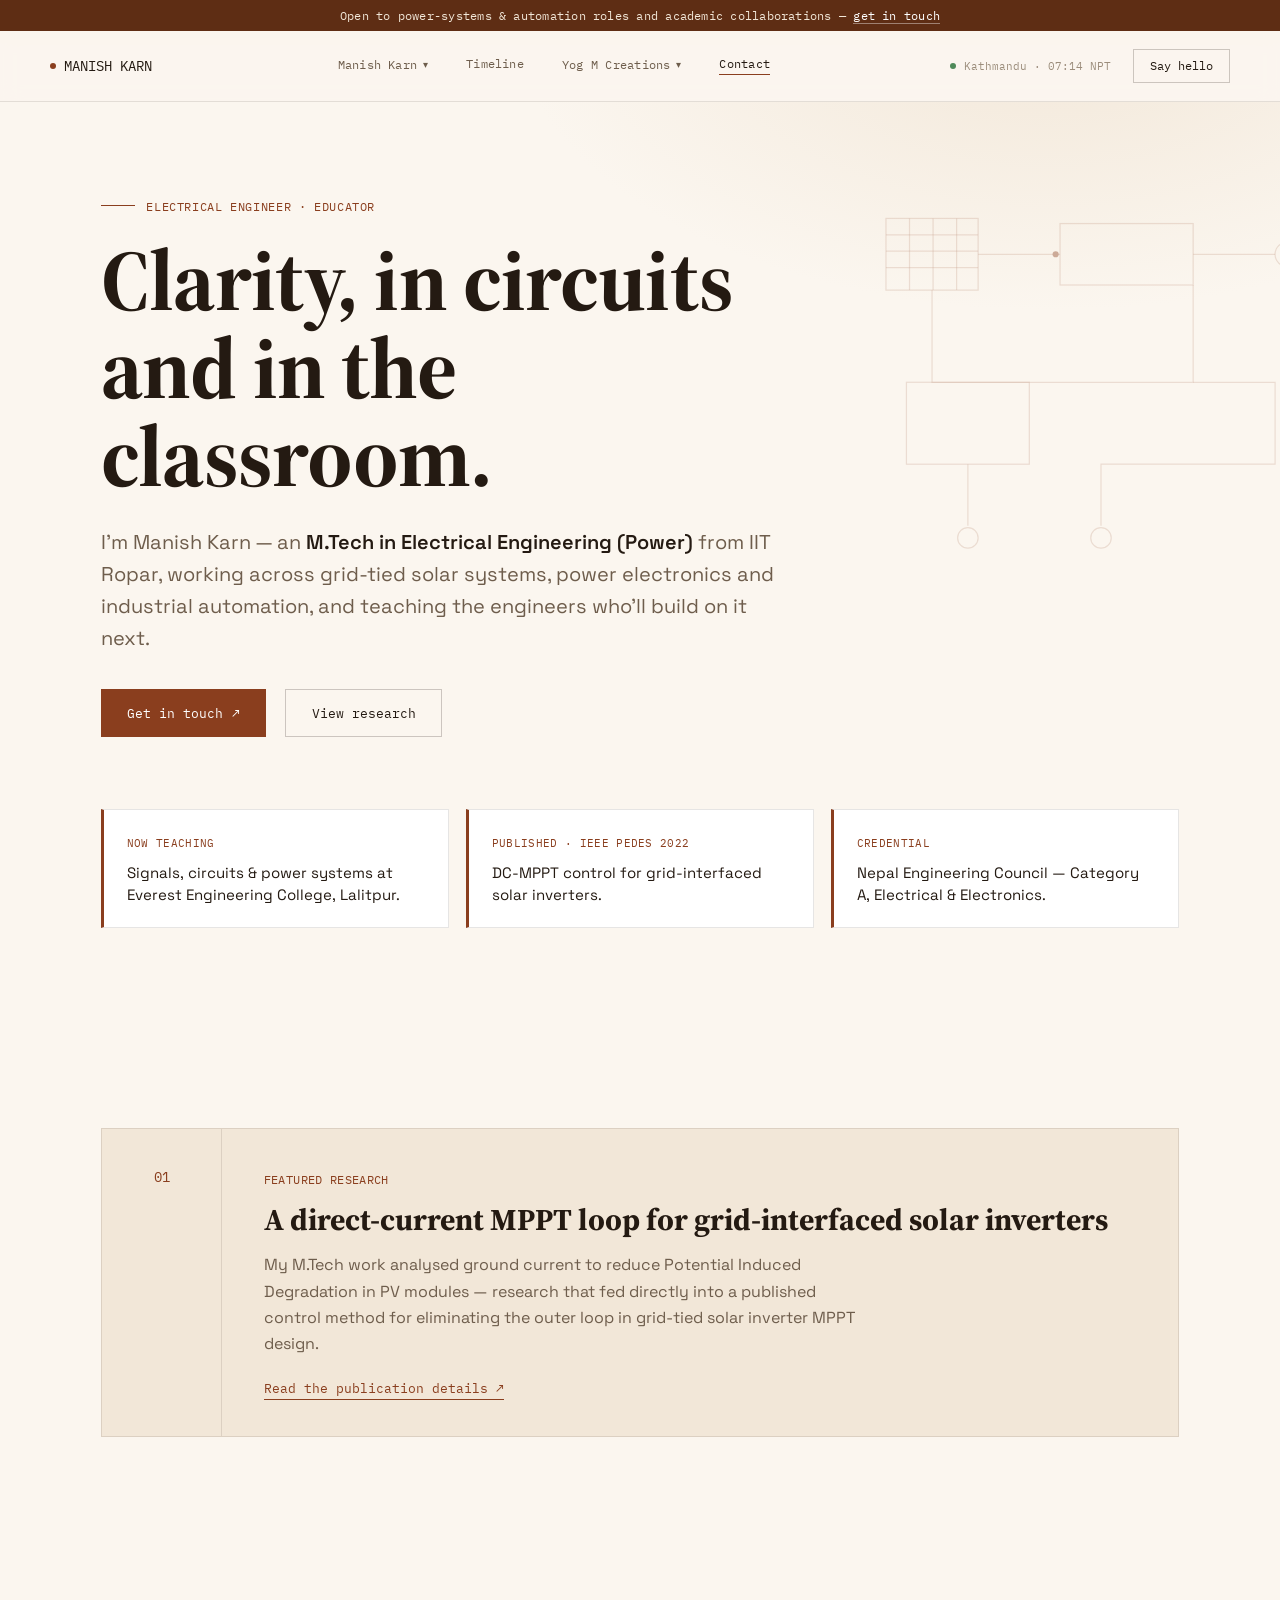
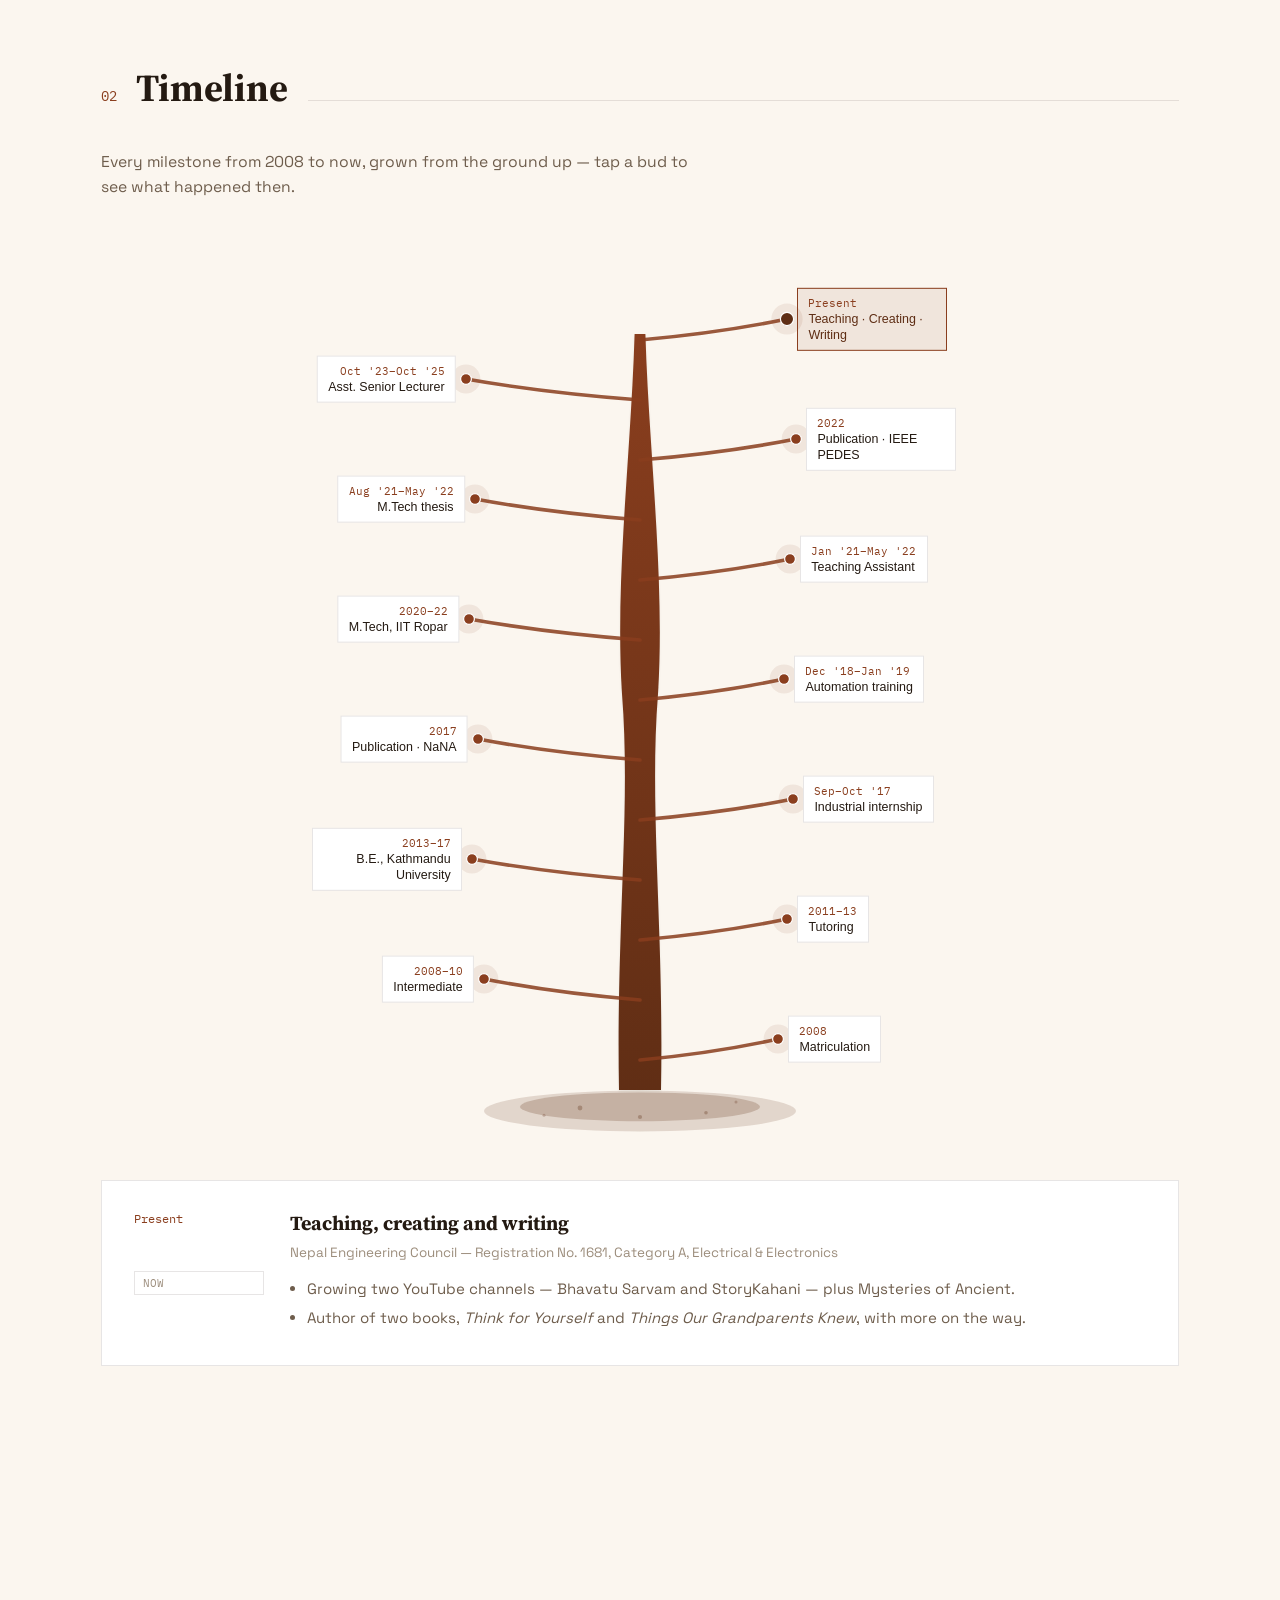
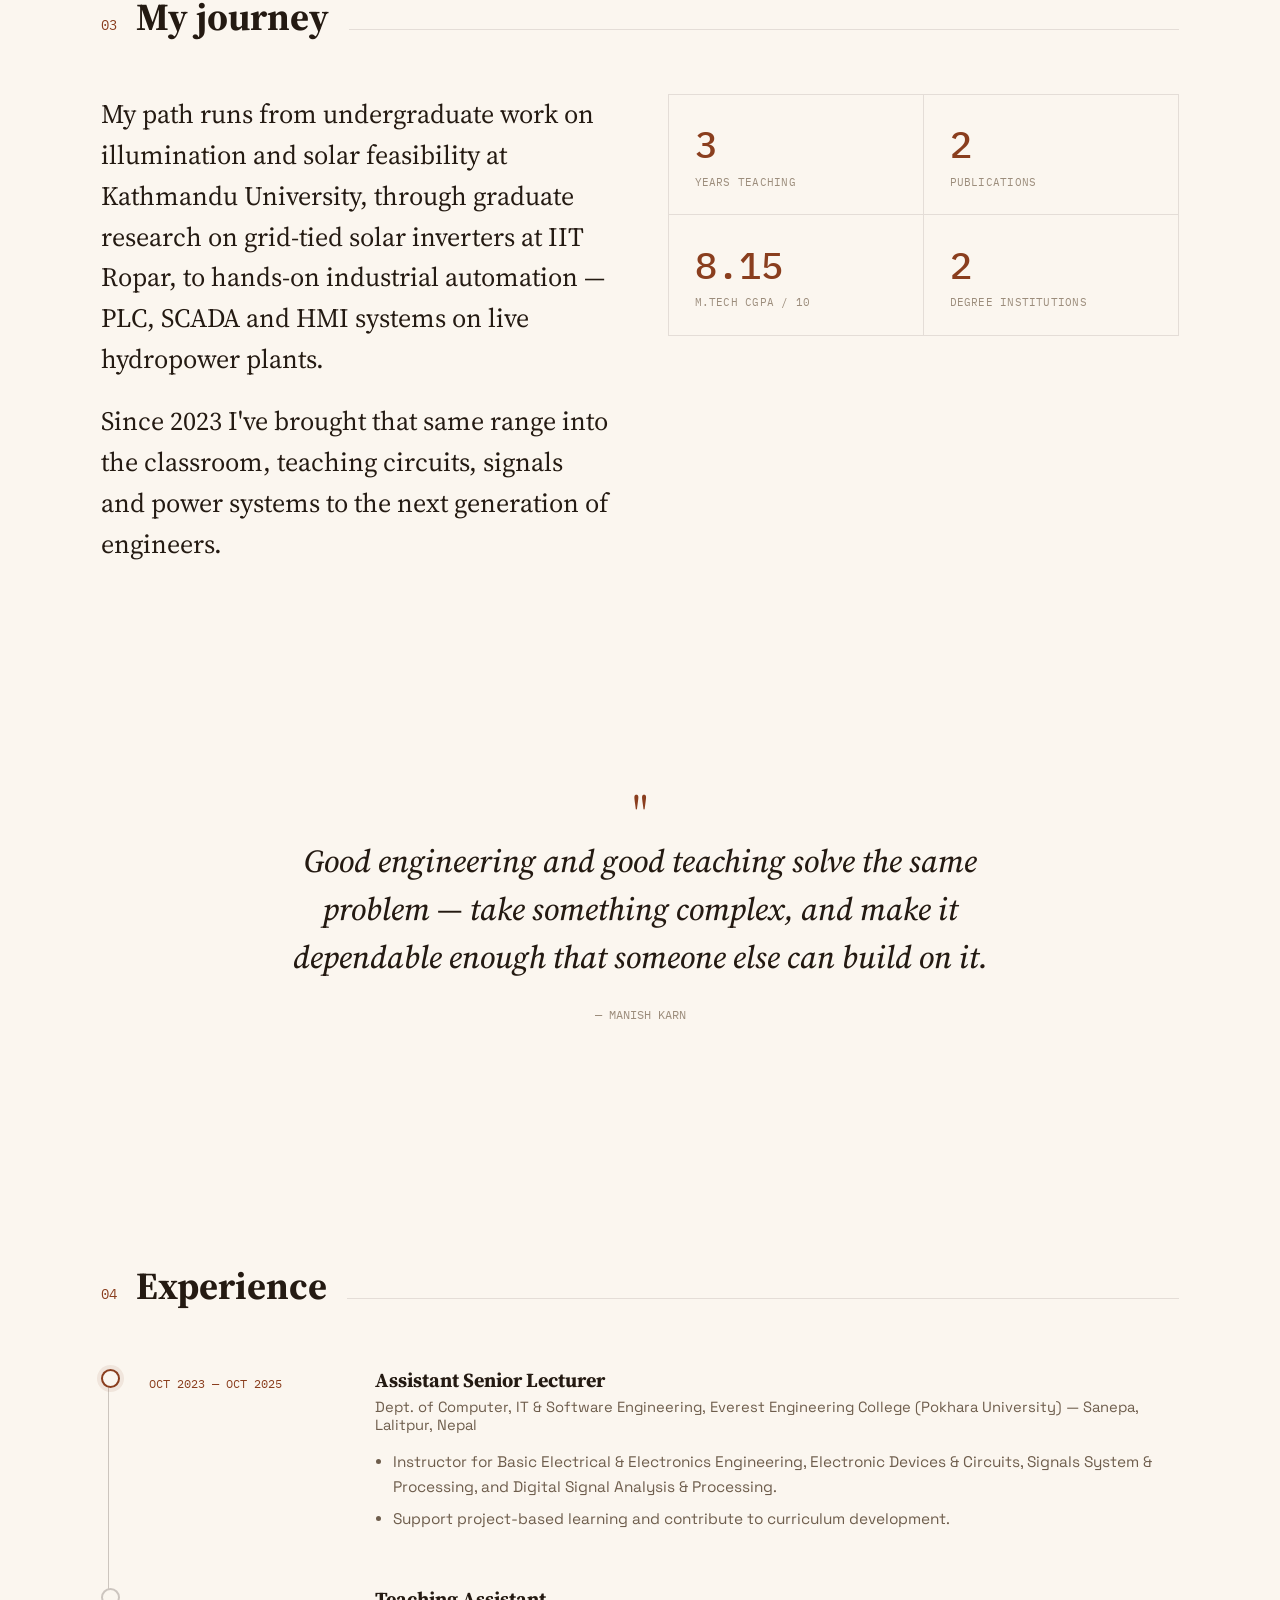
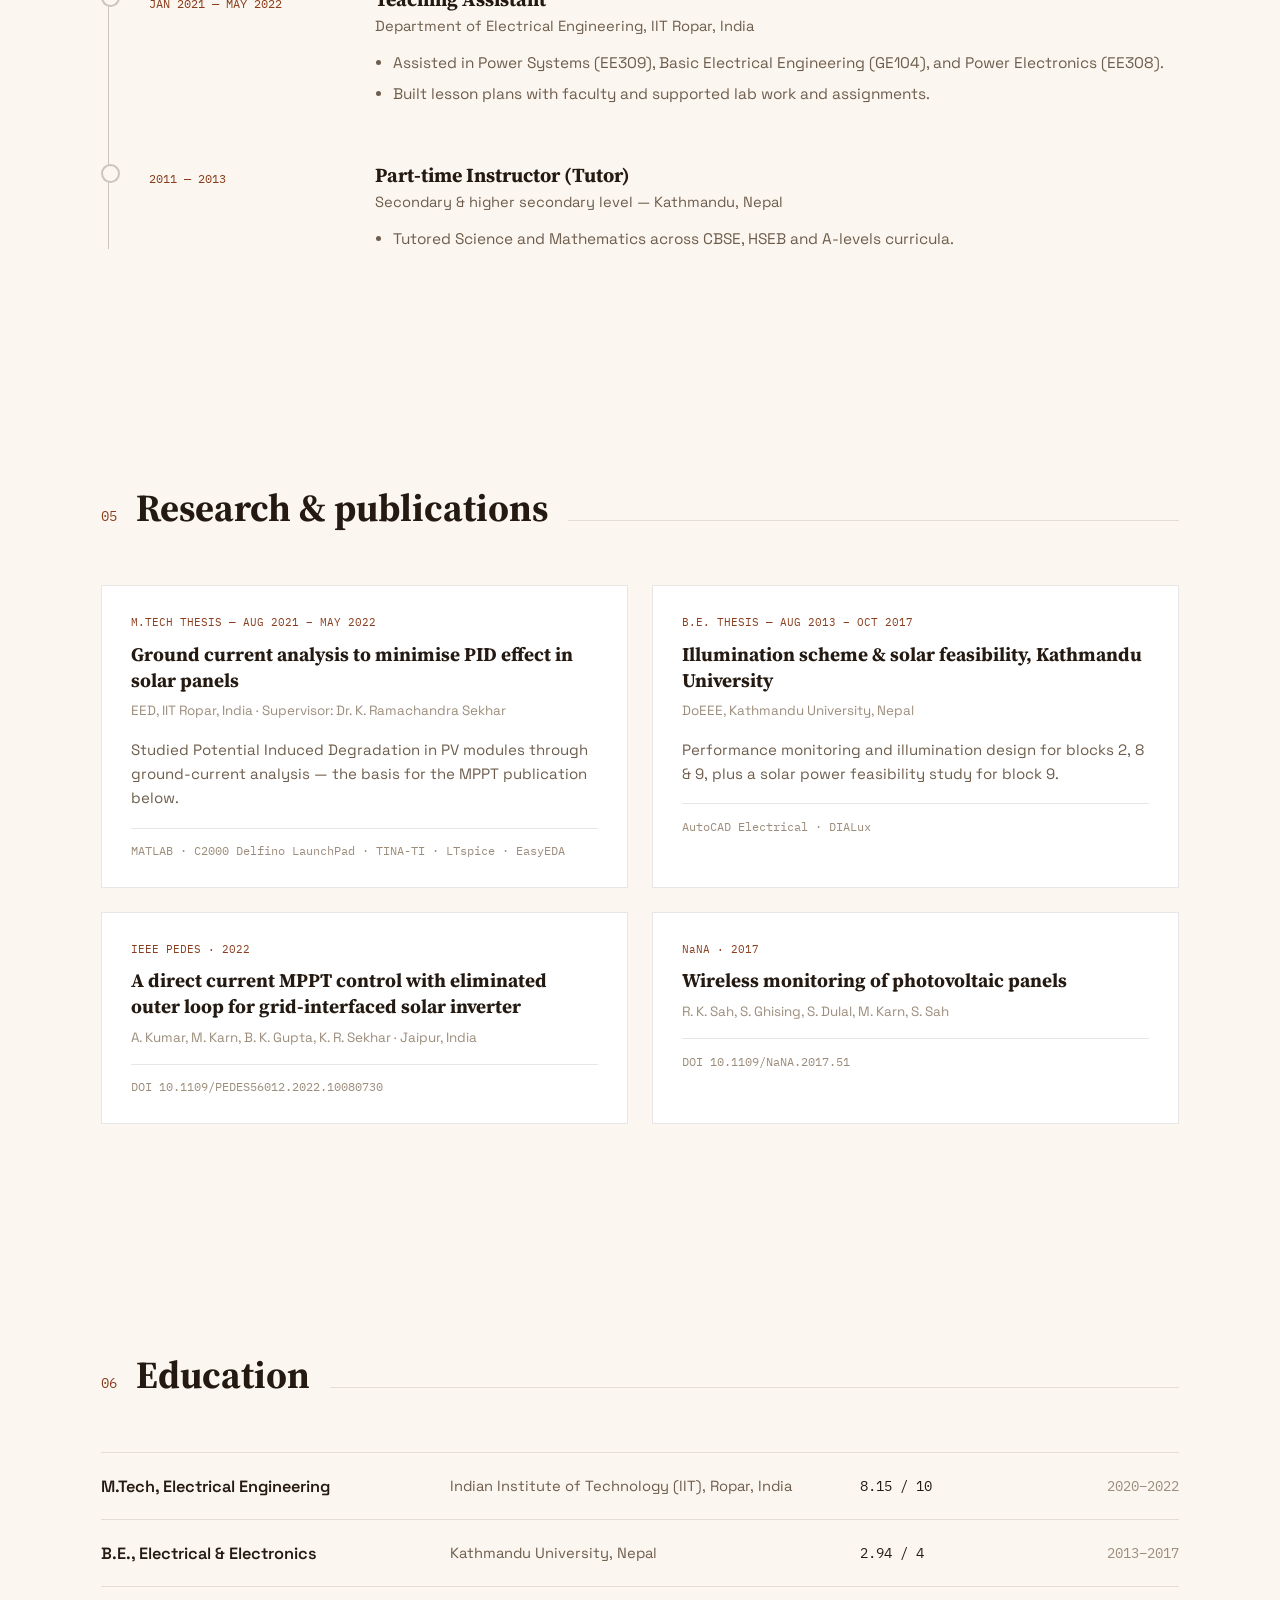
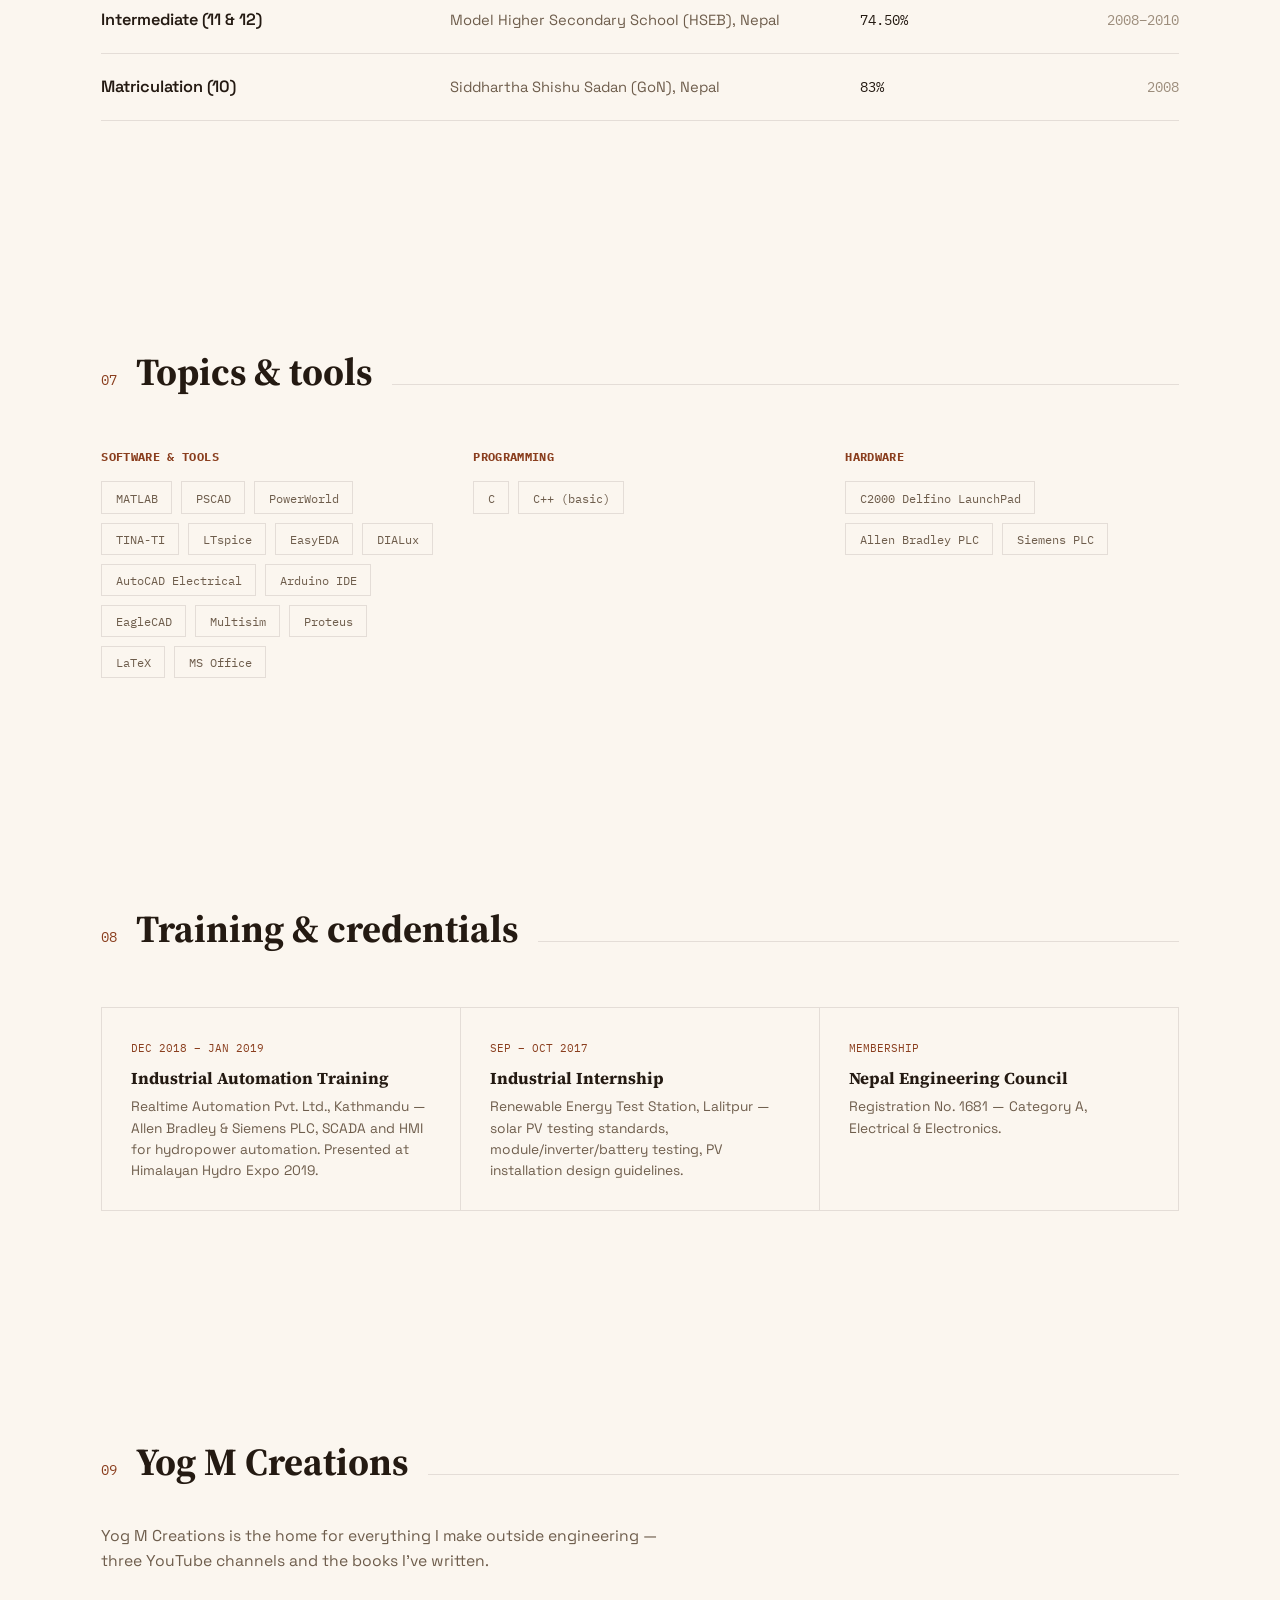
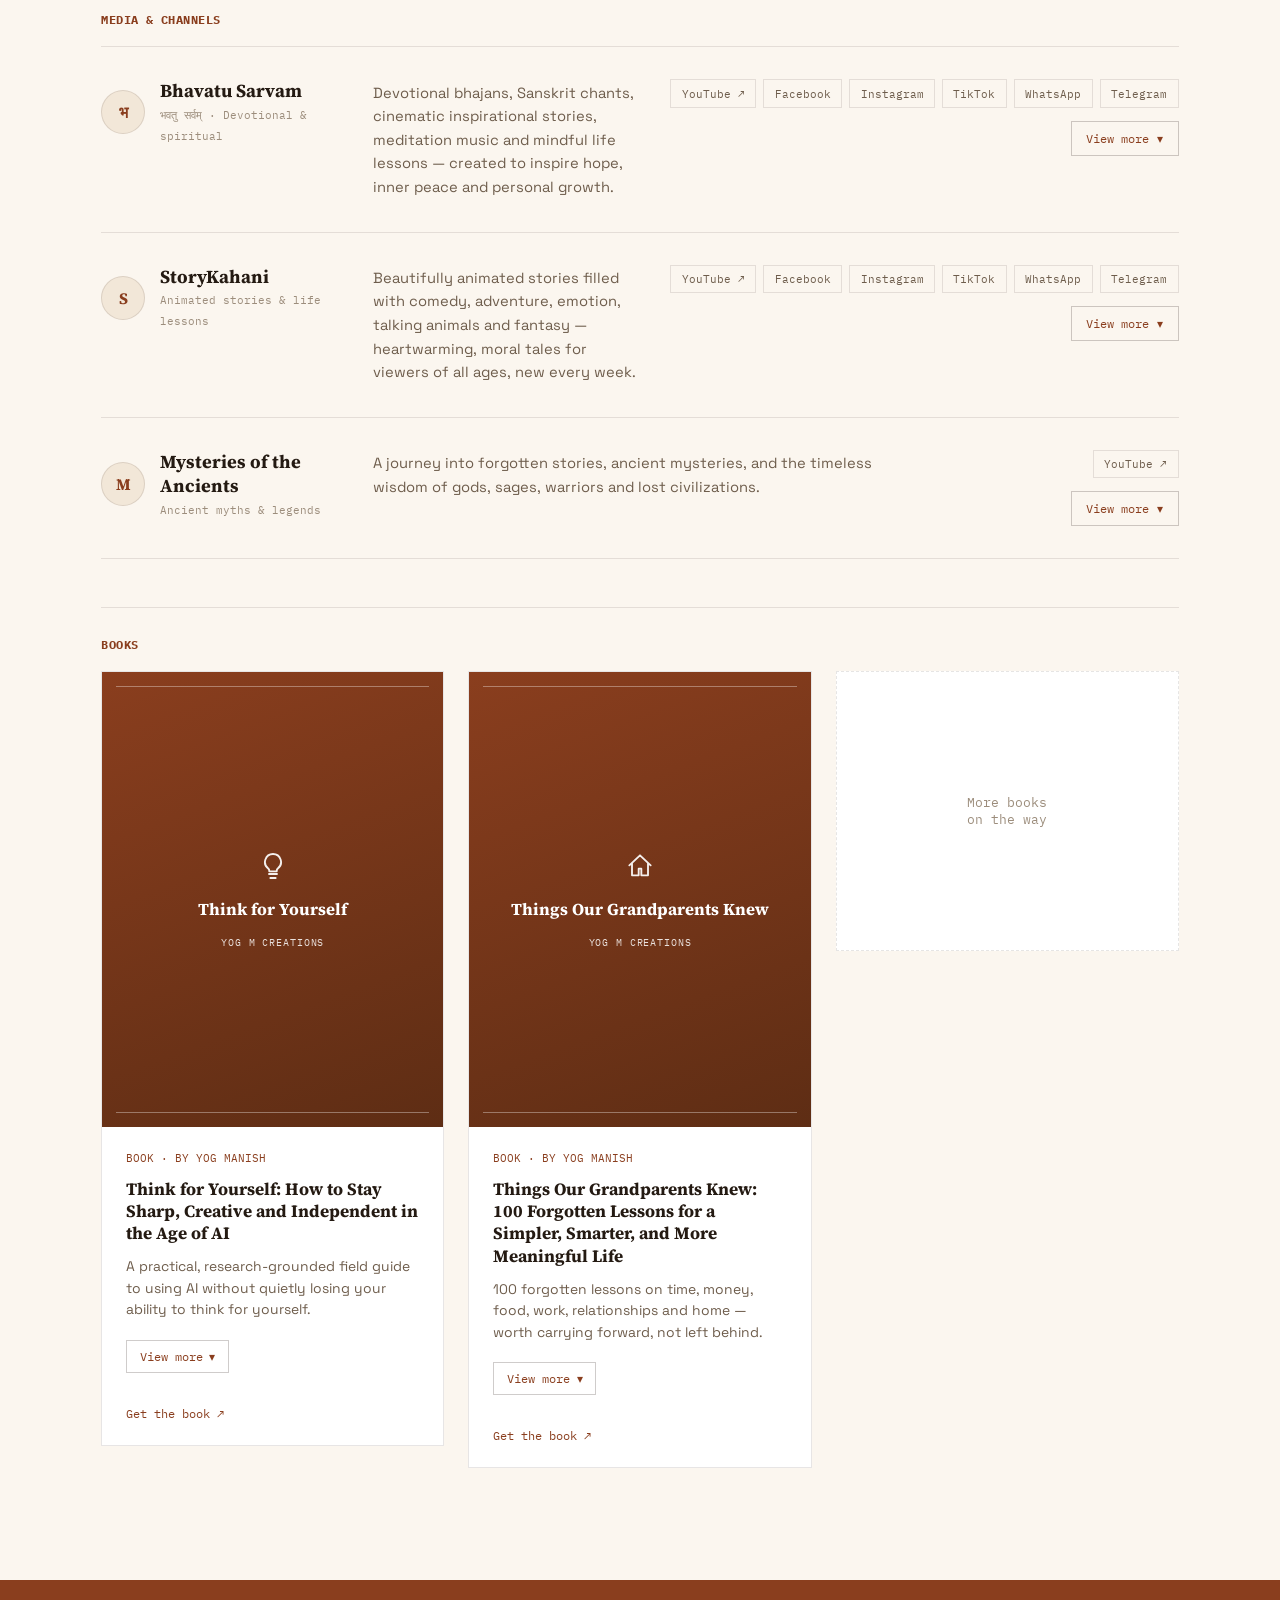
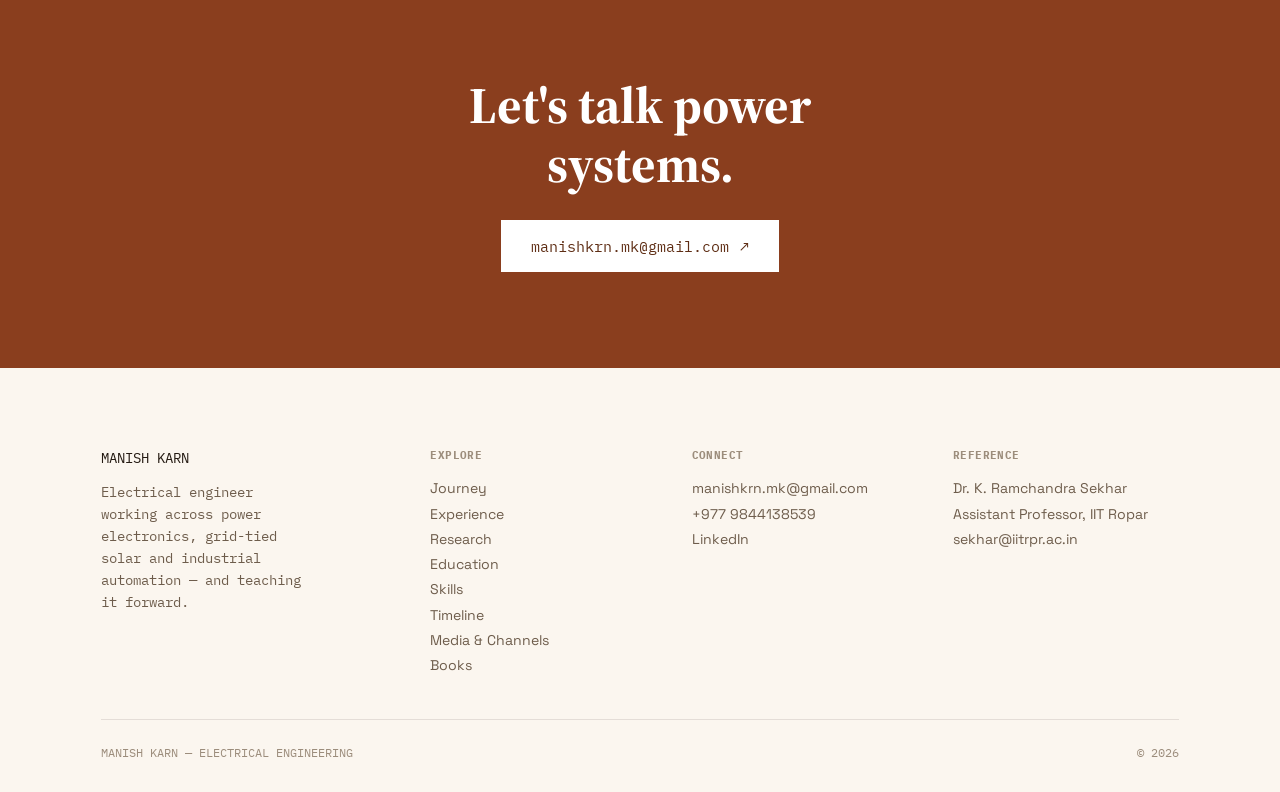
==== manish-karn-portfolio.html @ 30163b0b "Add files via upload" ====
<!DOCTYPE html>
<html lang="en">
<head>
<meta charset="UTF-8">
<meta name="viewport" content="width=device-width, initial-scale=1.0">
<title>Manish Karn — Electrical Engineer · Power Systems &amp; Automation</title>
<meta name="description" content="Manish Karn — M.Tech Electrical Engineering (Power), IIT Ropar. Power electronics, grid-tied solar systems, industrial automation, and teaching.">
<link rel="preconnect" href="https://fonts.googleapis.com">
<link rel="preconnect" href="https://fonts.gstatic.com" crossorigin>
<link href="https://fonts.googleapis.com/css2?family=Source+Serif+4:ital,wght@0,600;0,700;1,500;1,600&family=Space+Grotesk:wght@400;500;600;700&family=IBM+Plex+Mono:wght@400;500;600&display=swap" rel="stylesheet">
<style>
  :root{
    --bg:#FBF6EF;
    --surface:#FFFFFF;
    --surface-warm:#F2E7D8;
    --ink:#241A12;
    --ink-dim:#6E5D4C;
    --ink-faint:#9C8D7C;
    --brown:#8A3E1E;
    --brown-dark:#5E2D14;
    --brown-soft: rgba(138,62,30,0.09);
    --line: rgba(36,26,18,0.11);
    --line-strong: rgba(36,26,18,0.22);
    --max: 1180px;
    --ease: cubic-bezier(.22,.8,.32,1);
  }
  *{box-sizing:border-box;}
  html{scroll-behavior:smooth;}
  @media (prefers-reduced-motion: reduce){
    html{scroll-behavior:auto;}
    *{animation-duration:.001ms !important; animation-iteration-count:1 !important; transition-duration:.001ms !important; scroll-behavior:auto !important;}
  }
  ::selection{ background: var(--brown); color:#fff; }
  body{
    margin:0; background: var(--bg); color: var(--ink);
    font-family:'Space Grotesk', sans-serif; -webkit-font-smoothing:antialiased; overflow-x:hidden;
  }
  a{ color:inherit; text-decoration:none; }
  .mono{ font-family:'IBM Plex Mono', monospace; }
  .serif{ font-family:'Source Serif 4', serif; }
  .wrap{ max-width: var(--max); margin:0 auto; padding: 0 clamp(1.5rem, 4vw, 3.5rem); }
  a:focus-visible, button:focus-visible{ outline:2px solid var(--brown); outline-offset:4px; }
  img{ max-width:100%; display:block; }

  /* ---------------- utility bar ---------------- */
  .util-bar{
    background: var(--brown-dark); color:#F2E7D8;
    font-family:'IBM Plex Mono', monospace; font-size:0.72rem;
    text-align:center; padding: 0.5rem 1rem; letter-spacing:0.02em;
  }
  .util-bar a{ color:#fff; border-bottom:1px solid rgba(255,255,255,0.4); }

  /* ---------------- nav ---------------- */
  header.site-nav{
    position:sticky; top:0; z-index:200; background: rgba(251,246,239,0.9);
    backdrop-filter: blur(10px); border-bottom:1px solid var(--line);
  }
  .nav-inner{ display:flex; align-items:center; justify-content:space-between; padding: 1.1rem 0; }
  .nav-mark{ font-family:'IBM Plex Mono', monospace; font-size:0.9rem; display:flex; align-items:center; gap:0.5rem; }
  .nav-mark .dot{ width:6px; height:6px; border-radius:50%; background: var(--brown); }
  nav.nav-links{ display:flex; gap:2rem; }
  nav.nav-links > a{
    font-family:'IBM Plex Mono', monospace; font-size:0.74rem; letter-spacing:0.02em; color: var(--ink-dim);
    position:relative; padding-bottom:3px; transition: color .2s ease;
  }
  nav.nav-links > a::after{ content:""; position:absolute; left:0; right:100%; bottom:0; height:1px; background: var(--brown); transition:right .3s var(--ease); }
  nav.nav-links > a:hover, nav.nav-links > a.active{ color: var(--ink); }
  nav.nav-links > a.active::after{ right:0; }

  .nav-drop{ position:relative; }
  .nav-drop-btn{
    font-family:'IBM Plex Mono', monospace; font-size:0.74rem; letter-spacing:0.02em; color: var(--ink-dim);
    background:none; border:none; cursor:pointer; display:flex; align-items:center; gap:0.35rem;
    padding-bottom:3px; transition: color .2s ease;
  }
  .nav-drop-btn .caret{ font-size:0.6rem; transition: transform .2s ease; }
  .nav-drop:hover .nav-drop-btn, .nav-drop.open .nav-drop-btn{ color: var(--ink); }
  .nav-drop:hover .nav-drop-btn .caret, .nav-drop.open .nav-drop-btn .caret{ transform: rotate(180deg); }
  .nav-drop-menu{
    position:absolute; top:calc(100% + 14px); left:50%; transform:translateX(-50%);
    background: var(--surface); border:1px solid var(--line); min-width:180px;
    box-shadow: 0 18px 38px -18px rgba(36,26,18,0.28);
    opacity:0; visibility:hidden; transform:translateX(-50%) translateY(6px);
    transition: opacity .2s ease, transform .2s ease, visibility .2s;
    z-index:50;
  }
  .nav-drop:hover .nav-drop-menu, .nav-drop.open .nav-drop-menu{
    opacity:1; visibility:visible; transform:translateX(-50%) translateY(0);
  }
  .nav-drop-menu a{
    display:block; padding:0.65rem 1rem; font-family:'IBM Plex Mono', monospace; font-size:0.76rem;
    color: var(--ink-dim); border-bottom:1px solid var(--line); white-space:nowrap;
    transition: color .15s ease, background .15s ease;
  }
  .nav-drop-menu a:last-child{ border-bottom:none; }
  .nav-drop-menu a:hover{ color: var(--brown); background: var(--brown-soft); }

  .nav-cta{ display:flex; align-items:center; gap:1.4rem; }
  .nav-status{ display:flex; align-items:center; gap:0.5rem; font-family:'IBM Plex Mono', monospace; font-size:0.7rem; color: var(--ink-faint); }
  .nav-status .pulse{ width:6px; height:6px; border-radius:50%; background:#4F8A5A; animation: pulse-op 2.4s ease-in-out infinite; }
  @keyframes pulse-op{ 0%,100%{opacity:1;} 50%{opacity:.35;} }
  .btn-line{ font-family:'IBM Plex Mono', monospace; font-size:0.75rem; border:1px solid var(--line-strong); padding:0.55rem 1rem; transition: border-color .2s ease, background .2s ease; }
  .btn-line:hover{ border-color: var(--brown); background: var(--brown-soft); }
  .burger{ display:none; }
  @media (max-width:900px){
    nav.nav-links, .nav-status{ display:none; }
    .burger{ display:flex; flex-direction:column; gap:5px; background:none; border:none; cursor:pointer; padding:0.4rem; }
    .burger span{ width:22px; height:1.5px; background: var(--ink); display:block; }
  }
  .mobile-menu{
    position:fixed; inset:0; background: var(--bg); z-index:300;
    display:flex; flex-direction:column; justify-content:center; padding: 2rem clamp(1.5rem,6vw,3rem);
    transform: translateY(-100%); transition: transform .45s var(--ease);
    overflow-y:auto;
  }
  .mobile-menu.open{ transform: translateY(0); }
  .mobile-menu a{ font-size:2rem; font-weight:600; padding:0.5rem 0; border-bottom:1px solid var(--line); }
  .mobile-menu .mm-group-label{
    font-family:'IBM Plex Mono', monospace; font-size:0.72rem; color: var(--brown); letter-spacing:0.04em;
    margin: 1.2rem 0 0.2rem; padding-top:1rem;
  }
  .mobile-menu .mm-sub{ font-size:1.25rem; font-weight:500; padding:0.4rem 0 0.4rem 1rem; border-bottom:1px solid var(--line); }
  .mobile-close{ position:absolute; top:1.4rem; right:1.5rem; background:none; border:none; color:var(--ink); font-size:1.8rem; cursor:pointer; }
  @media (min-width:901px){ .mobile-menu{ display:none; } }

  /* ---------------- hero ---------------- */
  .hero{ position:relative; padding: clamp(3.5rem,8vw,6rem) 0 0; overflow:hidden; }
  .hero-bg{
    position:absolute; inset:0; z-index:-1;
    background: radial-gradient(900px 500px at 82% -10%, var(--surface-warm), transparent 60%);
  }
  .hero-schema{ position:absolute; right:-6%; top:6%; width:min(40vw,520px); opacity:0.4; pointer-events:none; z-index:-1; }
  @media (max-width:900px){ .hero-schema{ display:none; } }
  .eyebrow{ font-family:'IBM Plex Mono', monospace; font-size:0.78rem; color: var(--brown); letter-spacing:0.05em; display:flex; align-items:center; gap:0.7rem; margin:0 0 1.4rem; }
  .eyebrow .rule{ width:34px; height:1px; background: var(--brown); display:inline-block; }
  h1.hero-title{
    font-family:'Source Serif 4', serif; font-weight:700; font-style:normal;
    font-size: clamp(2.6rem, 7vw, 5.4rem); line-height:1.02; letter-spacing:-0.01em; margin:0; max-width:16ch;
  }
  .hero-sub{ margin: 1.6rem 0 0; font-size: clamp(1.05rem,1.6vw,1.25rem); color: var(--ink-dim); max-width:52ch; line-height:1.6; }
  .hero-sub strong{ color: var(--ink); font-weight:600; }
  .hero-actions{ display:flex; gap:1.2rem; margin-top:2.2rem; flex-wrap:wrap; }
  .btn-primary{
    font-family:'IBM Plex Mono', monospace; font-size:0.82rem; background: var(--brown); color:#fff;
    padding:0.9rem 1.6rem; display:inline-flex; align-items:center; gap:0.6rem;
    transition: transform .25s var(--ease), box-shadow .25s ease;
  }
  .btn-primary:hover{ transform:translateY(-2px); box-shadow:0 12px 26px -10px rgba(138,62,30,0.45); }
  .btn-secondary{
    font-family:'IBM Plex Mono', monospace; font-size:0.82rem; border:1px solid var(--line-strong);
    padding:0.9rem 1.6rem; transition: border-color .2s ease, background .2s ease;
  }
  .btn-secondary:hover{ border-color: var(--brown); background: var(--brown-soft); }

  /* highlight ticker */
  .ticker{ display:grid; grid-template-columns:repeat(3,1fr); gap:1.1rem; margin: clamp(3rem,6vw,4.5rem) 0 clamp(3.5rem,7vw,5.5rem); }
  @media (max-width:820px){ .ticker{ grid-template-columns:1fr; } }
  .tick-card{ background: var(--surface); border:1px solid var(--line); border-left:3px solid var(--brown); padding:1.3rem 1.4rem; transition: transform .25s var(--ease), box-shadow .25s ease; }
  .tick-card:hover{ transform: translateY(-3px); box-shadow: 0 14px 30px -18px rgba(36,26,18,0.25); }
  .tick-card .tag{ font-family:'IBM Plex Mono', monospace; font-size:0.68rem; color: var(--brown); letter-spacing:0.03em; }
  .tick-card p{ margin:0.6rem 0 0; font-size:0.94rem; color: var(--ink); line-height:1.5; }

  /* ---------------- tree timeline ---------------- */
  .tree-wrap{
    position:relative; width:100%; aspect-ratio: 4 / 5; max-width:720px; margin:0 auto 2.6rem;
  }
  @media (max-width:700px){ .tree-wrap{ aspect-ratio: 3 / 4.6; } }
  .tree-soil-svg, .tree-grow-wrap, .tree-svg{ position:absolute; inset:0; width:100%; height:100%; }
  .tree-soil-svg{ z-index:1; }
  .tree-grow-wrap{
    z-index:2;
    clip-path: inset(100% 0 0 0);
    transition: clip-path 3.1s cubic-bezier(.22,1,.36,1);
  }
  .tree-wrap.grown .tree-grow-wrap{ clip-path: inset(0% 0 0 0); }
  .trunk-shape{ filter: drop-shadow(0 2px 2px rgba(36,26,18,0.08)); }
  .branch-path{ fill:none; stroke: var(--brown); stroke-width:6; stroke-linecap:round; opacity:0.85; }
  .bud-glow{ fill: var(--brown-soft); }
  .bud{ fill: var(--brown); stroke: var(--surface); stroke-width:2; transition: r .2s ease, fill .2s ease; }
  .bud-present{ fill: var(--brown-dark); }

  .tl-leaf{
    position:absolute; z-index:3; transform:translate(-50%,-50%);
    background: var(--surface); border:1px solid var(--line); cursor:pointer;
    padding: 0.4rem 0.65rem; display:flex; flex-direction:column; gap:0.15rem;
    max-width:150px; text-align:left;
    opacity:0; pointer-events:none;
    transition: opacity .6s ease, transform .6s var(--ease), border-color .2s ease, box-shadow .2s ease;
  }
  .tree-wrap.grown .tl-leaf{ opacity:1; pointer-events:auto; }
  .tl-leaf.side-right{ transform: translate(6px,-50%); text-align:left; }
  .tl-leaf.side-left{ transform: translate(calc(-100% - 6px),-50%); text-align:right; align-items:flex-end; }
  .tree-wrap.grown .tl-leaf.side-right{ transform: translate(10px,-50%); }
  .tree-wrap.grown .tl-leaf.side-left{ transform: translate(calc(-100% - 10px),-50%); }
  .tl-leaf .leaf-date{ font-family:'IBM Plex Mono', monospace; font-size:0.66rem; color: var(--brown); white-space:nowrap; }
  .tl-leaf .leaf-title{ font-size:0.78rem; color: var(--ink); line-height:1.25; }
  .tl-leaf:hover{ border-color: var(--brown); box-shadow: 0 8px 20px -12px rgba(36,26,18,0.3); }
  .tl-leaf.active{ border-color: var(--brown); background: var(--brown-soft); }
  .tl-leaf.active .leaf-title{ color: var(--brown-dark); }
  @media (max-width:520px){ .tl-leaf{ max-width:118px; padding:0.32rem 0.5rem; } .tl-leaf .leaf-title{ font-size:0.7rem; } }

  .tl-panel{
    border:1px solid var(--line); background: var(--surface); padding: 1.8rem 2rem;
    display:grid; grid-template-columns: 130px 1fr; grid-template-rows: auto auto; gap:0.3rem 1.6rem;
  }
  @media (max-width:640px){ .tl-panel{ grid-template-columns:1fr; grid-template-rows:auto auto auto; gap:0.5rem; } }
  .tl-panel > .tp-date{ grid-column:1; grid-row:1; font-family:'IBM Plex Mono', monospace; font-size:0.78rem; color: var(--brown); align-self:start; white-space:nowrap; }
  .tl-panel > .tp-tag{ grid-column:1; grid-row:2; align-self:start; font-family:'IBM Plex Mono', monospace; font-size:0.66rem; color: var(--ink-faint); border:1px solid var(--line); padding:0.25rem 0.5rem; display:inline-block; white-space:nowrap; }
  @media (max-width:640px){ .tl-panel > .tp-date, .tl-panel > .tp-tag{ grid-column:1; } .tl-panel > .tp-tag{ grid-row:2; } }
  .tl-panel > .tl-panel-body{ grid-column:2; grid-row: 1 / 3; }
  @media (max-width:640px){ .tl-panel > .tl-panel-body{ grid-column:1; grid-row:3; } }
  .tl-panel-body h3{ font-family:'Source Serif 4', serif; font-size:1.25rem; margin:0 0 0.35rem; line-height:1.35; }
  .tl-panel-body .tp-org{ color: var(--ink-faint); font-size:0.84rem; margin:0 0 0.8rem; }
  .tl-panel-body p, .tl-panel-body ul{ color: var(--ink-dim); font-size:0.94rem; line-height:1.6; margin:0; }
  .tl-panel-body ul{ padding-left:1.1rem; }
  .tl-panel-body li{ margin-bottom:0.35rem; }
  .tl-panel-body .tp-extra{ margin-top:0.8rem; font-family:'IBM Plex Mono', monospace; font-size:0.72rem; color: var(--ink-faint); }

  section{ position:relative; padding: clamp(4.5rem,9vw,7rem) 0; }
  .sec-head{ display:flex; align-items:baseline; gap:1.2rem; margin-bottom: clamp(2.2rem,5vw,3.2rem); }
  .sec-index{ font-family:'IBM Plex Mono', monospace; color: var(--brown); font-size:0.85rem; }
  .sec-title{ font-family:'Source Serif 4', serif; font-size: clamp(1.7rem,3vw,2.4rem); font-weight:700; margin:0; }
  .sec-rule{ flex:1; height:1px; background: var(--line); }

  .reveal{ opacity:0; transform: translateY(24px); transition: opacity .8s var(--ease), transform .8s var(--ease); }
  .reveal.is-visible{ opacity:1; transform:none; }

  /* ---------------- featured ---------------- */
  .featured{ background: var(--surface-warm); border:1px solid var(--line); }
  .feat-grid{ display:grid; grid-template-columns: 120px 1fr; }
  @media (max-width:700px){ .feat-grid{ grid-template-columns:1fr; } }
  .feat-index{ display:flex; align-items:flex-start; justify-content:center; padding: 2.4rem 0; font-family:'IBM Plex Mono', monospace; font-size:0.85rem; color: var(--brown); border-right:1px solid var(--line); }
  @media (max-width:700px){ .feat-index{ border-right:none; border-bottom:1px solid var(--line); padding:1.2rem 1.6rem; justify-content:flex-start; } }
  .feat-body{ padding: 2.4rem 2.6rem; }
  .feat-body .tag{ font-family:'IBM Plex Mono', monospace; font-size:0.72rem; color: var(--brown); letter-spacing:0.03em; }
  .feat-body h3{ font-family:'Source Serif 4', serif; font-size: clamp(1.4rem,2.4vw,1.9rem); margin: 0.7rem 0 0.8rem; line-height:1.3; }
  .feat-body p{ color: var(--ink-dim); font-size:1rem; line-height:1.65; max-width:60ch; margin:0 0 1.2rem; }
  .feat-link{ font-family:'IBM Plex Mono', monospace; font-size:0.82rem; color: var(--brown); border-bottom:1px solid var(--brown); padding-bottom:2px; }

  /* ---------------- journey / stats ---------------- */
  .journey-grid{ display:grid; grid-template-columns: 1fr 1fr; gap: 3.5rem; align-items:start; }
  @media (max-width:860px){ .journey-grid{ grid-template-columns:1fr; } }
  .journey-copy p{ font-family:'Source Serif 4', serif; font-size: clamp(1.25rem,2.2vw,1.65rem); line-height:1.55; color: var(--ink); margin:0 0 1.3rem; }
  .journey-copy p:last-child{ margin-bottom:0; }
  .stat-grid{ display:grid; grid-template-columns:1fr 1fr; border-top:1px solid var(--line); border-left:1px solid var(--line); }
  .stat-cell{ border-right:1px solid var(--line); border-bottom:1px solid var(--line); padding:1.6rem 1.6rem; }
  .stat-cell .sv{ font-family:'IBM Plex Mono', monospace; font-size: clamp(1.7rem,3vw,2.3rem); color: var(--brown); font-weight:500; }
  .stat-cell .sl{ margin-top:0.4rem; font-family:'IBM Plex Mono', monospace; font-size:0.7rem; color: var(--ink-faint); letter-spacing:0.02em; }

  /* ---------------- quote ---------------- */
  .quote-section{ text-align:center; }
  .quote-mark{ font-family:'Source Serif 4', serif; font-size:3rem; color: var(--brown); line-height:1; }
  blockquote{ margin: 0 auto; max-width: 46ch; font-family:'Source Serif 4', serif; font-style:italic; font-weight:500; font-size: clamp(1.4rem,3vw,2rem); line-height:1.5; color: var(--ink); }
  .quote-attr{ margin-top:1.6rem; font-family:'IBM Plex Mono', monospace; font-size:0.78rem; color: var(--ink-faint); }

  /* ---------------- publications / research cards ---------------- */
  .card-grid{ display:grid; grid-template-columns: repeat(2,1fr); gap:1.5rem; }
  @media (max-width:780px){ .card-grid{ grid-template-columns:1fr; } }
  .r-card{ background: var(--surface); border:1px solid var(--line); padding:1.8rem; transition: transform .25s var(--ease), box-shadow .25s ease; }
  .r-card:hover{ transform: translateY(-4px); box-shadow: 0 16px 32px -20px rgba(36,26,18,0.3); }
  .r-card .tag{ font-family:'IBM Plex Mono', monospace; font-size:0.7rem; color: var(--brown); display:block; margin-bottom:0.8rem; }
  .r-card h3{ font-family:'Source Serif 4', serif; font-size:1.2rem; margin:0 0 0.4rem; line-height:1.35; }
  .r-card .org{ color: var(--ink-faint); font-size:0.84rem; margin:0 0 1rem; }
  .r-card p{ color: var(--ink-dim); font-size:0.94rem; line-height:1.6; margin:0 0 1.1rem; }
  .r-card .tools, .r-card .doi{ font-family:'IBM Plex Mono', monospace; font-size:0.72rem; color: var(--ink-faint); border-top:1px solid var(--line); padding-top:0.9rem; }
  .read-link{ display:inline-flex; align-items:center; gap:0.4rem; margin-top:0.9rem; font-family:'IBM Plex Mono', monospace; font-size:0.78rem; color: var(--brown); }

  /* ---------------- timeline ---------------- */
  .timeline{ position:relative; }
  .timeline::before{ content:""; position:absolute; left:7px; top:8px; bottom:8px; width:1px; background: var(--line-strong); }
  .tl-item{ position:relative; padding:0 0 2.8rem 3rem; }
  .tl-item:last-child{ padding-bottom:0; }
  .tl-item::before{ content:""; position:absolute; left:0; top:6px; width:15px; height:15px; border-radius:50%; background: var(--bg); border:2px solid var(--line-strong); }
  .tl-item.current::before{ border-color: var(--brown); box-shadow:0 0 0 4px var(--brown-soft); }
  .tl-grid{ display:grid; grid-template-columns:200px 1fr; gap:1.6rem; }
  @media (max-width:700px){ .tl-grid{ grid-template-columns:1fr; } }
  .tl-date{ font-family:'IBM Plex Mono', monospace; font-size:0.78rem; color: var(--brown); }
  .tl-item h3{ font-family:'Source Serif 4', serif; font-size:1.25rem; margin:0.2rem 0 0.25rem; }
  .tl-org{ color: var(--ink-dim); font-size:0.92rem; margin:0 0 0.9rem; }
  .tl-item ul{ margin:0; padding-left:1.15rem; color: var(--ink-dim); font-size:0.96rem; line-height:1.65; }
  .tl-item li{ margin-bottom:0.4rem; }

  /* ---------------- education ---------------- */
  .edu-row{ display:grid; grid-template-columns:2.2fr 2.6fr 1fr 1fr; gap:1.2rem; align-items:center; padding:1.4rem 0; border-top:1px solid var(--line); transition: background .25s ease; }
  .edu-row:hover{ background: rgba(36,26,18,0.025); }
  .edu-row:last-child{ border-bottom:1px solid var(--line); }
  @media (max-width:780px){ .edu-row{ grid-template-columns:1fr 1fr; row-gap:0.3rem; } .edu-row .deg{ grid-column:1/-1; } }
  .edu-row .deg{ font-weight:600; font-size:1.02rem; }
  .edu-row .inst{ color: var(--ink-dim); font-size:0.92rem; }
  .edu-row .num{ font-family:'IBM Plex Mono', monospace; font-size:0.86rem; }
  .edu-row .yr{ font-family:'IBM Plex Mono', monospace; font-size:0.86rem; color: var(--ink-faint); text-align:right; }
  @media (max-width:780px){ .edu-row .yr{ text-align:left; } }

  /* ---------------- topics / skills ---------------- */
  .topics-grid{ display:grid; grid-template-columns: repeat(3,1fr); gap:2.4rem; }
  @media (max-width:780px){ .topics-grid{ grid-template-columns:1fr; } }
  .topic-col h3{ font-family:'IBM Plex Mono', monospace; font-size:0.74rem; color: var(--brown); letter-spacing:0.03em; margin:0 0 1.1rem; }
  .chip-row{ display:flex; flex-wrap:wrap; gap:0.55rem; }
  .chip{ font-family:'IBM Plex Mono', monospace; font-size:0.78rem; color: var(--ink-dim); border:1px solid var(--line); padding:0.45rem 0.85rem; transition: border-color .2s ease, color .2s ease, background .2s ease; }
  .chip:hover{ border-color: var(--brown); color: var(--ink); background: var(--brown-soft); }

  /* ---------------- media / channels : row layout ---------------- */
  .creations-sub{
    font-family:'IBM Plex Mono', monospace; font-size:0.74rem; color: var(--brown); letter-spacing:0.04em;
    margin: 0 0 1.2rem; padding-top:1.8rem; border-top:1px solid var(--line); scroll-margin-top: 6rem;
  }
  .creations-sub:first-of-type{ padding-top:0; border-top:none; }

  .channel-rows{ display:flex; flex-direction:column; border-bottom:1px solid var(--line); margin-bottom:3rem; }
  .channel-row{
    display:flex; align-items:flex-start; gap:2rem; padding:2rem 0;
    border-top:1px solid var(--line);
  }
  .channel-row-id{ display:flex; align-items:center; gap:0.9rem; flex:0 0 240px; }
  .channel-mark{ width:44px; height:44px; border-radius:50%; background: var(--surface-warm); border:1px solid var(--line); display:flex; align-items:center; justify-content:center; font-family:'Source Serif 4', serif; font-weight:700; color: var(--brown); flex-shrink:0; }
  .channel-row h3{ font-family:'Source Serif 4', serif; font-size:1.15rem; margin:0; line-height:1.3; }
  .channel-stat{ font-family:'IBM Plex Mono', monospace; font-size:0.7rem; color: var(--ink-faint); }
  .channel-desc{ flex:1; color: var(--ink-dim); font-size:0.92rem; line-height:1.6; margin:0; padding-top:0.15rem; min-width:0; }
  .channel-row-actions{ display:flex; flex-direction:column; align-items:flex-end; gap:0.8rem; flex:0 0 auto; min-width:230px; }
  .channel-platforms{ display:flex; flex-wrap:wrap; gap:0.45rem; justify-content:flex-end; }
  .platform-link{ font-family:'IBM Plex Mono', monospace; font-size:0.7rem; color: var(--ink-dim); border:1px solid var(--line); padding:0.4rem 0.65rem; transition: border-color .2s ease, color .2s ease, background .2s ease; }
  .platform-link:hover{ border-color: var(--brown); color: var(--ink); background: var(--brown-soft); }
  .placeholder-note{ font-family:'IBM Plex Mono', monospace; font-size:0.68rem; color: var(--ink-faint); font-style:italic; }
  @media (max-width:860px){
    .channel-row{ flex-direction:column; gap:1rem; }
    .channel-row-id{ flex:none; }
    .channel-row-actions{ align-items:flex-start; width:100%; }
    .channel-platforms{ justify-content:flex-start; }
  }

  /* ---------------- channel content: full view (about + playlists) ---------------- */
  .watch-toggle{
    font-family:'IBM Plex Mono', monospace; font-size:0.76rem; color: var(--brown);
    background:none; border:1px solid var(--line-strong); padding:0.55rem 0.9rem; cursor:pointer;
    display:inline-flex; align-items:center; gap:0.5rem;
    transition: border-color .2s ease, background .2s ease;
  }
  .watch-toggle:hover{ border-color: var(--brown); background: var(--brown-soft); }
  .watch-toggle .chev{ transition: transform .25s var(--ease); }
  .watch-toggle[aria-expanded="true"] .chev{ transform: rotate(180deg); }
  .channel-content{ padding: 0 0 2rem; }
  .channel-content[hidden]{ display:none; }
  .channel-full-header{
    display:flex; align-items:center; justify-content:space-between; flex-wrap:wrap; gap:0.6rem;
    padding-bottom:0.9rem; margin-bottom:0.9rem; border-bottom:1px solid var(--line);
  }
  .channel-full-yt{ font-family:'IBM Plex Mono', monospace; font-size:0.78rem; color: var(--brown); border-bottom:1px solid var(--brown); padding-bottom:1px; }
  .channel-full-count{ font-family:'IBM Plex Mono', monospace; font-size:0.7rem; color: var(--ink-faint); }
  .channel-about{
    white-space:pre-line; color: var(--ink-dim); font-size:0.9rem; line-height:1.65;
    margin: 0 0 1.4rem; padding-bottom:1.2rem; border-bottom:1px solid var(--line);
  }

  .playlist{ border-top:1px solid var(--line); }
  .playlist:last-child{ border-bottom:1px solid var(--line); }
  .playlist > summary{
    list-style:none; cursor:pointer; padding:0.9rem 0.1rem;
    display:flex; align-items:center; justify-content:space-between; gap:1rem;
    font-family:'IBM Plex Mono', monospace; font-size:0.82rem; color: var(--ink);
  }
  .playlist > summary::-webkit-details-marker{ display:none; }
  .playlist > summary .pl-title{ flex:1; }
  .playlist > summary .pl-count{ color: var(--ink-faint); font-size:0.72rem; white-space:nowrap; }
  .playlist > summary .pl-chev{ color: var(--brown); transition: transform .2s ease; }
  .playlist[open] > summary .pl-chev{ transform: rotate(90deg); }

  /* horizontal, left-to-right animated video flow */
  .video-scroll-wrap{
    overflow-x:auto; overflow-y:hidden; padding: 0.3rem 0 1.2rem;
    -webkit-overflow-scrolling:touch; scrollbar-width:thin; scrollbar-color: var(--line-strong) transparent;
  }
  .video-scroll{ display:flex; gap:1rem; min-width:max-content; }
  .video-card{
    flex:0 0 192px; border:1px solid var(--line); background: var(--surface); cursor:pointer;
    opacity:0; transform: translateX(-28px);
    transition: opacity .5s ease, transform .5s var(--ease), border-color .2s ease, box-shadow .2s ease;
  }
  .video-card.in{ opacity:1; transform:translateX(0); }
  .video-card:hover{ border-color: var(--brown); box-shadow: 0 14px 28px -18px rgba(36,26,18,0.35); }
  .video-card .thumb-wrap{ position:relative; aspect-ratio:16/9; overflow:hidden; background: var(--surface-warm); }
  .video-card .thumb-wrap img{ width:100%; height:100%; object-fit:cover; display:block; transition: transform .35s ease; }
  .video-card:hover .thumb-wrap img{ transform: scale(1.06); }
  .video-card .play-badge{ position:absolute; inset:0; display:flex; align-items:center; justify-content:center; }
  .video-card .play-circle{
    width:34px; height:34px; border-radius:50%; background: rgba(20,15,10,0.55);
    display:flex; align-items:center; justify-content:center; transition: background .2s ease, transform .2s ease;
  }
  .video-card:hover .play-circle{ background: var(--brown); transform: scale(1.08); }
  .play-circle .tri{ width:0; height:0; border-top:6px solid transparent; border-bottom:6px solid transparent; border-left:10px solid #fff; margin-left:2px; }
  .video-card .vcard-body{ padding:0.65rem 0.75rem 0.85rem; }
  .video-card .vcard-title{
    font-size:0.78rem; line-height:1.32; color: var(--ink); margin:0 0 0.5rem;
    display:-webkit-box; -webkit-line-clamp:2; -webkit-box-orient:vertical; overflow:hidden;
  }
  .video-card .vcard-yt{ font-family:'IBM Plex Mono', monospace; font-size:0.66rem; color: var(--brown); }

  /* video modal player */
  .video-modal{ position:fixed; inset:0; z-index:500; display:flex; align-items:center; justify-content:center; padding: 2.2rem; }
  .video-modal[hidden]{ display:none; }
  .video-modal-backdrop{ position:absolute; inset:0; background: rgba(20,14,9,0.8); }
  .video-modal-box{ position:relative; width:min(920px,94vw); }
  .video-modal-player{ position:relative; aspect-ratio:16/9; background:#000; border:1px solid rgba(255,255,255,0.15); }
  .video-modal-player iframe{ width:100%; height:100%; border:0; display:block; }
  .video-modal-close{
    position:absolute; top:-42px; right:0; background:none; border:none; color:#fff; font-size:2rem;
    line-height:1; cursor:pointer; font-family:'Space Grotesk', sans-serif;
  }

  /* ---------------- books ---------------- */
  .book-grid{ display:grid; grid-template-columns: repeat(3,1fr); gap:1.5rem; align-items:start; }
  @media (max-width:900px){ .book-grid{ grid-template-columns:1fr; } }
  .book-card{ background: var(--surface); border:1px solid var(--line); display:flex; flex-direction:column; transition: transform .25s var(--ease), box-shadow .25s ease; }
  .book-card:hover{ transform: translateY(-4px); box-shadow: 0 16px 32px -20px rgba(36,26,18,0.3); }
  .book-cover{
    aspect-ratio: 3/4; background: linear-gradient(160deg, var(--brown) 0%, var(--brown-dark) 100%);
    position:relative; display:flex; flex-direction:column; align-items:center; justify-content:center;
    text-align:center; padding: 1.8rem 1.3rem; color:#fff; overflow:hidden;
  }
  .book-cover::before, .book-cover::after{ content:""; position:absolute; left:14px; right:14px; height:1px; background: rgba(255,255,255,0.35); }
  .book-cover::before{ top:14px; } .book-cover::after{ bottom:14px; }
  .book-cover .cover-icon{ width:32px; height:32px; margin-bottom:1.1rem; opacity:0.92; }
  .book-cover .cover-title{ font-family:'Source Serif 4', serif; font-weight:700; font-size:1.05rem; line-height:1.32; }
  .book-cover .cover-sub{ font-family:'IBM Plex Mono', monospace; font-size:0.6rem; letter-spacing:0.09em; margin-top:0.9rem; opacity:0.85; text-transform:uppercase; }
  .book-body{ padding:1.5rem; display:flex; flex-direction:column; gap:0.2rem; }
  .book-body .tag{ font-family:'IBM Plex Mono', monospace; font-size:0.68rem; color: var(--brown); }
  .book-body h3{ font-family:'Source Serif 4', serif; font-size:1.08rem; margin:0.6rem 0 0.5rem; line-height:1.3; }
  .book-body .book-blurb{ color: var(--ink-dim); font-size:0.87rem; line-height:1.55; margin:0 0 1rem; }
  .book-more-toggle{
    font-family:'IBM Plex Mono', monospace; font-size:0.72rem; color: var(--brown);
    background:none; border:1px solid var(--line-strong); padding:0.5rem 0.8rem; cursor:pointer;
    display:inline-flex; align-items:center; gap:0.4rem; align-self:flex-start; margin-bottom:0.9rem;
    transition: border-color .2s ease, background .2s ease;
  }
  .book-more-toggle:hover{ border-color: var(--brown); background: var(--brown-soft); }
  .book-more-toggle .chev{ transition: transform .25s var(--ease); }
  .book-more-toggle[aria-expanded="true"] .chev{ transform: rotate(180deg); }
  .book-more{ font-size:0.86rem; color: var(--ink-dim); line-height:1.6; margin-bottom:1rem; }
  .book-more[hidden]{ display:none; }
  .book-more p{ margin:0 0 0.8rem; }
  .book-more ul{ margin:0 0 0.9rem; padding-left:1.1rem; }
  .book-more li{ margin-bottom:0.5rem; }
  .book-card.upcoming{ border-style:dashed; display:flex; align-items:center; justify-content:center; min-height:280px; }
  .book-card.upcoming p{ color: var(--ink-faint); font-family:'IBM Plex Mono', monospace; font-size:0.82rem; text-align:center; padding:1.5rem; margin:0; }

  /* ---------------- recognition strip ---------------- */
  .recognition{ display:grid; grid-template-columns:repeat(3,1fr); border-top:1px solid var(--line); border-left:1px solid var(--line); }
  @media (max-width:780px){ .recognition{ grid-template-columns:1fr; } }
  .rec-cell{ padding:1.8rem; border-right:1px solid var(--line); border-bottom:1px solid var(--line); }
  .rec-cell .tag{ font-family:'IBM Plex Mono', monospace; font-size:0.68rem; color: var(--brown); }
  .rec-cell h4{ font-family:'Source Serif 4', serif; font-size:1.05rem; margin:0.6rem 0 0.4rem; }
  .rec-cell p{ font-size:0.86rem; color: var(--ink-dim); line-height:1.55; margin:0; }

  /* ---------------- CTA band ---------------- */
  .cta-band{ background: var(--brown); color:#fff; text-align:center; padding: clamp(4rem,9vw,6rem) 0; }
  .cta-band h2{ font-family:'Source Serif 4', serif; font-size: clamp(2rem,5vw,3.2rem); margin:0 0 1.6rem; line-height:1.15; }
  .cta-band .magnet-btn{ display:inline-flex; align-items:center; gap:0.7rem; font-family:'IBM Plex Mono', monospace; font-size:0.95rem; background:#fff; color: var(--brown-dark); padding:1rem 1.9rem; transition: transform .25s var(--ease); }
  .cta-band .magnet-btn:hover{ transform: translateY(-2px); }

  /* ---------------- footer ---------------- */
  footer{ padding: clamp(3.5rem,7vw,5rem) 0 2rem; }
  .foot-grid{ display:grid; grid-template-columns: 1.3fr 1fr 1fr 1fr; gap:2.2rem; padding-bottom:2.5rem; border-bottom:1px solid var(--line); }
  @media (max-width:780px){ .foot-grid{ grid-template-columns:1fr 1fr; } }
  .foot-brand{ font-family:'IBM Plex Mono', monospace; font-size:0.9rem; }
  .foot-brand p{ margin-top:0.9rem; color: var(--ink-dim); font-size:0.86rem; line-height:1.6; max-width:26ch; }
  .foot-col h4{ font-family:'IBM Plex Mono', monospace; font-size:0.7rem; color: var(--ink-faint); letter-spacing:0.04em; margin:0 0 0.9rem; }
  .foot-col a, .foot-col p{ font-size:0.88rem; color: var(--ink-dim); line-height:1.8; display:block; }
  .foot-col a:hover{ color: var(--brown); }
  .foot-bottom{ margin-top:1.6rem; display:flex; justify-content:space-between; flex-wrap:wrap; gap:0.8rem; font-family:'IBM Plex Mono', monospace; font-size:0.72rem; color: var(--ink-faint); }
</style>
</head>
<body>

<div class="util-bar">Open to power-systems &amp; automation roles and academic collaborations — <a href="#contact">get in touch</a></div>

<header class="site-nav" id="siteNav">
  <div class="wrap nav-inner">
    <a href="#top" class="nav-mark"><span class="dot"></span>MANISH&nbsp;KARN</a>
    <nav class="nav-links" id="navLinks">
      <div class="nav-drop" id="navDropManish">
        <button class="nav-drop-btn" aria-expanded="false">Manish Karn <span class="caret">▾</span></button>
        <div class="nav-drop-menu">
          <a href="#journey">Journey</a>
          <a href="#experience">Experience</a>
          <a href="#research">Research</a>
          <a href="#education">Education</a>
          <a href="#skills">Skills</a>
        </div>
      </div>
      <a href="#timeline">Timeline</a>
      <div class="nav-drop" id="navDropYogM">
        <button class="nav-drop-btn" aria-expanded="false">Yog M Creations <span class="caret">▾</span></button>
        <div class="nav-drop-menu">
          <a href="#media-channels">Media &amp; Channels</a>
          <a href="#books-sub">Books</a>
        </div>
      </div>
      <a href="#contact">Contact</a>
    </nav>
    <div class="nav-cta">
      <div class="nav-status"><span class="pulse"></span><span id="localTime">Kathmandu</span></div>
      <a class="btn-line" href="mailto:manishkrn.mk@gmail.com">Say hello</a>
      <button class="burger" id="burgerBtn" aria-label="Open menu"><span></span><span></span><span></span></button>
    </div>
  </div>
</header>

<div class="mobile-menu" id="mobileMenu">
  <button class="mobile-close" id="mobileClose" aria-label="Close menu">&times;</button>
  <div class="mm-group-label">MANISH KARN</div>
  <a class="mm-sub" href="#journey">Journey</a>
  <a class="mm-sub" href="#experience">Experience</a>
  <a class="mm-sub" href="#research">Research</a>
  <a class="mm-sub" href="#education">Education</a>
  <a class="mm-sub" href="#skills">Skills</a>
  <a href="#timeline">Timeline</a>
  <div class="mm-group-label">YOG M CREATIONS</div>
  <a class="mm-sub" href="#media-channels">Media &amp; Channels</a>
  <a class="mm-sub" href="#books-sub">Books</a>
  <a href="#contact">Contact</a>
</div>

<main id="top">
  <section class="hero">
    <div class="hero-bg"></div>
    <svg class="hero-schema" viewBox="0 0 500 500" xmlns="http://www.w3.org/2000/svg" aria-hidden="true">
      <defs><style>.hl{ stroke: rgba(138,62,30,0.35); stroke-width:1.2; fill:none; } .hd{ fill: var(--brown); }</style></defs>
      <rect x="40" y="60" width="90" height="70" class="hl"/>
      <line x1="40" y1="76" x2="130" y2="76" class="hl"/><line x1="40" y1="92" x2="130" y2="92" class="hl"/><line x1="40" y1="108" x2="130" y2="108" class="hl"/>
      <line x1="63" y1="60" x2="63" y2="130" class="hl"/><line x1="86" y1="60" x2="86" y2="130" class="hl"/><line x1="109" y1="60" x2="109" y2="130" class="hl"/>
      <path d="M130 95 H210" class="hl"/>
      <rect x="210" y="65" width="130" height="60" class="hl"/>
      <path d="M340 95 H420" class="hl"/>
      <circle cx="432" cy="95" r="12" class="hl"/>
      <path d="M85 130 V220 H340 V125" class="hl"/>
      <rect x="60" y="220" width="120" height="80" class="hl"/>
      <path d="M120 300 V360" class="hl"/><circle cx="120" cy="372" r="10" class="hl"/>
      <path d="M340 220 H420 V300 H250 V360" class="hl"/><circle cx="250" cy="372" r="10" class="hl"/>
      <circle r="3" class="hd"><animateMotion dur="6s" repeatCount="indefinite" path="M40 95 H130 H210 H340 H420"/></circle>
    </svg>

    <div class="wrap">
      <p class="eyebrow"><span class="rule"></span>ELECTRICAL ENGINEER · EDUCATOR</p>
      <h1 class="hero-title">Clarity, in circuits and in the classroom.</h1>
      <p class="hero-sub">I'm Manish Karn — an <strong>M.Tech in Electrical Engineering (Power)</strong> from IIT Ropar, working across grid-tied solar systems, power electronics and industrial automation, and teaching the engineers who'll build on it next.</p>
      <div class="hero-actions">
        <a class="btn-primary" href="#contact">Get in touch <span aria-hidden="true">↗</span></a>
        <a class="btn-secondary" href="#research">View research</a>
      </div>

      <div class="ticker reveal">
        <div class="tick-card"><span class="tag mono">NOW TEACHING</span><p>Signals, circuits &amp; power systems at Everest Engineering College, Lalitpur.</p></div>
        <div class="tick-card"><span class="tag mono">PUBLISHED · IEEE PEDES 2022</span><p>DC-MPPT control for grid-interfaced solar inverters.</p></div>
        <div class="tick-card"><span class="tag mono">CREDENTIAL</span><p>Nepal Engineering Council — Category A, Electrical &amp; Electronics.</p></div>
      </div>
    </div>
  </section>

  <section id="featured">
    <div class="wrap">
      <div class="featured reveal">
        <div class="feat-grid">
          <div class="feat-index">01</div>
          <div class="feat-body">
            <span class="tag mono">FEATURED RESEARCH</span>
            <h3>A direct-current MPPT loop for grid-interfaced solar inverters</h3>
            <p>My M.Tech work analysed ground current to reduce Potential Induced Degradation in PV modules — research that fed directly into a published control method for eliminating the outer loop in grid-tied solar inverter MPPT design.</p>
            <a class="feat-link" href="#research">Read the publication details ↗</a>
          </div>
        </div>
      </div>
    </div>
  </section>

  <section id="timeline">
    <div class="wrap">
      <div class="sec-head reveal"><span class="sec-index">02</span><h2 class="sec-title">Timeline</h2><span class="sec-rule"></span></div>
      <p class="reveal" style="color:var(--ink-dim); font-size:0.98rem; max-width:60ch; margin:-1rem 0 2.4rem; line-height:1.6;">Every milestone from 2008 to now, grown from the ground up — tap a bud to see what happened then.</p>

      <div class="tree-wrap reveal" id="treeWrap">
        <svg class="tree-soil-svg" viewBox="0 0 1200 1500" preserveAspectRatio="none" aria-hidden="true">
          <ellipse cx="600" cy="1455" rx="260" ry="34" fill="var(--brown-dark)" opacity="0.16"/>
          <ellipse cx="600" cy="1448" rx="200" ry="24" fill="var(--brown-dark)" opacity="0.22"/>
          <circle cx="500" cy="1450" r="4" fill="var(--brown-dark)" opacity="0.3"/>
          <circle cx="710" cy="1458" r="3" fill="var(--brown-dark)" opacity="0.3"/>
          <circle cx="600" cy="1465" r="3.5" fill="var(--brown-dark)" opacity="0.3"/>
          <circle cx="440" cy="1462" r="2.5" fill="var(--brown-dark)" opacity="0.25"/>
          <circle cx="760" cy="1440" r="2.5" fill="var(--brown-dark)" opacity="0.25"/>
        </svg>

        <div class="tree-grow-wrap" id="treeGrow">
          <svg class="tree-svg" viewBox="0 0 1200 1500" preserveAspectRatio="xMidYMax meet" aria-hidden="true">
            <defs>
              <linearGradient id="trunkGrad" x1="0" y1="1500" x2="0" y2="150" gradientUnits="userSpaceOnUse">
                <stop offset="0" stop-color="var(--brown-dark)"/>
                <stop offset="1" stop-color="var(--brown)"/>
              </linearGradient>
            </defs>
            <path class="trunk-shape" d="M565,1420 C560,1150 585,950 570,760 C558,570 585,360 591,160 L609,160 C615,360 642,570 630,760 C615,950 640,1150 635,1420 Z" fill="url(#trunkGrad)"/>

            <path class="branch-path" d="M600,1370 Q726,1358 830,1335" />
            <circle class="bud-glow" cx="830" cy="1335" r="24"/><circle class="bud" cx="830" cy="1335" r="9"/>

            <path class="branch-path" d="M600,1270 Q457,1258 340,1235" />
            <circle class="bud-glow" cx="340" cy="1235" r="24"/><circle class="bud" cx="340" cy="1235" r="9"/>

            <path class="branch-path" d="M600,1170 Q734,1158 845,1135" />
            <circle class="bud-glow" cx="845" cy="1135" r="24"/><circle class="bud" cx="845" cy="1135" r="9"/>

            <path class="branch-path" d="M600,1070 Q446,1058 320,1035" />
            <circle class="bud-glow" cx="320" cy="1035" r="24"/><circle class="bud" cx="320" cy="1035" r="9"/>

            <path class="branch-path" d="M600,970 Q740,958 855,935" />
            <circle class="bud-glow" cx="855" cy="935" r="24"/><circle class="bud" cx="855" cy="935" r="9"/>

            <path class="branch-path" d="M600,870 Q452,858 330,835" />
            <circle class="bud-glow" cx="330" cy="835" r="24"/><circle class="bud" cx="330" cy="835" r="9"/>

            <path class="branch-path" d="M600,770 Q732,758 840,735" />
            <circle class="bud-glow" cx="840" cy="735" r="24"/><circle class="bud" cx="840" cy="735" r="9"/>

            <path class="branch-path" d="M600,670 Q444,658 315,635" />
            <circle class="bud-glow" cx="315" cy="635" r="24"/><circle class="bud" cx="315" cy="635" r="9"/>

            <path class="branch-path" d="M600,570 Q737,558 850,535" />
            <circle class="bud-glow" cx="850" cy="535" r="24"/><circle class="bud" cx="850" cy="535" r="9"/>

            <path class="branch-path" d="M600,470 Q449,458 325,435" />
            <circle class="bud-glow" cx="325" cy="435" r="24"/><circle class="bud" cx="325" cy="435" r="9"/>

            <path class="branch-path" d="M600,370 Q743,358 860,335" />
            <circle class="bud-glow" cx="860" cy="335" r="24"/><circle class="bud" cx="860" cy="335" r="9"/>

            <path class="branch-path" d="M600,270 Q441,258 310,235" />
            <circle class="bud-glow" cx="310" cy="235" r="24"/><circle class="bud" cx="310" cy="235" r="9"/>

            <path class="branch-path" d="M600,170 Q734,158 845,135" />
            <circle class="bud-glow" cx="845" cy="135" r="26"/><circle class="bud bud-present" cx="845" cy="135" r="11"/>
          </svg>
        </div>

        <button class="tl-leaf side-right" data-target="tl-0" style="left:69.17%; top:89%;"><span class="leaf-date">2008</span><span class="leaf-title">Matriculation</span></button>
        <button class="tl-leaf side-left" data-target="tl-1" style="left:28.33%; top:82.33%;"><span class="leaf-date">2008–10</span><span class="leaf-title">Intermediate</span></button>
        <button class="tl-leaf side-right" data-target="tl-2" style="left:70.42%; top:75.67%;"><span class="leaf-date">2011–13</span><span class="leaf-title">Tutoring</span></button>
        <button class="tl-leaf side-left" data-target="tl-3" style="left:26.67%; top:69%;"><span class="leaf-date">2013–17</span><span class="leaf-title">B.E., Kathmandu University</span></button>
        <button class="tl-leaf side-right" data-target="tl-4" style="left:71.25%; top:62.33%;"><span class="leaf-date">Sep–Oct '17</span><span class="leaf-title">Industrial internship</span></button>
        <button class="tl-leaf side-left" data-target="tl-5" style="left:27.5%; top:55.67%;"><span class="leaf-date">2017</span><span class="leaf-title">Publication · NaNA</span></button>
        <button class="tl-leaf side-right" data-target="tl-6" style="left:70%; top:49%;"><span class="leaf-date">Dec '18–Jan '19</span><span class="leaf-title">Automation training</span></button>
        <button class="tl-leaf side-left" data-target="tl-7" style="left:26.25%; top:42.33%;"><span class="leaf-date">2020–22</span><span class="leaf-title">M.Tech, IIT Ropar</span></button>
        <button class="tl-leaf side-right" data-target="tl-8" style="left:70.83%; top:35.67%;"><span class="leaf-date">Jan '21–May '22</span><span class="leaf-title">Teaching Assistant</span></button>
        <button class="tl-leaf side-left" data-target="tl-9" style="left:27.08%; top:29%;"><span class="leaf-date">Aug '21–May '22</span><span class="leaf-title">M.Tech thesis</span></button>
        <button class="tl-leaf side-right" data-target="tl-10" style="left:71.67%; top:22.33%;"><span class="leaf-date">2022</span><span class="leaf-title">Publication · IEEE PEDES</span></button>
        <button class="tl-leaf side-left" data-target="tl-11" style="left:25.83%; top:15.67%;"><span class="leaf-date">Oct '23–Oct '25</span><span class="leaf-title">Asst. Senior Lecturer</span></button>
        <button class="tl-leaf side-right active" data-target="tl-12" style="left:70.42%; top:9%;" aria-selected="true"><span class="leaf-date">Present</span><span class="leaf-title">Teaching · Creating · Writing</span></button>
      </div>

      <div class="tl-panel reveal" id="tlPanel">
        <!-- populated by JS from the templates below; default shown is PRESENT -->
      </div>

      <template id="tl-0"><span class="tp-date">2008</span><span class="tp-tag">EDUCATION</span><div class="tl-panel-body"><h3>Matriculation (Grade 10)</h3><p class="tp-org">Siddhartha Shishu Sadan (GoN), Nepal</p><p>Completed with 83%.</p></div></template>
          <template id="tl-1"><span class="tp-date">2008 — 2010</span><span class="tp-tag">EDUCATION</span><div class="tl-panel-body"><h3>Intermediate (Grade 11 &amp; 12)</h3><p class="tp-org">Model Higher Secondary School (HSEB), Nepal</p><p>Completed with 74.50%.</p></div></template>
          <template id="tl-2"><span class="tp-date">2011 — 2013</span><span class="tp-tag">EXPERIENCE</span><div class="tl-panel-body"><h3>Part-time Instructor (Tutor)</h3><p class="tp-org">Secondary &amp; higher secondary level, Kathmandu, Nepal</p><p>Tutored Science and Mathematics across CBSE, HSEB and A-levels curricula.</p></div></template>
          <template id="tl-3"><span class="tp-date">2013 — 2017</span><span class="tp-tag">EDUCATION</span><div class="tl-panel-body"><h3>B.E., Electrical &amp; Electronics Engineering</h3><p class="tp-org">Kathmandu University, Nepal · CGPA 2.94 / 4</p><ul><li>B.E. Thesis (Aug 2013 – Oct 2017): performance monitoring &amp; illumination design for blocks 2, 8 &amp; 9, plus a solar power feasibility study for block 9.</li></ul><p class="tp-extra">AutoCAD Electrical · DIALux</p></div></template>
          <template id="tl-4"><span class="tp-date">Sep — Oct 2017</span><span class="tp-tag">TRAINING</span><div class="tl-panel-body"><h3>Industrial Internship</h3><p class="tp-org">Renewable Energy Test Station, Lalitpur, Nepal</p><p>Solar PV testing standards and procedures — modules, charge controllers, batteries, inverters, ICS — plus basic PV installation design guidelines.</p></div></template>
          <template id="tl-5"><span class="tp-date">2017</span><span class="tp-tag">PUBLICATION</span><div class="tl-panel-body"><h3>Wireless Monitoring of Photovoltaic Panels</h3><p class="tp-org">R. K. Sah, S. Ghising, S. Dulal, M. Karn, S. Sah</p><p>Presented at the International Conference on Networking and Network Applications (NaNA), 2017.</p><p class="tp-extra">DOI 10.1109/NaNA.2017.51</p></div></template>
          <template id="tl-6"><span class="tp-date">Dec 2018 — Jan 2019</span><span class="tp-tag">TRAINING</span><div class="tl-panel-body"><h3>Industrial Automation Training</h3><p class="tp-org">Realtime Automation Pvt. Ltd., Kathmandu, Nepal</p><p>Hands-on Allen Bradley &amp; Siemens PLC, SCADA and HMI for hydropower automation. Presented "Remote monitoring and centralized SCADA in cascaded hydropower plant" at Himalayan Hydro Expo 2019.</p></div></template>
          <template id="tl-7"><span class="tp-date">2020 — 2022</span><span class="tp-tag">EDUCATION</span><div class="tl-panel-body"><h3>M.Tech, Electrical Engineering (Power)</h3><p class="tp-org">Indian Institute of Technology (IIT), Ropar, India · CGPA 8.15 / 10</p></div></template>
          <template id="tl-8"><span class="tp-date">Jan 2021 — May 2022</span><span class="tp-tag">EXPERIENCE</span><div class="tl-panel-body"><h3>Teaching Assistant</h3><p class="tp-org">Department of Electrical Engineering, IIT Ropar, India</p><ul><li>Assisted in Power Systems (EE309), Basic Electrical Engineering (GE104), and Power Electronics (EE308).</li><li>Built lesson plans with faculty and supported lab work and assignments.</li></ul></div></template>
          <template id="tl-9"><span class="tp-date">Aug 2021 — May 2022</span><span class="tp-tag">RESEARCH</span><div class="tl-panel-body"><h3>M.Tech Thesis — Ground current analysis to minimise PID effect in solar panels</h3><p class="tp-org">EED, IIT Ropar, India · Supervisor: Dr. K. Ramachandra Sekhar</p><p>Basis for the MPPT publication below.</p><p class="tp-extra">MATLAB · C2000 Delfino LaunchPad · TINA-TI · LTspice · EasyEDA</p></div></template>
          <template id="tl-10"><span class="tp-date">2022</span><span class="tp-tag">PUBLICATION</span><div class="tl-panel-body"><h3>A Direct Current MPPT Control with Eliminated Outer Loop for Grid-Interfaced Solar Inverter</h3><p class="tp-org">A. Kumar, M. Karn, B. K. Gupta, K. R. Sekhar · IEEE PEDES, Jaipur, India</p><p class="tp-extra">DOI 10.1109/PEDES56012.2022.10080730</p></div></template>
          <template id="tl-11"><span class="tp-date">Oct 2023 — Oct 2025</span><span class="tp-tag">EXPERIENCE</span><div class="tl-panel-body"><h3>Assistant Senior Lecturer</h3><p class="tp-org">Dept. of Computer, IT &amp; Software Engineering, Everest Engineering College (Pokhara University), Lalitpur, Nepal</p><ul><li>Instructor for Basic Electrical &amp; Electronics Engineering, Electronic Devices &amp; Circuits, Signals System &amp; Processing, and Digital Signal Analysis &amp; Processing.</li><li>Support project-based learning and contribute to curriculum development.</li></ul></div></template>
          <template id="tl-12"><span class="tp-date">Present</span><span class="tp-tag">NOW</span><div class="tl-panel-body"><h3>Teaching, creating and writing</h3><p class="tp-org">Nepal Engineering Council — Registration No. 1681, Category A, Electrical &amp; Electronics</p><ul><li>Growing two YouTube channels — Bhavatu Sarvam and StoryKahani — plus Mysteries of Ancient.</li><li>Author of two books, <em>Think for Yourself</em> and <em>Things Our Grandparents Knew</em>, with more on the way.</li></ul></div></template>
    </div>
  </section>

  <section id="journey">
    <div class="wrap">
      <div class="sec-head reveal"><span class="sec-index">03</span><h2 class="sec-title">My journey</h2><span class="sec-rule"></span></div>
      <div class="journey-grid reveal">
        <div class="journey-copy">
          <p>My path runs from undergraduate work on illumination and solar feasibility at Kathmandu University, through graduate research on grid-tied solar inverters at IIT Ropar, to hands-on industrial automation — PLC, SCADA and HMI systems on live hydropower plants.</p>
          <p>Since 2023 I've brought that same range into the classroom, teaching circuits, signals and power systems to the next generation of engineers.</p>
        </div>
        <div class="stat-grid">
          <div class="stat-cell"><div class="sv mono" data-count="3">0</div><div class="sl">YEARS TEACHING</div></div>
          <div class="stat-cell"><div class="sv mono" data-count="2">0</div><div class="sl">PUBLICATIONS</div></div>
          <div class="stat-cell"><div class="sv mono">8.15</div><div class="sl">M.TECH CGPA / 10</div></div>
          <div class="stat-cell"><div class="sv mono" data-count="2">0</div><div class="sl">DEGREE INSTITUTIONS</div></div>
        </div>
      </div>
    </div>
  </section>

  <section class="quote-section">
    <div class="wrap">
      <div class="reveal">
        <div class="quote-mark">"</div>
        <blockquote>Good engineering and good teaching solve the same problem — take something complex, and make it dependable enough that someone else can build on it.</blockquote>
        <p class="quote-attr">— MANISH KARN</p>
      </div>
    </div>
  </section>

  <section id="experience">
    <div class="wrap">
      <div class="sec-head reveal"><span class="sec-index">04</span><h2 class="sec-title">Experience</h2><span class="sec-rule"></span></div>
      <div class="timeline reveal">
        <div class="tl-item current">
          <div class="tl-grid">
            <p class="tl-date">OCT 2023 — OCT 2025</p>
            <div>
              <h3>Assistant Senior Lecturer</h3>
              <p class="tl-org">Dept. of Computer, IT &amp; Software Engineering, Everest Engineering College (Pokhara University) — Sanepa, Lalitpur, Nepal</p>
              <ul>
                <li>Instructor for Basic Electrical &amp; Electronics Engineering, Electronic Devices &amp; Circuits, Signals System &amp; Processing, and Digital Signal Analysis &amp; Processing.</li>
                <li>Support project-based learning and contribute to curriculum development.</li>
              </ul>
            </div>
          </div>
        </div>
        <div class="tl-item">
          <div class="tl-grid">
            <p class="tl-date">JAN 2021 — MAY 2022</p>
            <div>
              <h3>Teaching Assistant</h3>
              <p class="tl-org">Department of Electrical Engineering, IIT Ropar, India</p>
              <ul>
                <li>Assisted in Power Systems (EE309), Basic Electrical Engineering (GE104), and Power Electronics (EE308).</li>
                <li>Built lesson plans with faculty and supported lab work and assignments.</li>
              </ul>
            </div>
          </div>
        </div>
        <div class="tl-item">
          <div class="tl-grid">
            <p class="tl-date">2011 — 2013</p>
            <div>
              <h3>Part-time Instructor (Tutor)</h3>
              <p class="tl-org">Secondary &amp; higher secondary level — Kathmandu, Nepal</p>
              <ul><li>Tutored Science and Mathematics across CBSE, HSEB and A-levels curricula.</li></ul>
            </div>
          </div>
        </div>
      </div>
    </div>
  </section>

  <section id="research">
    <div class="wrap">
      <div class="sec-head reveal"><span class="sec-index">05</span><h2 class="sec-title">Research &amp; publications</h2><span class="sec-rule"></span></div>
      <div class="card-grid reveal">
        <div class="r-card">
          <span class="tag">M.TECH THESIS — AUG 2021 – MAY 2022</span>
          <h3>Ground current analysis to minimise PID effect in solar panels</h3>
          <p class="org">EED, IIT Ropar, India · Supervisor: Dr. K. Ramachandra Sekhar</p>
          <p>Studied Potential Induced Degradation in PV modules through ground-current analysis — the basis for the MPPT publication below.</p>
          <div class="tools">MATLAB · C2000 Delfino LaunchPad · TINA-TI · LTspice · EasyEDA</div>
        </div>
        <div class="r-card">
          <span class="tag">B.E. THESIS — AUG 2013 – OCT 2017</span>
          <h3>Illumination scheme &amp; solar feasibility, Kathmandu University</h3>
          <p class="org">DoEEE, Kathmandu University, Nepal</p>
          <p>Performance monitoring and illumination design for blocks 2, 8 &amp; 9, plus a solar power feasibility study for block 9.</p>
          <div class="tools">AutoCAD Electrical · DIALux</div>
        </div>
        <div class="r-card">
          <span class="tag">IEEE PEDES · 2022</span>
          <h3>A direct current MPPT control with eliminated outer loop for grid-interfaced solar inverter</h3>
          <p class="org">A. Kumar, M. Karn, B. K. Gupta, K. R. Sekhar · Jaipur, India</p>
          <div class="doi">DOI 10.1109/PEDES56012.2022.10080730</div>
        </div>
        <div class="r-card">
          <span class="tag">NaNA · 2017</span>
          <h3>Wireless monitoring of photovoltaic panels</h3>
          <p class="org">R. K. Sah, S. Ghising, S. Dulal, M. Karn, S. Sah</p>
          <div class="doi">DOI 10.1109/NaNA.2017.51</div>
        </div>
      </div>
    </div>
  </section>

  <section id="education">
    <div class="wrap">
      <div class="sec-head reveal"><span class="sec-index">06</span><h2 class="sec-title">Education</h2><span class="sec-rule"></span></div>
      <div class="reveal">
        <div class="edu-row"><div class="deg">M.Tech, Electrical Engineering</div><div class="inst">Indian Institute of Technology (IIT), Ropar, India</div><div class="num">8.15 / 10</div><div class="yr">2020–2022</div></div>
        <div class="edu-row"><div class="deg">B.E., Electrical &amp; Electronics</div><div class="inst">Kathmandu University, Nepal</div><div class="num">2.94 / 4</div><div class="yr">2013–2017</div></div>
        <div class="edu-row"><div class="deg">Intermediate (11 &amp; 12)</div><div class="inst">Model Higher Secondary School (HSEB), Nepal</div><div class="num">74.50%</div><div class="yr">2008–2010</div></div>
        <div class="edu-row"><div class="deg">Matriculation (10)</div><div class="inst">Siddhartha Shishu Sadan (GoN), Nepal</div><div class="num">83%</div><div class="yr">2008</div></div>
      </div>
    </div>
  </section>

  <section id="skills">
    <div class="wrap">
      <div class="sec-head reveal"><span class="sec-index">07</span><h2 class="sec-title">Topics &amp; tools</h2><span class="sec-rule"></span></div>
      <div class="topics-grid reveal">
        <div class="topic-col">
          <h3>SOFTWARE &amp; TOOLS</h3>
          <div class="chip-row">
            <span class="chip">MATLAB</span><span class="chip">PSCAD</span><span class="chip">PowerWorld</span>
            <span class="chip">TINA-TI</span><span class="chip">LTspice</span><span class="chip">EasyEDA</span>
            <span class="chip">DIALux</span><span class="chip">AutoCAD Electrical</span><span class="chip">Arduino IDE</span>
            <span class="chip">EagleCAD</span><span class="chip">Multisim</span><span class="chip">Proteus</span>
            <span class="chip">LaTeX</span><span class="chip">MS Office</span>
          </div>
        </div>
        <div class="topic-col">
          <h3>PROGRAMMING</h3>
          <div class="chip-row"><span class="chip">C</span><span class="chip">C++ (basic)</span></div>
        </div>
        <div class="topic-col">
          <h3>HARDWARE</h3>
          <div class="chip-row">
            <span class="chip">C2000 Delfino LaunchPad</span>
            <span class="chip">Allen Bradley PLC</span>
            <span class="chip">Siemens PLC</span>
          </div>
        </div>
      </div>
    </div>
  </section>

  <section id="recognition-sec">
    <div class="wrap">
      <div class="sec-head reveal"><span class="sec-index">08</span><h2 class="sec-title">Training &amp; credentials</h2><span class="sec-rule"></span></div>
      <div class="recognition reveal">
        <div class="rec-cell">
          <span class="tag mono">DEC 2018 – JAN 2019</span>
          <h4>Industrial Automation Training</h4>
          <p>Realtime Automation Pvt. Ltd., Kathmandu — Allen Bradley &amp; Siemens PLC, SCADA and HMI for hydropower automation. Presented at Himalayan Hydro Expo 2019.</p>
        </div>
        <div class="rec-cell">
          <span class="tag mono">SEP – OCT 2017</span>
          <h4>Industrial Internship</h4>
          <p>Renewable Energy Test Station, Lalitpur — solar PV testing standards, module/inverter/battery testing, PV installation design guidelines.</p>
        </div>
        <div class="rec-cell">
          <span class="tag mono">MEMBERSHIP</span>
          <h4>Nepal Engineering Council</h4>
          <p>Registration No. 1681 — Category A, Electrical &amp; Electronics.</p>
        </div>
      </div>
    </div>
  </section>
  <section id="creations">
    <div class="wrap">
      <div class="sec-head reveal"><span class="sec-index">09</span><h2 class="sec-title">Yog M Creations</h2><span class="sec-rule"></span></div>
      <p class="reveal" style="color:var(--ink-dim); font-size:0.98rem; max-width:60ch; margin:-1rem 0 2.4rem; line-height:1.6;">Yog M Creations is the home for everything I make outside engineering — three YouTube channels and the books I've written.</p>

      <h3 id="media-channels" class="creations-sub reveal">MEDIA &amp; CHANNELS</h3>
      <div class="channel-rows reveal">
        <div class="channel-row">
          <div class="channel-row-id">
            <div class="channel-mark">भ</div>
            <div>
              <h3>Bhavatu Sarvam</h3>
              <span class="channel-stat">भवतु सर्वम् · Devotional &amp; spiritual</span>
            </div>
          </div>
          <p class="channel-desc">Devotional bhajans, Sanskrit chants, cinematic inspirational stories, meditation music and mindful life lessons — created to inspire hope, inner peace and personal growth.</p>
          <div class="channel-row-actions">
            <div class="channel-platforms">
              <a class="platform-link" href="https://www.youtube.com/@bhavatu_sarvam" target="_blank" rel="noopener">YouTube ↗</a>
              <a class="platform-link" href="https://www.facebook.com/profile.php?id=61593306381897" target="_blank" rel="noopener">Facebook</a>
              <a class="platform-link" href="https://www.instagram.com/bhavatu.sarvam/" target="_blank" rel="noopener">Instagram</a>
              <a class="platform-link" href="https://www.tiktok.com/@bhavatu_sarvam" target="_blank" rel="noopener">TikTok</a>
              <a class="platform-link" href="https://whatsapp.com/channel/0029VbCyRInKQuJLbGQSUS3S" target="_blank" rel="noopener">WhatsApp</a>
              <a class="platform-link" href="https://t.me/bhavatu_sarvam" target="_blank" rel="noopener">Telegram</a>
            </div>
            <button class="watch-toggle" data-channel="bhavatu" aria-expanded="false">View more <span class="chev">▾</span></button>
          </div>
        </div>
        <div class="channel-content" id="content-bhavatu" hidden></div>

        <div class="channel-row">
          <div class="channel-row-id">
            <div class="channel-mark">S</div>
            <div>
              <h3>StoryKahani</h3>
              <span class="channel-stat">Animated stories &amp; life lessons</span>
            </div>
          </div>
          <p class="channel-desc">Beautifully animated stories filled with comedy, adventure, emotion, talking animals and fantasy — heartwarming, moral tales for viewers of all ages, new every week.</p>
          <div class="channel-row-actions">
            <div class="channel-platforms">
              <a class="platform-link" href="https://www.youtube.com/@WatchStoryKahani" target="_blank" rel="noopener">YouTube ↗</a>
              <a class="platform-link" href="https://www.facebook.com/watch.storykahani/" target="_blank" rel="noopener">Facebook</a>
              <a class="platform-link" href="https://www.instagram.com/watch.story.kahani/" target="_blank" rel="noopener">Instagram</a>
              <a class="platform-link" href="https://www.tiktok.com/@watch.storykahani" target="_blank" rel="noopener">TikTok</a>
              <a class="platform-link" href="https://whatsapp.com/channel/0029Vb8dfOx6BIEjkjGacP1j" target="_blank" rel="noopener">WhatsApp</a>
              <a class="platform-link" href="https://t.me/story_kahani" target="_blank" rel="noopener">Telegram</a>
            </div>
            <button class="watch-toggle" data-channel="storykahani" aria-expanded="false">View more <span class="chev">▾</span></button>
          </div>
        </div>
        <div class="channel-content" id="content-storykahani" hidden></div>

        <div class="channel-row">
          <div class="channel-row-id">
            <div class="channel-mark">M</div>
            <div>
              <h3>Mysteries of the Ancients</h3>
              <span class="channel-stat">Ancient myths &amp; legends</span>
            </div>
          </div>
          <p class="channel-desc">A journey into forgotten stories, ancient mysteries, and the timeless wisdom of gods, sages, warriors and lost civilizations.</p>
          <div class="channel-row-actions">
            <div class="channel-platforms">
              <a class="platform-link" href="https://www.youtube.com/@ArchivesOfEternity" target="_blank" rel="noopener">YouTube ↗</a>
            </div>
            <button class="watch-toggle" data-channel="mysteries" aria-expanded="false">View more <span class="chev">▾</span></button>
          </div>
        </div>
        <div class="channel-content" id="content-mysteries" hidden></div>
      </div>

      <h3 id="books-sub" class="creations-sub reveal">BOOKS</h3>
      <div class="book-grid reveal">
        <div class="book-card">
          <div class="book-cover">
            <svg class="cover-icon" viewBox="0 0 24 24" fill="none" stroke="#fff" stroke-width="1.4"><path d="M9 18h6M10 21h4M12 3a6 6 0 0 0-3.6 10.8c.5.4.8 1 .8 1.7V16h5.6v-.5c0-.7.3-1.3.8-1.7A6 6 0 0 0 12 3Z" stroke-linecap="round" stroke-linejoin="round"/></svg>
            <span class="cover-title">Think for Yourself</span>
            <span class="cover-sub">Yog M Creations</span>
          </div>
          <div class="book-body">
            <span class="tag mono">BOOK · BY YOG MANISH</span>
            <h3>Think for Yourself: How to Stay Sharp, Creative and Independent in the Age of AI</h3>
            <p class="book-blurb">A practical, research-grounded field guide to using AI without quietly losing your ability to think for yourself.</p>
            <button class="book-more-toggle" data-book="think" aria-expanded="false">View more <span class="chev">▾</span></button>
            <div class="book-more" id="bookmore-think" hidden>
              <p>AI can draft your emails, solve your problems, and finish your sentences before you've even formed the thought. But what is that convenience quietly costing you? A fast-growing body of research — from MIT Media Lab's "cognitive debt" studies to the discovery of an "Artificial Hivemind" effect narrowing human creativity — suggests the same tools making life easier may be eroding our ability to think critically, create original ideas, and make decisions that are genuinely our own.</p>
              <p>Inside, you'll discover:</p>
              <ul>
                <li>Why "cognitive debt" builds silently — and the MIT brain-scan study that revealed it</li>
                <li>The Artificial Hivemind effect — why AI-assisted ideas are converging, and how to keep your thinking your own</li>
                <li>The Think-First Principle — a sequencing habit that separates AI use that sharpens you from AI use that hollows you out</li>
                <li>Cognitive forcing functions and AI-free zones, borrowed from medicine and aviation</li>
                <li>A complete 30-day challenge turning every idea into a repeatable habit</li>
              </ul>
              <p>Grounded entirely in cited research (MIT, SBS Swiss Business School, the American Psychological Association, and more) — for anyone who wants to work alongside AI without quietly becoming dependent on it.</p>
            </div>
            <a class="read-link" href="https://link.amazon/B0i88YXk2" target="_blank" rel="noopener">Get the book ↗</a>
          </div>
        </div>

        <div class="book-card">
          <div class="book-cover">
            <svg class="cover-icon" viewBox="0 0 24 24" fill="none" stroke="#fff" stroke-width="1.4"><path d="M4 11.5 12 4l8 7.5M6 10v9h5v-5h2v5h5v-9" stroke-linecap="round" stroke-linejoin="round"/></svg>
            <span class="cover-title">Things Our Grandparents Knew</span>
            <span class="cover-sub">Yog M Creations</span>
          </div>
          <div class="book-body">
            <span class="tag mono">BOOK · BY YOG MANISH</span>
            <h3>Things Our Grandparents Knew: 100 Forgotten Lessons for a Simpler, Smarter, and More Meaningful Life</h3>
            <p class="book-blurb">100 forgotten lessons on time, money, food, work, relationships and home — worth carrying forward, not left behind.</p>
            <button class="book-more-toggle" data-book="grandparents" aria-expanded="false">View more <span class="chev">▾</span></button>
            <div class="book-more" id="bookmore-grandparents" hidden>
              <p>What if the generations before us understood something about living well that we have slowly forgotten? Before smartphones filled every quiet moment, many people lived with a different rhythm — they saved what they could, repaired what they owned, cooked, grew, made, shared, waited, listened, and spent time together.</p>
              <p>Across 100 thoughtful lessons, this book explores forgotten habits and principles across ten themes:</p>
              <ul>
                <li>The wisdom of time — patience and appreciating ordinary moments</li>
                <li>The wisdom of money — saving, repairing, and thoughtful buying</li>
                <li>The wisdom of food — cooking simply and reducing waste</li>
                <li>The wisdom of work — craftsmanship, responsibility, and pride in useful work</li>
                <li>The wisdom of relationships, home, childhood, nature, character and living</li>
              </ul>
              <p>Through stories, reflections, and practical ideas for modern life, it asks: what can we learn from the past without trying to live in it?</p>
            </div>
            <a class="read-link" href="https://link.amazon/B02PiaW7l" target="_blank" rel="noopener">Get the book ↗</a>
          </div>
        </div>

        <div class="book-card upcoming">
          <p>More books<br>on the way</p>
        </div>
      </div>
    </div>
  </section>

</main>

<section class="cta-band" id="contact">
  <div class="wrap reveal">
    <h2>Let's talk power<br>systems.</h2>
    <a class="magnet-btn" href="mailto:manishkrn.mk@gmail.com">manishkrn.mk@gmail.com <span aria-hidden="true">↗</span></a>
  </div>
</section>

<footer>
  <div class="wrap">
    <div class="foot-grid">
      <div class="foot-brand">
        MANISH KARN
        <p>Electrical engineer working across power electronics, grid-tied solar and industrial automation — and teaching it forward.</p>
      </div>
      <div class="foot-col">
        <h4>EXPLORE</h4>
        <a href="#journey">Journey</a>
        <a href="#experience">Experience</a>
        <a href="#research">Research</a>
        <a href="#education">Education</a>
        <a href="#skills">Skills</a>
        <a href="#timeline">Timeline</a>
        <a href="#media-channels">Media &amp; Channels</a>
        <a href="#books-sub">Books</a>
      </div>
      <div class="foot-col">
        <h4>CONNECT</h4>
        <a href="mailto:manishkrn.mk@gmail.com">manishkrn.mk@gmail.com</a>
        <a href="tel:+9779844138539">+977 9844138539</a>
        <a href="https://www.linkedin.com/in/manish-karn-3b166b70" target="_blank" rel="noopener">LinkedIn</a>
      </div>
      <div class="foot-col">
        <h4>REFERENCE</h4>
        <p>Dr. K. Ramchandra Sekhar<br>Assistant Professor, IIT Ropar<br>sekhar@iitrpr.ac.in</p>
      </div>
    </div>
    <div class="foot-bottom">
      <span>MANISH KARN — ELECTRICAL ENGINEERING</span>
      <span id="footYear">© 2026</span>
    </div>
  </div>
</footer>

<div class="video-modal" id="videoModal" hidden>
  <div class="video-modal-backdrop" id="videoModalBackdrop"></div>
  <div class="video-modal-box">
    <button class="video-modal-close" id="videoModalClose" aria-label="Close video">&times;</button>
    <div class="video-modal-player" id="videoModalPlayer"></div>
  </div>
</div>

<script>
const CHANNEL_INFO = {"bhavatu": {"name": "bhavatu sarvam : भवतु सर्वम्", "handle": "bhavatu_sarvam", "url": "https://www.youtube.com/@bhavatu_sarvam", "about": "Welcome to Bhavatu Sarvam (भवतु सर्वम्)\n\nBhavatu Sarvam is a place where music, inspiration, spirituality, and visual storytelling come together to uplift the heart and calm the mind.\n\nExplore a growing collection of: 🎵 Devotional Bhajans & Mantras 🕉️ Sanskrit Chants & Sacred Hymns 🎬 Cinematic Inspirational Stories 🌅 Silent Motivational Shorts 🧘 Meditation & Relaxation Music 🌿 Positive Life Lessons & Mindfulness 🎼 Peaceful Instrumental Music ✨ Spiritual Wisdom & Daily Inspiration\n\nEvery video is created to inspire hope, inner peace, courage, and personal growth through meaningful visuals, soothing music, and timeless messages.\n\nSubscribe and become part of a community that celebrates positivity, reflection, and meaningful living.\n\nBhavatu Sarvam — May All Be Well.", "facebook": "https://www.facebook.com/profile.php?id=61593306381897", "instagram": "https://www.instagram.com/bhavatu.sarvam/", "tiktok": "https://www.tiktok.com/@bhavatu_sarvam", "whatsapp": "https://whatsapp.com/channel/0029VbCyRInKQuJLbGQSUS3S", "telegram": "t.me/bhavatu_sarvam", "playlists": [{"title": "✨ Let Your Heart Chant Shri Ram | Divine Meditation Music", "videos": [{"id": "rdvO3RW2l7w", "title": "Continuous Ram Ram Japa Chant for 1 Hour | श्री राम राम जप | Deep Meditation • Peace • Devotion 🙏"}, {"id": "t-Xoed563pw", "title": "श्री राम जय राम जय जय राम | Divine Ram Naam Sankirtan | Soulful Chant for Meditation & Devotion"}, {"id": "wsrgaiURwoc", "title": "Close Your Eyes & Listen... श्री राम जय राम जय जय राम | Most Peaceful Ram Bhajan Ever"}, {"id": "diLMINLC9Zk", "title": "श्री राम जय राम जय जय राम | Ram Bhajan | Calm Mind • Pure Heart • Positive Energy"}, {"id": "jF70Dri_fRM", "title": "👑 Ram Naam: The Sound That Never Fades | Divine Chant 🌟 Infinite Ram | Sacred Chant for the Soul"}, {"id": "7C_NLn0K_lA", "title": "🕉️ Ram Ram Ram Chant | Divine Ram Naam for Meditation, Sleep & Daily Prayer"}, {"id": "li1c3qgN5gA", "title": "🙏 श्री राम राम रामेति | Sacred Ram Naam Mantra from Vishnu Sahasranama | Soulful Devotional Chant"}, {"id": "PXCXjloLRf4", "title": "👑 Shri Ram Ram Rameti | The Eternal Power of Ram Naam | Sacred Chant & Divine Meditation Music"}]}, {"title": "🌌 Shiva Beyond Time | Spiritual Chants & Meditation", "videos": [{"id": "uXfDMDaSGpM", "title": "🕉️ bhavatu_sarvam Presents: Karpur Gauram Karunavtaram - Lo-fi Version - कर्पूरगौरं करुणावतारं |"}, {"id": "VDh4lvhtZpU", "title": "Om Namah Shivaya | Peaceful Shiva Chant | Relaxing LoFi Meditation Music | Continuous Chant"}, {"id": "cmBg4YLmETg", "title": "⚡ HAR HAR MAHADEV ⚡ | Divine Power • Fearless Spirit • Eternal Devotion"}, {"id": "zpicEOq7MZU", "title": "🔱 हर हर महादेव | Echoes of Kailash | The Ultimate Shiva Devotional Anthem |"}, {"id": "uUEjRqPr4Lw", "title": "🔱 HAR HAR MAHADEV | The Ultimate Shiva Anthem | Powerful Devotional Chant to Awaken Your Soul"}, {"id": "10XuC7fECwg", "title": "🕉️ ॐ | The Sound Before Creation | Ancient Meditation Hymn for Deep Peace, Healing & Inner Awakening"}, {"id": "00c5O3BdOF0", "title": "ॐ | Powerful Om Meditation Chant | Relaxing Hymn for Healing, Yoga & Mindfulness"}, {"id": "Yhp99bTkpf4", "title": "Ya Te Rudra Shiva | Ancient Shiva Mantra from Sri Rudram | Divine Vedic Chant for Peace & Protection"}, {"id": "4ri8GlilrC4", "title": "ॐ नमः शिवाय मंत्र | Ancient Shiva Chant to Remove Negative Energy & Bring Inner Peace"}, {"id": "pqpvP-n5V_o", "title": "ॐ नमः शिवाय | Divine Mahadev Chant_Powerful Meditation Music_Relax, Heal & Manifest Positive Energy"}, {"id": "FaLc_Q3VVl0", "title": "🕉️ या ते रुद्र शिवा | Powerful Rudram Mantra | Sacred Shiva Chant for Inner Peace"}, {"id": "3T5dEzklHrY", "title": "या ते रुद्र शिवा तनूरघोराऽपापकाशिनी | Powerful Shiva Mantra for Peace, Protection & Divine Blessings"}, {"id": "lmgf6AwmICM", "title": "📿 Shri Rudram Mantra | या ते रुद्र शिवा | Timeless Vedic Hymn to Lord Shiva"}]}, {"title": "🪔 Maha Mantra Meditation | Hare Krishna Hare Rama Chant", "videos": [{"id": "hk7QGsKlfv0", "title": "Hare Krishna Hare Rama Mahamantra | Divine Chant for Meditation, Peace & Spiritual Bliss"}, {"id": "zT7hYAqPDkA", "title": "Hare Krishna Hare Rama Mahamantra | Divine Chant for Peace, Meditation & Positive Energy"}, {"id": "WLHrGzh1Vkk", "title": "🕉️ Hare Krishna Hare Rama Maha Mantra | Peaceful Chant for Meditation, Devotion & Inner Peace"}, {"id": "AVjiifunbdE", "title": "🦚 Hare Krishna Hare Rama Maha Mantra | Relaxing Devotional Chant, Kirtan & Spiritual Music"}, {"id": "BfcLq82U3Hk", "title": "Hare Krishna Hare Rama Maha Mantra | Divine Chant for Peace, Meditation & Spiritual Bliss"}, {"id": "eM2CMK7qke8", "title": "Relaxing Hare Krishna Hare Rama Mantra Meditation"}, {"id": "4pYqfLY5ENQ", "title": "✨ Hare Krishna Hare Rama | Sacred Maha Mantra for Peace, Love & Spiritual Awakening"}, {"id": "Y9ki715kS38", "title": "🌸 Divine Hare Krishna Hare Rama Chant | Soulful Kirtan for Prayer & Meditation"}]}, {"title": "🦚 Divine Krishna Bhajans | Soulful Chants for Peace & Devotion", "videos": [{"id": "kd3Maud8SfI", "title": "Jaya Radha Madhava | Soulful Krishna Bhajan | Hare Krishna Mahamantra | Peaceful Devotional Chant"}, {"id": "KsbAYPxPqbo", "title": "✨ Krishna Mantra for Positive Energy | Om Krishnaya Vasudevaya Haraye Paramatmane | Divine Chant"}]}, {"title": "📖 Ramcharitmanas | Divine Chaupai, Doha & Bhajans | Soulful Devotional Collection", "videos": [{"id": "99uSpBfCrtM", "title": "🕉️ Ramcharitmanas Chaupai | पाई न केहिं गति पतित पावन | Shri Ram Bhajan for Peace & Inner Bliss"}]}, {"title": "When the Divine Speaks... everything changes. ✨ #Shorts", "videos": [{"id": "TUk5K0NvTqM", "title": "\"Knowledge is a light, but a Guru is the spark.\" | 🪔Bhavatu Sarvam | भवतु सर्वम्"}, {"id": "2fAgkng_2Ac", "title": "श्री राम राम जप | Deep Meditation • Peace • Devotion 🙏 Bhavatu Sarvam | भवतु सर्वम्"}, {"id": "PLYSzEgl_WY", "title": "#Mahadev #LordShiva #ShivMantra #OmNamahShivaya #Rudra #Meditation #Spirituality #Devotional #Peace"}, {"id": "I5TXYEq_KDM", "title": "#Mahadev #LordShiva #HarHarMahadev #Rudra #Meditation #Spirituality #Bhakti #Devotional #Peace"}]}, {"title": "🎬 Silent Wisdom #shorts", "videos": [{"id": "7KPLOp_7wC8", "title": "Monk Meditating in the Mountains 🏔️ | Find Inner Peace | Cinematic Inspirational Short"}, {"id": "k6S4I5w2jDk", "title": "A Single Candle in the Darkness 🕯️ | Even One Light Is Enough | Cinematic Inspirational Short"}, {"id": "uqOnJbV6T7o", "title": "The Empty Path 🚶 | Follow Your Own Journey | Cinematic Inspirational Short"}, {"id": "lXe70CrXyXE", "title": "The Sculptor 🗿 | Every Challenge Shapes Greatness | Cinematic Inspirational Short"}, {"id": "PXa4Knghh_k", "title": "The Sculptor 🗿 | Every Challenge Shapes Greatness | Cinematic Inspirational Short"}, {"id": "FQTxTC1AJRc", "title": "The Floating Feather 🪶 | Freedom Begins When You Let Go | Cinematic Inspirational Short"}, {"id": "HiwFILiM6NI", "title": "The Unfinished Bridge 🌉 | Every Great Journey Begins with One Step | Cinematic Inspirational Short"}, {"id": "yZIsEQpmFPs", "title": "A Single Candle in the Darkness 🕯️ | Even One Light Is Enough | Cinematic Inspirational Short"}, {"id": "s8URIqwgpRI", "title": "Monk Meditating in the Mountains 🏔️ | Find Inner Peace | Cinematic Inspirational Short"}, {"id": "NNSCNi6B4IA", "title": "The Empty Path 🚶 | Follow Your Own Journey #CinematicShorts #InspirationalStory #PositiveMindset"}]}, {"title": "हनुमद्भक्ति संग्रह (Hanumad Bhakti Saṅgraha)", "videos": [{"id": "9QYdAfVEAms", "title": "Experience the boundless grace of Lord Shri Ram and Lord Hanuman through these sacred chants"}, {"id": "FTLtrRos6YE", "title": "Immerse yourself in the eternal grace of Lord Shri Ram and His devoted messenger, Lord Hanuman"}, {"id": "nwFO-NN8awM", "title": "Hanuman Dwadash Naam Stotram | हनुमान द्वादश नाम स्तोत्र | Powerful Hanuman Mantra | Daily Chant"}]}, {"title": "Wisdom of Lord Krishna 🦚 | Divine Life Lessons #shorts", "videos": [{"id": "TzZPu5j4yvU", "title": "🌾 श्रीकृष्ण और अधीर किसान | धैर्य का सबसे बड़ा फल | Ghibli Inspired Krishna Story | Life Lesson ✨"}, {"id": "dI0c_ek6vws", "title": "🌿 श्रीकृष्ण और दूध बेचने वाली वृद्धा | ईमानदारी का सबसे बड़ा धन | Ghibli Inspired Krishna Story ✨"}, {"id": "D-2c8t4sxiA", "title": "Lord Krishna's Lesson from the River 🌊 | Never Lose Your Purpose | Inspirational Short"}, {"id": "981BOy7Y2OU", "title": "Lord Krishna's Timeless Lesson 🌅 | Rise Like the Sun | Inspirational Short"}, {"id": "s4VKCxU1JR4", "title": "Shri Krishna and the Butterfly 🦋 | Struggle Gives You Wings | Inspirational Short #lifelesson #peace"}, {"id": "nwvhwNWU678", "title": "Shri Krishna and the Seed 🌱 | Greatness Grows in Silence | Inspirational Short"}, {"id": "nshXsWBSVLM", "title": "Shri Krishna and the River 🌊 | Change the Path, Not the Dream | Inspirational Short"}, {"id": "sZFxxxAzb4Y", "title": "Shri Krishna and the Tree 🌳 | The Strength of Humility | Inspirational Short"}, {"id": "aP6wXFXo04k", "title": "Shri Krishna and the Stone 🗿 | Every Challenge Reveals Greatness | Inspirational Short"}, {"id": "RGIvOO2aTCg", "title": "Shri Krishna and the Sunrise 🌅 | Every Night Ends with Hope | Inspirational Short"}, {"id": "goDD_gQmpRE", "title": "Shri Krishna and the Feather | Let Go to Rise Higher | Inspirational Short"}, {"id": "_3PpOHVZX1Q", "title": "Shri Krishna Lights a Lamp 🕯️ | One Light Can Defeat Darkness | Inspirational Short #cinematicshorts"}, {"id": "Xp1AkHzBQjo", "title": "Baby Krishna Shares His Laddoo 🍬 | Kindness Always Grows | Heartwarming Short"}, {"id": "O1XkE0LsYO8", "title": "Shri Krishna and the Mirror | Discover Your True Self | Inspirational Short"}, {"id": "MP5FAIl0Cxg", "title": "The Potter Asked Krishna Why Clay Must Break... 🏺✨ | #Shorts"}, {"id": "tqDMWQITquU", "title": "The Warrior Asked Krishna How to Defeat Fear... ⚔️✨ | #Shorts"}, {"id": "05IhiMUZ2AM", "title": "The Archer Asked Krishna the Secret of Perfect Focus... 🏹 | #Shorts"}, {"id": "_R9006EfwuQ", "title": "A Sleepless Man Asked Krishna for Peace... 🌙 | #Shorts"}, {"id": "fTqWR9_l48Q", "title": "The Boatman Feared the Waves... Krishna's Answer Changed His Life 🌊 | #Shorts"}, {"id": "eKN-j-Ct0C8", "title": "The Boatman Feared the Waves... Krishna's Answer Changed His Life 🌊 | #Shorts"}, {"id": "fPEhHZHE6tE", "title": "A Child Asked Krishna Where God Lives... His Answer Was Beautiful 💙 | #Shorts"}, {"id": "E7I-xFmRxb8", "title": "The Gardener Asked Krishna About Growth... 🌱 | #Shorts"}, {"id": "k0H1v6IzrTE", "title": "The Farmer Asked Krishna One Question... His Answer Changed Everything 🌾✨ | #Shorts"}, {"id": "Zb6s5p-VFsg", "title": "❤️ \"भगवान प्रेम के भूखे हैं।\""}, {"id": "gnfBNBXWj3o", "title": "माखन नहीं... प्रेम चाहिए भगवान को। ❤️कान्हा को चाहिए बस आपका सच्चा प्यार। 🙏"}]}, {"title": "Wisdom of Lord Hanuman  | Strength, Faith & Devotion #shorts", "videos": [{"id": "D8P4FmAJn-w", "title": "A Child Asked Hanuman Why We Feel Fear... His Answer Was Powerful 🙏 | #Shorts"}, {"id": "6omlmWFiTog", "title": "Hanuman's Greatest Strength Wasn't Power... It Was This 🙏 |"}, {"id": "wf828RM1HlA", "title": "\"भक्ति कभी व्यर्थ नहीं जाती। 🚩\""}, {"id": "Ea88OJJIQ18", "title": "\"भक्ति कभी व्यर्थ नहीं जाती। 🚩\""}]}, {"title": "Wisdom of Lord Rama 🏹 | Dharma & Character #shorts", "videos": [{"id": "k6_DH8GMqSQ", "title": "The Woodcutter Asked Lord Rama Why Life Is So Hard... 🌳 | #Shorts"}, {"id": "Jz7kUuGK1_s", "title": "Why Is the Right Path So Difficult? Lord Rama's Answer Will Stay With You 🏹 | #Shorts"}]}, {"title": "Wisdom of Lord Vishnu 🐚 | Balance, Protection & Peace #shorts", "videos": [{"id": "54DQUUPyH0o", "title": "The Sailor Asked Vishnu How to Defeat Fear... His Answer Was Powerful 🌊✨ | #Shorts"}]}, {"title": "Wisdom of Lord Shiva 🔱 | Inner Peace & Transformation #shorts", "videos": [{"id": "3GzlBTkAgfI", "title": "Shiva's Fire Doesn't Destroy... It Reveals Your True Self 🔥 | #Shorts"}, {"id": "Pf_pr18UhEg", "title": "99% of People Forget This Rule of Mahadev... 🔱 | A Life-Changing Truth #Shorts"}]}, {"title": "Wisdom of Sri Chaitanya Mahaprabhu 🌼 | Timeless Lessons for Life #shorts", "videos": [{"id": "vOWWHhLqcmQ", "title": "Chaitanya Mahaprabhu's Greatest Lesson 🌼 | True Knowledge Brings Humility"}, {"id": "yu1mD1kw_9E", "title": "Sri Chaitanya Mahaprabhu 🌊 | Keep Your Heart Pure | Inspirational Short"}, {"id": "Jv1H5LY8wPA", "title": "Sri Chaitanya Mahaprabhu 🌾 | Faith Never Fails | Inspirational Short"}, {"id": "n52UFkoVpHE", "title": "Sri Chaitanya Mahaprabhu's Lesson 🌸 | Love Never Rejects | Inspirational Short"}, {"id": "o2a0g23trV0", "title": "Sri Chaitanya Mahaprabhu 🪔 | Become a Light for Others | Inspirational Short"}, {"id": "qWe-wU-LkJU", "title": "Sri Chaitanya Mahaprabhu's Lesson 🕊️ | Compassion is True Devotion"}, {"id": "iYufFnxuL3U", "title": "Sri Chaitanya Mahaprabhu 🌧️ | Joy Beyond Every Circumstance | Inspirational Short"}]}, {"title": "Devotional Stories | #shorts #devotional #devotionalshorts", "videos": [{"id": "nwl9cj2kUJo", "title": "🌸 The Most Beautiful Gift of Love | RadhaKrishna Ghibli Inspired ASMR Story | A Timeless Life Lesson"}, {"id": "GR8GVYYSWEY", "title": "The Flower of Kindness | A Ghibli-Inspired ASMR Story Inspired by Śrī Chaitanya Mahaprabhu"}, {"id": "nI-cEykrVS4", "title": "हनुमान जी की मिठाई चोरी 😂 | श्रीराम की मजेदार सीख | Funny Ram Hanuman Story | Ghibli Style Animation"}, {"id": "MFUmNxnsZAI", "title": "श्रीकृष्ण और घमंडी बंदर 🐒🍋 | मजेदार कहानी जो सिखाए विनम्रता | Ghibli Style Animated Story"}]}, {"title": "Leela_Divine Play #shorts", "videos": [{"id": "fa3bcwP0CmM", "title": "👶✨ पूतना वध | बाल श्रीकृष्ण की दिव्य लीला | Krishna Kills Putana | Cinematic 3D Animation #shorts"}, {"id": "fQ1MJip-DTA", "title": "🐍 Krishna Dances on Kaliya | Kaliya Mardan | Divine 3D Animation | Shri Krishna Leela ✨"}, {"id": "6gJfCy7LFqc", "title": "🐒 Hanuman Outsmarts Surasa | The Divine Test Before Lanka | Ramayana 3D Animation ✨"}, {"id": "-5sQCHLaaEQ", "title": "🐒 Jambavan Awakens Hanuman's Divine Power | Hanuman's Epic Leap to Lanka | 3D Animation 🙏"}, {"id": "VciL3yR4olE", "title": "🌌 Krishna Reveals His Vishwaroop to Arjuna | Bhagavad Gita in 3D | Divine Animation"}, {"id": "b9qjsdhslDc", "title": "✨ The Supreme Cosmic Form of Lord Krishna | Divine 3D Animation | Krishnaya Vasudevaya 🙏"}, {"id": "NbJW0r_ZkfE", "title": "Private video"}]}, {"title": "Grace of Lord Jagannath 🙏 | Divine Stories, Wisdom & Life Lessons #shorts #jagannath", "videos": [{"id": "LbulLs0E8iA", "title": "The Empty Bowl 🌾 | Lord Jagannath’s Divine Lesson | Cinematic 3D Story"}, {"id": "GkbEGji6Os0", "title": "The Broken Lamp 🪔 | Lord Jagannath’s Divine Lesson | Cinematic 3D Story"}, {"id": "bF1ror3k04k", "title": "जब दीपक बार-बार बुझा, तब जगन्नाथ जी ने दिया जीवन का सबसे बड़ा सबक 🙏 | Lord Jagannath Story"}, {"id": "kX1_jQPtsfg", "title": "The Empty Plate 🍚 | Lord Jagannath’s Divine Lesson | A Story of Selfless Love 🙏"}, {"id": "5jDiWkUsHZo", "title": "The Broken Flower 🌸 | Lord Jagannath’s Divine Lesson | Ghibli-Inspired Story"}, {"id": "H_SaOy1uHNU", "title": "The Silent Prayer 🌊🙏 | Lord Jagannath’s Divine Life Lesson | Ghibli-Inspired Story"}, {"id": "YpapNOARuXg", "title": "The Lost Coin | Lord Jagannath’s Divine Lesson | Ghibli-Inspired Story"}, {"id": "HF-i5US3xwc", "title": "The Last Flower 🌸 | Lord Jagannath’s Divine Lesson | Cinematic 3D Story"}]}, {"title": "Lord Vitthal’s Divine Grace #shorts #vitthal", "videos": [{"id": "gg7UFIz79iI", "title": "The Last Roti 🙏 | Lord Vitthal’s Divine Lesson | A Story of True Devotion"}, {"id": "qRQ18yRjV8g", "title": "She Gave Her Last Drop of Water to Tulsi… 🙏 | Lord Vitthal’s Grace"}]}, {"title": "🪔 Radha Raman’s Divine Lesson | The Power of True Devotion #shorts #radharaman #krishna", "videos": [{"id": "-8r5KQ8mBbY", "title": "The Unlit Lamp 🪔 | Radha Raman’s Divine Lesson | A Story of True Devotion"}]}, {"title": "🌸 Radha Rani’s Beautiful Lesson | A Divine Story of Love & Kindness #shorts #radha #radharani", "videos": [{"id": "ta-pyWmFYoM", "title": "The Lamp That Survived the Storm 🪔 | Radha Rani’s Divine Grace | #shorts"}, {"id": "f6KSgouAmHM", "title": "The Lost Child and the Mysterious Butterfly 🦋 | Radha Rani’s Grace"}, {"id": "WYtiAGllEIE", "title": "Radha Rani and the Withered Garden 🌺 | A Miraculous Story of Faith & Grace"}, {"id": "lX2x_zS6rgw", "title": "Radha Rani and the Peacock’s Feather 🦚 | A Miraculous Divine Story"}, {"id": "e9rwhzO9ee8", "title": "Radha Rani’s Miracle 🌹 | The Last Rose | A Divine Story of Love & Grace"}, {"id": "sMs3gGUXWWU", "title": "Radha Rani & The Stolen Butter 🧈🌸 | A Funny Divine Story from Barsana #shorts #radha #radharani"}, {"id": "BYpFMxkIwfE", "title": "Radha Rani’s Divine Lesson 🌸 | The Broken Flute | A Story of Letting Go"}, {"id": "mD1Ol_44VtI", "title": "Two Girls. Two Garlands. One Beautiful Lesson 🌸 | Radha Rani"}, {"id": "kxmd77fcwJY", "title": "Radha Rani’s Divine Lesson 🌸 | The Last Flower | A Story of Selfless Love"}, {"id": "oMdu3B1vNog", "title": "The Little Lamp 🪔 | Radha Rani’s Beautiful Lesson About Hope"}]}]}, "storykahani": {"name": "StoryKahani", "handle": "WatchStoryKahani", "url": "https://www.youtube.com/@WatchStoryKahani", "about": "StoryKahani brings you beautifully animated stories filled with comedy, adventure, emotions, talking animals, fantasy, and meaningful life lessons. From funny tales and clever characters to heartwarming moral stories, every video is crafted to entertain viewers of all ages. New animated stories every week!", "facebook": "https://www.facebook.com/watch.storykahani/", "instagram": "https://www.instagram.com/watch.story.kahani/", "tiktok": "https://www.tiktok.com/@watch.storykahani", "whatsapp": "https://whatsapp.com/channel/0029Vb8dfOx6BIEjkjGacP1j", "telegram": "t.me/story_kahani", "playlists": [{"title": "A Story Without Words | Ghibli Inspired Story #shorts #shortvideo", "videos": [{"id": "zZVi2fF0bEI", "title": "The Last Evening Before School 🌅🎒 | A Story Without Words | 90s Childhood | Ghibli-Inspired"}, {"id": "VcEczQ8yMUU", "title": "The Missing Kite 🪁❤️ | A Story Without Words | 90s Village Life | Ghibli-Inspired"}, {"id": "E1G8158nhWM", "title": "The Empty Lunchbox 🍱❤️ | A Story Without Words | 90s Village Life | Ghibli-Inspired"}, {"id": "ePpyXftqrgc", "title": "The Seed Under the Courtyard 🌱❤️ | A Story Without Words | 90s Village Life | Ghibli-Inspired"}, {"id": "uG4G9r5c3Jo", "title": "The Boy Who Saved a Sparrow 🐦❤️ | A Story Without Words | 90s Village Life | Ghibli-Inspired"}, {"id": "OdqSBnA9Wyc", "title": "The Last Mango on the Tree 🥭❤️ | A Story Without Words | 90s Village Life | Ghibli-Inspired"}, {"id": "fPdl54gGCF4", "title": "The Old Tree's Shade 🌳❤️ | A Story Without Words | 90s Village Life | Ghibli-Inspired"}, {"id": "2CnZy93uG44", "title": "Husband's Endless Love ❤️ | Caring for His Sick Wife | Ghibli Village Life"}, {"id": "r5h8eYd5sXg", "title": "Fresh Milk to Golden Butter 🧈 | Traditional Village Butter Making | Ghibli ASMR"}, {"id": "ziWMYtmeUzk", "title": "A Day of Hope ❤️ | Life on the Streets | Ghibli ASMR Story"}, {"id": "yUOMf2qQH3o", "title": "The Greatest Treasure of a Home | Ghibli Inspired ASMR Family Story | Cozy Village Life"}, {"id": "4buMVAqrtW4", "title": "🪔 The Lamp That Never Went Out | GhibliInspired ASMR TempleStory | A SimpleLife of Devotion & Family"}, {"id": "tnvROIzaYf0", "title": "🌙 Moonlight Laundry by the River | Cozy Ghibli Inspired ASMR Story | Relaxing Animation"}, {"id": "YwrRmepvXpk", "title": "🏺 The Mountain Pottery Workshop | Cozy Ghibli Inspired ASMR | Relaxing Artisan Animation"}]}, {"title": "Paper Cut Animation Story #shorts #shortvideo", "videos": [{"id": "jIuADbo7A_I", "title": "The Folded Paper Bird 🕊️ | A Heartwarming Paper Cut Animation Story | Kindness Always Comes Back"}, {"id": "L_utIry4qfo", "title": "The Dancing Paper Leaf 🍂 | A Beautiful Paper Cut Animation About New Beginnings | StoryKahani"}]}, {"title": "Ghibli Dialogues Type Story #shorts #shortvideo", "videos": [{"id": "FPX63FE_UyM", "title": "Rainy Night in the Village 🌧️ | Family Struggles to Stay Safe | Ghibli ASMR"}, {"id": "C85l9o4AxUw", "title": "90s Nights 🌙 | Sleeping Under the Stars After a Power Cut | Ghibli ASMR"}, {"id": "ZDobJ9gyRCo", "title": "The Funniest Vegetable Seller Ever! 😂🍅 | Golu's Hilarious Market Adventure | StoryKahani #shorts"}, {"id": "k02eB7haepc", "title": "🐐 बकरी ने बंदर को भी बेवकूफ बना दिया! 😂 #shorts"}, {"id": "bhAT91CKMwg", "title": "तोते ने चोर को ऐसे फँसाया! 😂 | मज़ेदार हिंदी कॉमेडी कहानी | #shorts #fullepisode"}, {"id": "PIpvlUATeV4", "title": "तोते ने चोर को ऐसे फँसाया! 😂 | मज़ेदार हिंदी कॉमेडी कहानी #clips #shorts #trailer"}]}, {"title": "Tales | Stories Without Words #shorts", "videos": [{"id": "mBHoXHMeZvo", "title": "Ep. 02 — The Little Keeper and the Fallen Nest #shorts"}, {"id": "U0GptOROd8I", "title": "Ep. 01: The Little Keeper and the Forgotten Well 💧 | A Silent Story | StoryKahani"}]}]}, "mysteries": {"name": "Mysteries of the Ancients", "handle": "ArchivesOfEternity", "url": "https://www.youtube.com/@ArchivesOfEternity", "about": "Welcome to Mysteries of the Ancients — a journey into the forgotten stories, ancient mysteries, and timeless wisdom of the world.\n\nHere, we uncover legendary tales of gods, sages, warriors, demons, sacred places, lost civilizations, and the mysteries hidden within ancient mythology and spiritual traditions.\n\nFrom the depths of ancient scriptures to stories passed down through generations, every episode explores the myths, mysteries, symbolism, and spiritual lessons that have survived the test of time.\n\n🔱 Ancient Myths 🌌 Spiritual Stories 📜 Forgotten Legends 🕉️ Sacred Wisdom 🏛️ Ancient Mysteries ✨ Stories Beyond Time\n\nSubscribe to Mysteries of the Ancients and step beyond the known—where every legend holds a secret, every story carries a lesson, and the past still has something to tell us.\n\nThe stories may be ancient. Their mysteries are eternal.", "facebook": "", "instagram": "", "tiktok": "", "whatsapp": "", "telegram": "", "playlists": [{"title": "Ancient Mysteries & Legends", "videos": [{"id": "GjRz1LyZehc", "title": "पंच केदार की अद्भुत कथा"}, {"id": "Yi4NopCwAMA", "title": "चार धाम की अद्भुत कथा"}, {"id": "wsXxiKJhSSw", "title": "काठमांडू के चार नारायण"}, {"id": "ZNdUBgPolDo", "title": "भक्तपुर के 3 मार्गदर्शक गणेश"}, {"id": "aPTxilw2V9s", "title": "राजा जनक के शिवधाम"}, {"id": "hSv8-yzuOQc", "title": "मिथिला का आध्यात्मिक दुर्ग"}, {"id": "MQLJnQ6eGQc", "title": "बावन कुटी, बहत्तर कुंड"}, {"id": "T1TLIx5ttxE", "title": "उगना महादेव की अमर कथा"}, {"id": "PGJtEGMMLT8", "title": "जानकी मंदिर और कनक भवन"}, {"id": "C0iJ3N8p-fg", "title": "गिरिजा स्थान, फुलहर"}, {"id": "_nNd-bQ2z58", "title": "कलना धाम शिव और संत का संगम"}, {"id": "O75c5GXdSiY", "title": "डोलेश्वर, पशुपतिनाथ, पंचकेदार"}, {"id": "pN0tdkyx3QE", "title": "द्वादश ज्योतिर्लिंग"}]}]}};
</script>
<script>
(function(){
  document.getElementById('footYear').textContent = '© ' + new Date().getFullYear();

  var timeEl = document.getElementById('localTime');
  function updateTime(){
    try{
      var fmt = new Intl.DateTimeFormat('en-US', {hour:'2-digit', minute:'2-digit', hour12:false, timeZone:'Asia/Kathmandu'});
      timeEl.textContent = 'Kathmandu · ' + fmt.format(new Date()) + ' NPT';
    }catch(e){ timeEl.textContent = 'Kathmandu, Nepal'; }
  }
  updateTime(); setInterval(updateTime, 30000);

  var reveals = document.querySelectorAll('.reveal');
  if ('IntersectionObserver' in window){
    var io = new IntersectionObserver(function(entries){
      entries.forEach(function(e){ if (e.isIntersecting){ e.target.classList.add('is-visible'); io.unobserve(e.target); } });
    }, {threshold:0.15});
    reveals.forEach(function(el){ io.observe(el); });
  } else { reveals.forEach(function(el){ el.classList.add('is-visible'); }); }

  var counters = document.querySelectorAll('[data-count]');
  var done = false;
  function runCounters(){
    if (done) return; done = true;
    counters.forEach(function(el){
      var target = parseFloat(el.getAttribute('data-count'));
      var dur = 1100, start = null;
      function step(ts){
        if (!start) start = ts;
        var p = Math.min((ts - start) / dur, 1);
        el.textContent = Math.floor(p * target);
        if (p < 1) requestAnimationFrame(step); else el.textContent = target;
      }
      requestAnimationFrame(step);
    });
  }
  var journey = document.getElementById('journey');
  if ('IntersectionObserver' in window){
    var io2 = new IntersectionObserver(function(entries){ entries.forEach(function(e){ if (e.isIntersecting) runCounters(); }); }, {threshold:0.4});
    io2.observe(journey);
  } else { runCounters(); }

  var sections = document.querySelectorAll('main section, .cta-band');
  var navLinks = document.querySelectorAll('nav.nav-links a');
  if ('IntersectionObserver' in window){
    var io3 = new IntersectionObserver(function(entries){
      entries.forEach(function(e){
        if (e.isIntersecting){
          var id = e.target.getAttribute('id');
          navLinks.forEach(function(a){ a.classList.toggle('active', a.getAttribute('href') === '#' + id); });
        }
      });
    }, {threshold:0.5});
    sections.forEach(function(s){ if (s.id) io3.observe(s); });
  }

  // ---- tree timeline ----
  (function(){
    var wrap = document.getElementById('treeWrap');
    var panel = document.getElementById('tlPanel');
    if (!wrap || !panel) return;
    var leaves = wrap.querySelectorAll('.tl-leaf');

    function activate(leaf){
      leaves.forEach(function(n){ n.classList.remove('active'); n.removeAttribute('aria-selected'); });
      leaf.classList.add('active'); leaf.setAttribute('aria-selected','true');
      var tpl = document.getElementById(leaf.getAttribute('data-target'));
      if (tpl) panel.innerHTML = tpl.innerHTML;
    }
    leaves.forEach(function(n){ n.addEventListener('click', function(){ activate(n); }); });
    var initial = wrap.querySelector('.tl-leaf.active') || leaves[leaves.length-1];
    if (initial){
      var tpl0 = document.getElementById(initial.getAttribute('data-target'));
      if (tpl0) panel.innerHTML = tpl0.innerHTML;
    }

    // stagger each leaf's reveal to roughly match when the tree "grows" past its height
    var growDuration = 3100; // ms, matches the CSS clip-path transition
    leaves.forEach(function(leaf){
      var topPct = parseFloat(leaf.style.top) || 0;
      var delay = Math.round(growDuration * (1 - topPct/100) * 0.9) + 150;
      leaf.style.transitionDelay = delay + 'ms';
    });

    if ('IntersectionObserver' in window){
      var io = new IntersectionObserver(function(entries){
        entries.forEach(function(e){
          if (e.isIntersecting){
            wrap.classList.add('grown');
            io.unobserve(wrap);
            setTimeout(function(){
              leaves.forEach(function(leaf){ leaf.style.transitionDelay = ''; });
            }, growDuration + 1400);
          }
        });
      }, {threshold:0.25});
      io.observe(wrap);
    } else {
      wrap.classList.add('grown');
      leaves.forEach(function(leaf){ leaf.style.transitionDelay = ''; });
    }
  })();

  // ---- nav dropdowns (Manish Karn / Yog M Creations) ----
  (function(){
    var drops = document.querySelectorAll('.nav-drop');
    drops.forEach(function(drop){
      var btn = drop.querySelector('.nav-drop-btn');
      btn.addEventListener('click', function(e){
        e.stopPropagation();
        var isOpen = drop.classList.contains('open');
        drops.forEach(function(d){ d.classList.remove('open'); d.querySelector('.nav-drop-btn').setAttribute('aria-expanded','false'); });
        if (!isOpen){ drop.classList.add('open'); btn.setAttribute('aria-expanded','true'); }
      });
    });
    document.addEventListener('click', function(){
      drops.forEach(function(d){ d.classList.remove('open'); d.querySelector('.nav-drop-btn').setAttribute('aria-expanded','false'); });
    });
    document.querySelectorAll('.nav-drop-menu a').forEach(function(a){
      a.addEventListener('click', function(){
        drops.forEach(function(d){ d.classList.remove('open'); });
      });
    });
  })();

  // ---- books: View more toggle ----
  document.querySelectorAll('.book-more-toggle').forEach(function(btn){
    btn.addEventListener('click', function(){
      var key = btn.getAttribute('data-book');
      var panel = document.getElementById('bookmore-' + key);
      if (!panel) return;
      var isHidden = panel.hasAttribute('hidden');
      if (isHidden){
        panel.removeAttribute('hidden');
        btn.setAttribute('aria-expanded','true');
        btn.childNodes[0].nodeValue = 'Show less ';
      } else {
        panel.setAttribute('hidden','');
        btn.setAttribute('aria-expanded','false');
        btn.childNodes[0].nodeValue = 'View more ';
      }
    });
  });

  // ---- media: full channel view (about + playlists) rendering, horizontal video flow + modal playback ----
  function escapeHtml(s){
    return String(s).replace(/[&<>"']/g, function(c){
      return {'&':'&amp;','<':'&lt;','>':'&gt;','"':'&quot;',"'":'&#39;'}[c];
    });
  }
  function renderChannel(key){
    var container = document.getElementById('content-' + key);
    if (!container || container.dataset.rendered) return;
    var info = (typeof CHANNEL_INFO !== 'undefined' && CHANNEL_INFO[key]) || null;
    var playlists = (info && info.playlists) || [];
    var totalVideos = playlists.reduce(function(n,p){ return n + p.videos.length; }, 0);
    var html = '';
    if (info){
      html += '<div class="channel-full-header">';
      html += '<a class="channel-full-yt" href="' + info.url + '" target="_blank" rel="noopener">Visit ' + escapeHtml(info.name) + ' on YouTube ↗</a>';
      html += '<span class="channel-full-count">' + playlists.length + ' playlist' + (playlists.length===1?'':'s') + ' · ' + totalVideos + ' videos</span>';
      html += '</div>';
      if (info.about){
        html += '<p class="channel-about">' + escapeHtml(info.about) + '</p>';
      }
    }
    playlists.forEach(function(pl, pi){
      html += '<details class="playlist"' + (playlists.length === 1 ? ' open' : '') + '><summary><span class="pl-title">' + escapeHtml(pl.title) + '</span><span class="pl-count">' + pl.videos.length + ' video' + (pl.videos.length===1?'':'s') + '</span><span class="pl-chev">›</span></summary>';
      html += '<div class="video-scroll-wrap"><div class="video-scroll" data-playlist="' + pi + '"></div></div></details>';
    });
    container.innerHTML = html || '<p class="placeholder-note">[CONTENT NEEDED]</p>';
    container.dataset.rendered = '1';

    // lazily render each playlist's videos the first time it's opened, then animate them in left-to-right
    container.querySelectorAll('.playlist').forEach(function(det, pi){
      function populate(){
        var scroll = det.querySelector('.video-scroll');
        if (scroll.dataset.rendered) return;
        scroll.dataset.rendered = '1';
        var videos = playlists[pi].videos;
        var cards = videos.map(function(v){
          var thumb = 'https://i.ytimg.com/vi/' + v.id + '/mqdefault.jpg';
          var ytUrl = 'https://www.youtube.com/watch?v=' + v.id;
          return '' +
            '<div class="video-card" data-play="' + v.id + '">' +
              '<div class="thumb-wrap">' +
                '<img src="' + thumb + '" alt="" loading="lazy">' +
                '<div class="play-badge"><span class="play-circle"><span class="tri"></span></span></div>' +
              '</div>' +
              '<div class="vcard-body">' +
                '<span class="vcard-title">' + escapeHtml(v.title || 'Untitled') + '</span>' +
                '<a class="vcard-yt" href="' + ytUrl + '" target="_blank" rel="noopener" onclick="event.stopPropagation()">YouTube ↗</a>' +
              '</div>' +
            '</div>';
        }).join('');
        scroll.innerHTML = cards;
        // staggered left-to-right entrance
        var cardEls = scroll.querySelectorAll('.video-card');
        requestAnimationFrame(function(){
          cardEls.forEach(function(card, i){
            setTimeout(function(){ card.classList.add('in'); }, Math.min(i, 14) * 55);
          });
        });
      }
      if (det.hasAttribute('open')) populate();
      det.addEventListener('toggle', function(){ if (det.open) populate(); });
    });
  }

  document.querySelectorAll('.watch-toggle').forEach(function(btn){
    btn.addEventListener('click', function(){
      var key = btn.getAttribute('data-channel');
      var container = document.getElementById('content-' + key);
      if (!container) return;
      var isHidden = container.hasAttribute('hidden');
      if (isHidden){
        renderChannel(key);
        container.removeAttribute('hidden');
        btn.setAttribute('aria-expanded','true');
        btn.childNodes[0].nodeValue = 'Hide details ';
        container.scrollIntoView({behavior:'smooth', block:'nearest'});
      } else {
        container.setAttribute('hidden','');
        btn.setAttribute('aria-expanded','false');
        btn.childNodes[0].nodeValue = 'View more ';
      }
    });
  });

  // ---- video modal playback ----
  (function(){
    var modal = document.getElementById('videoModal');
    var player = document.getElementById('videoModalPlayer');
    var backdrop = document.getElementById('videoModalBackdrop');
    var closeBtn = document.getElementById('videoModalClose');
    if (!modal || !player) return;

    function openVideo(id){
      player.innerHTML = '<iframe src="https://www.youtube.com/embed/' + id + '?autoplay=1" title="YouTube video player" frameborder="0" allow="accelerometer; autoplay; clipboard-write; encrypted-media; gyroscope; picture-in-picture" allowfullscreen loading="lazy"></iframe>';
      modal.removeAttribute('hidden');
    }
    function closeVideo(){
      modal.setAttribute('hidden','');
      player.innerHTML = '';
    }
    document.addEventListener('click', function(e){
      var card = e.target.closest('.video-card');
      if (!card) return;
      var id = card.getAttribute('data-play');
      if (id) openVideo(id);
    });
    backdrop.addEventListener('click', closeVideo);
    closeBtn.addEventListener('click', closeVideo);
    document.addEventListener('keydown', function(e){
      if (e.key === 'Escape' && !modal.hasAttribute('hidden')) closeVideo();
    });
  })();

  var burger = document.getElementById('burgerBtn');
  var mmenu = document.getElementById('mobileMenu');
  var mclose = document.getElementById('mobileClose');
  if (burger){
    burger.addEventListener('click', function(){ mmenu.classList.add('open'); });
    mclose.addEventListener('click', function(){ mmenu.classList.remove('open'); });
    mmenu.querySelectorAll('a').forEach(function(a){ a.addEventListener('click', function(){ mmenu.classList.remove('open'); }); });
  }
})();
</script>
</body>
</html>
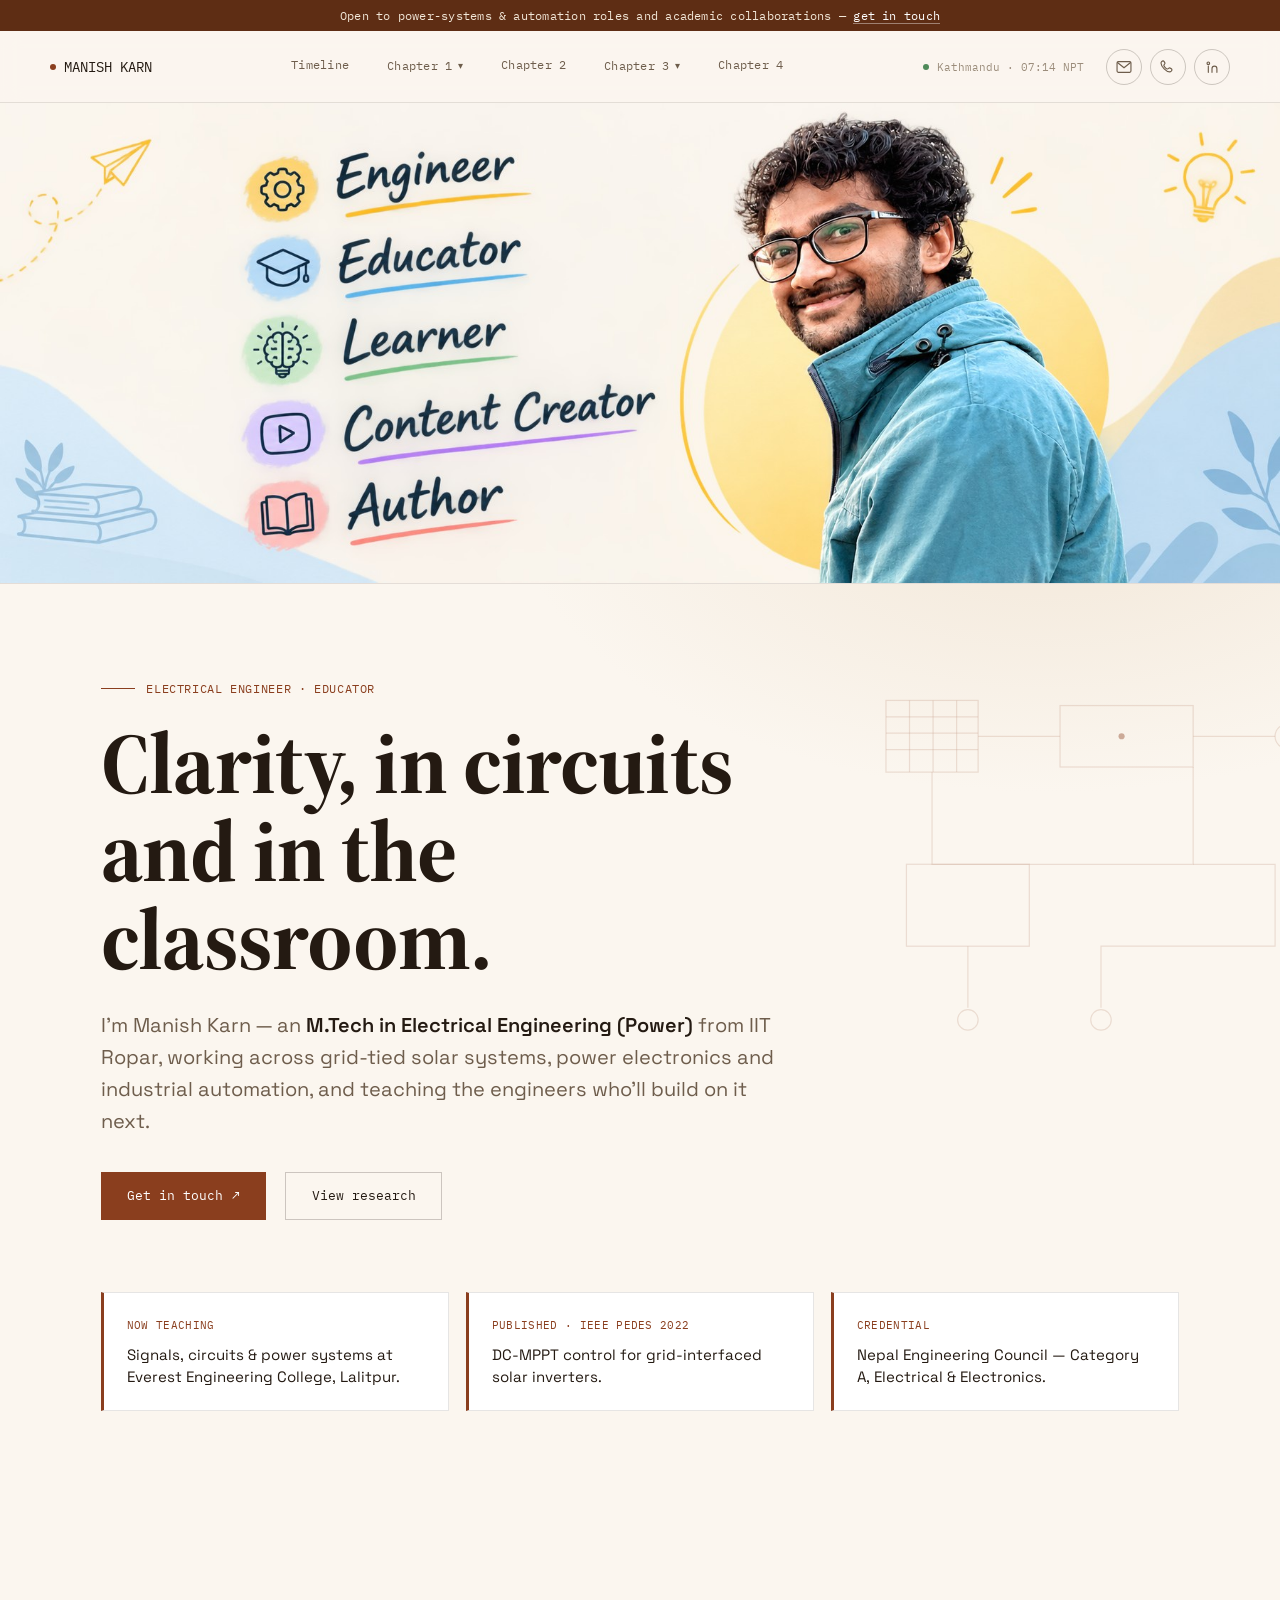
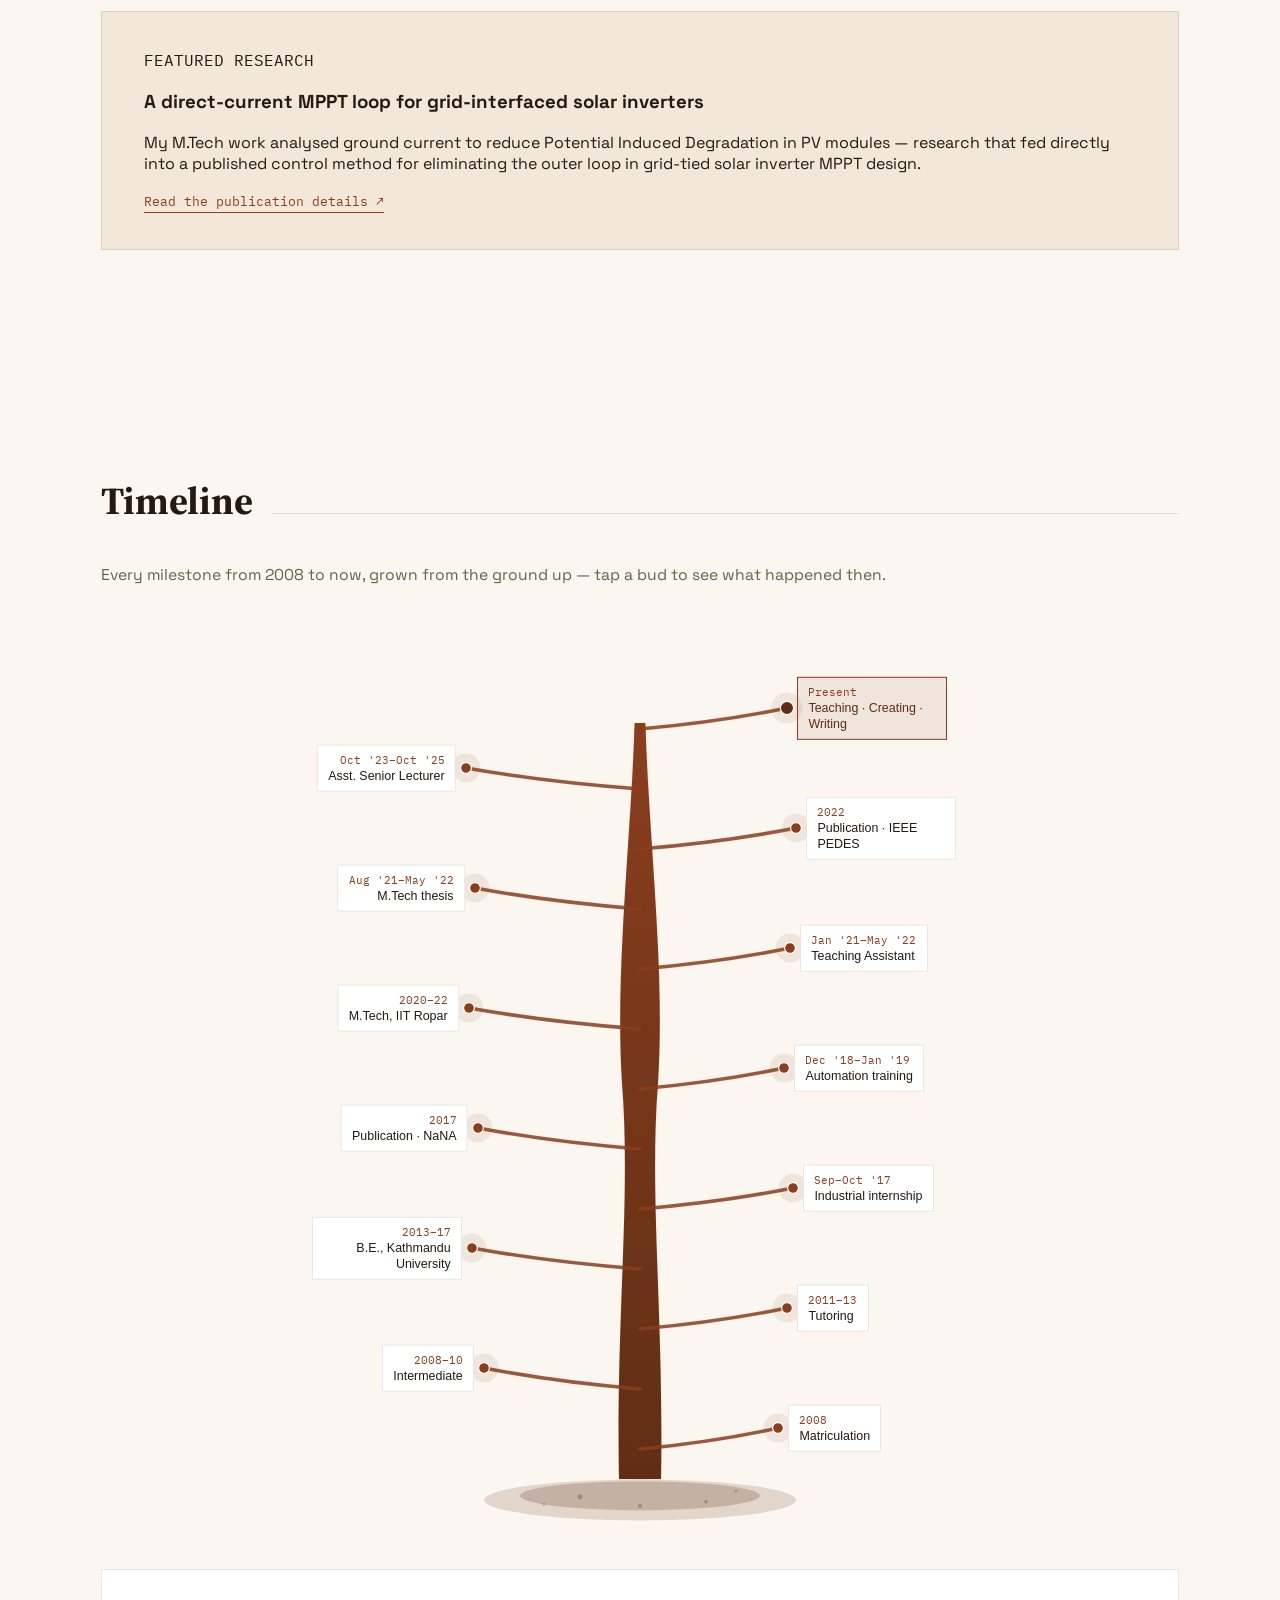
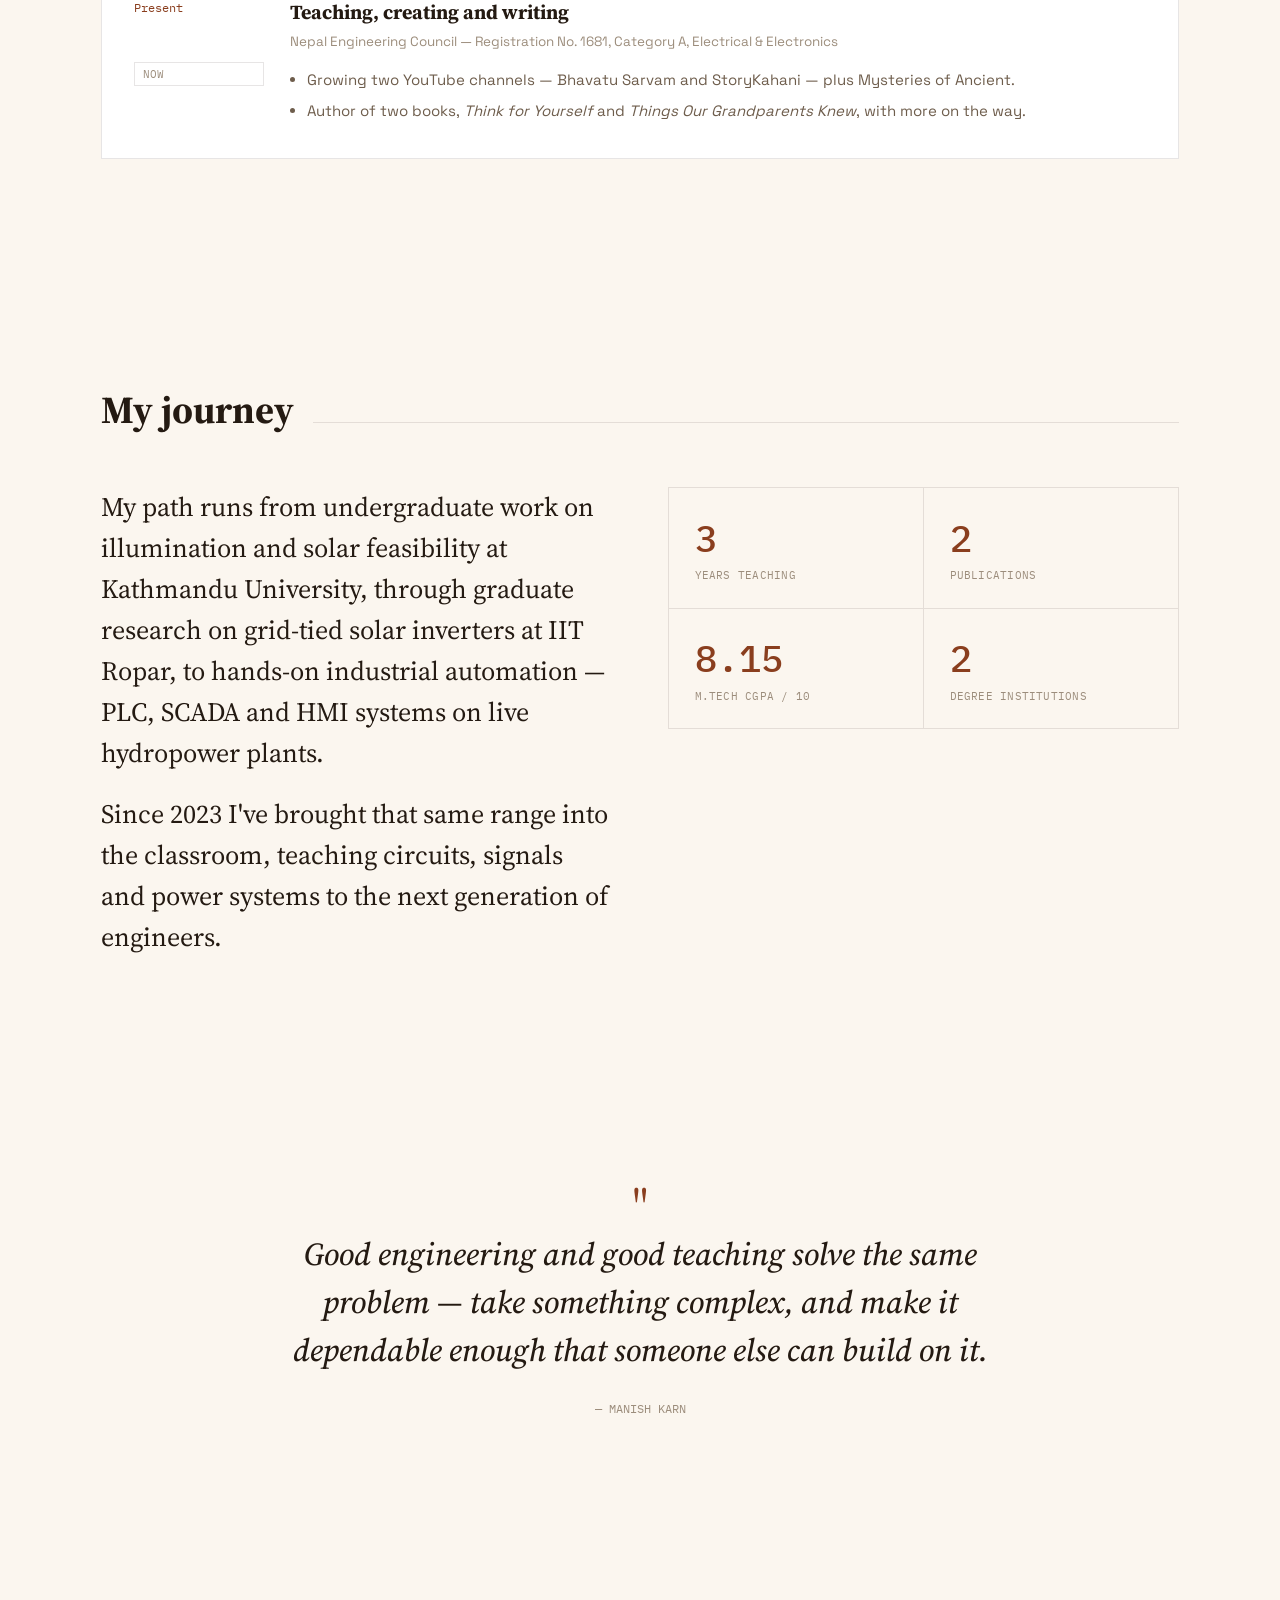
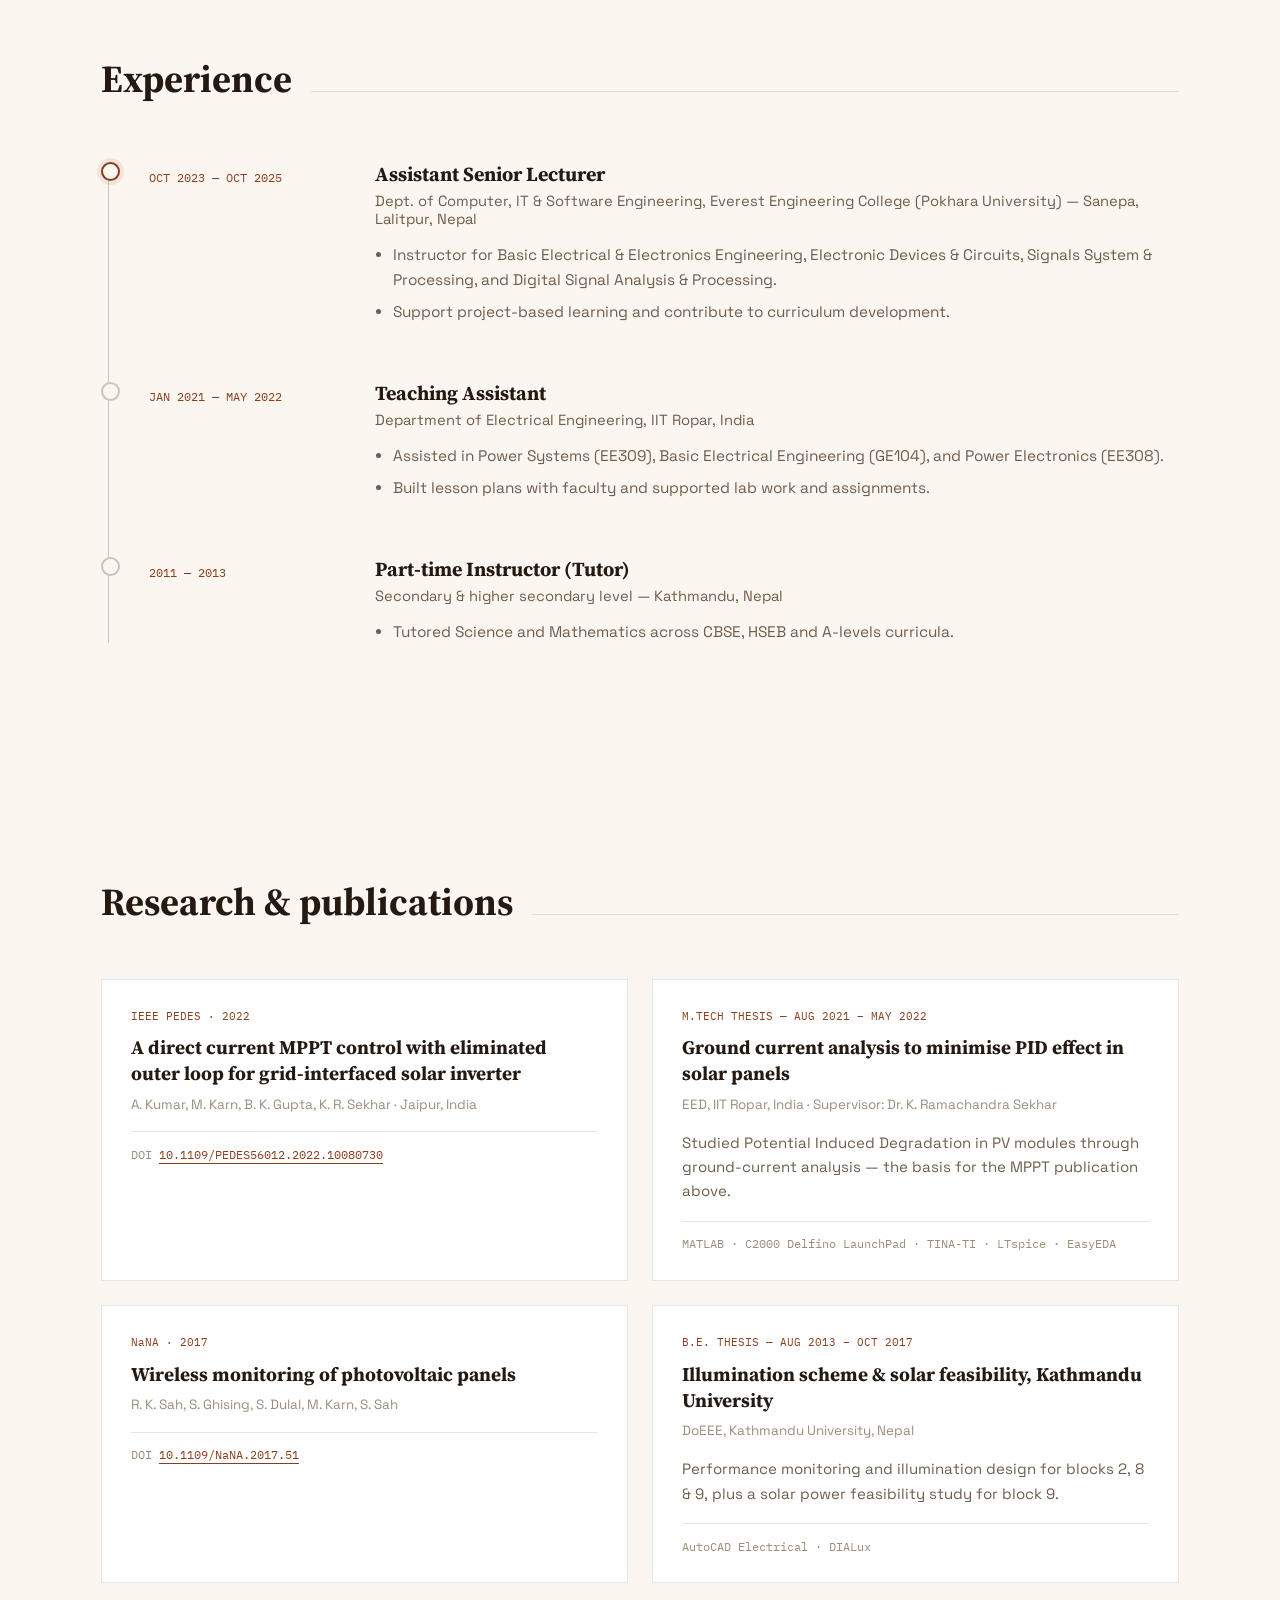
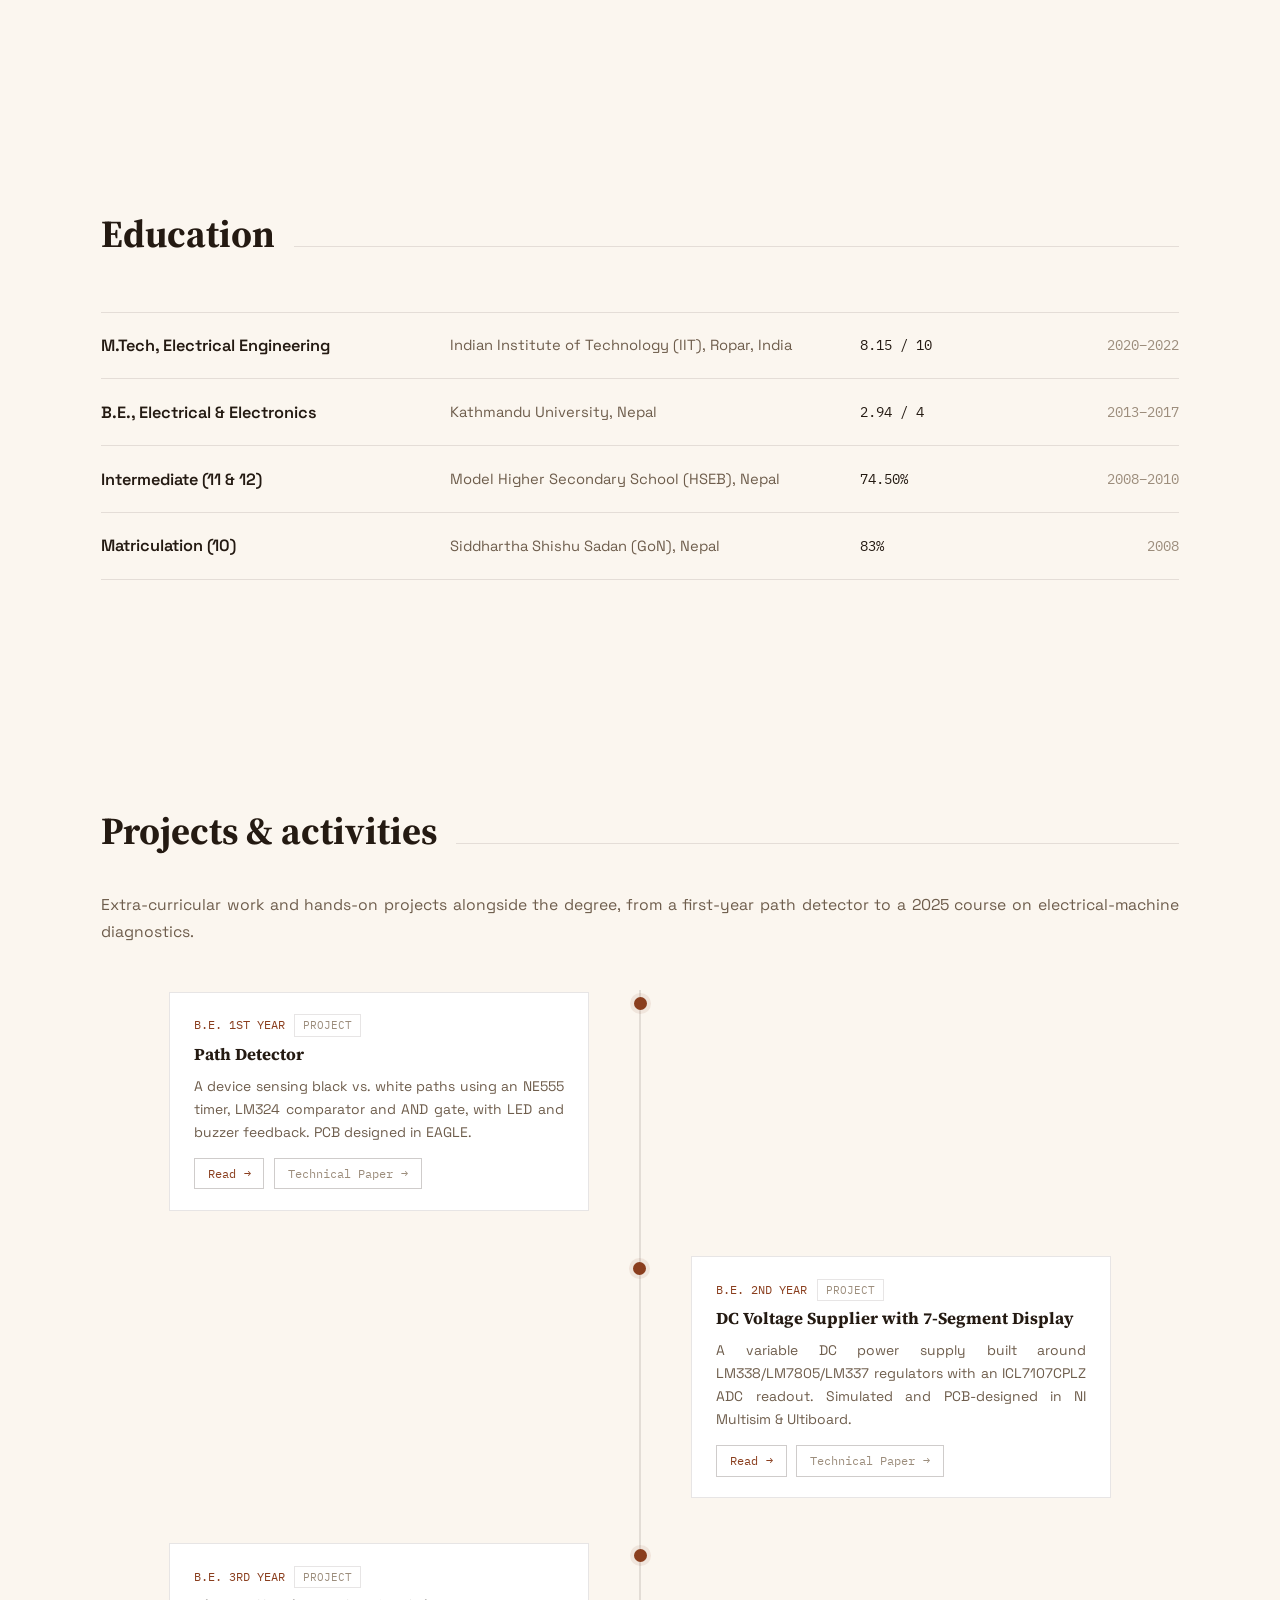
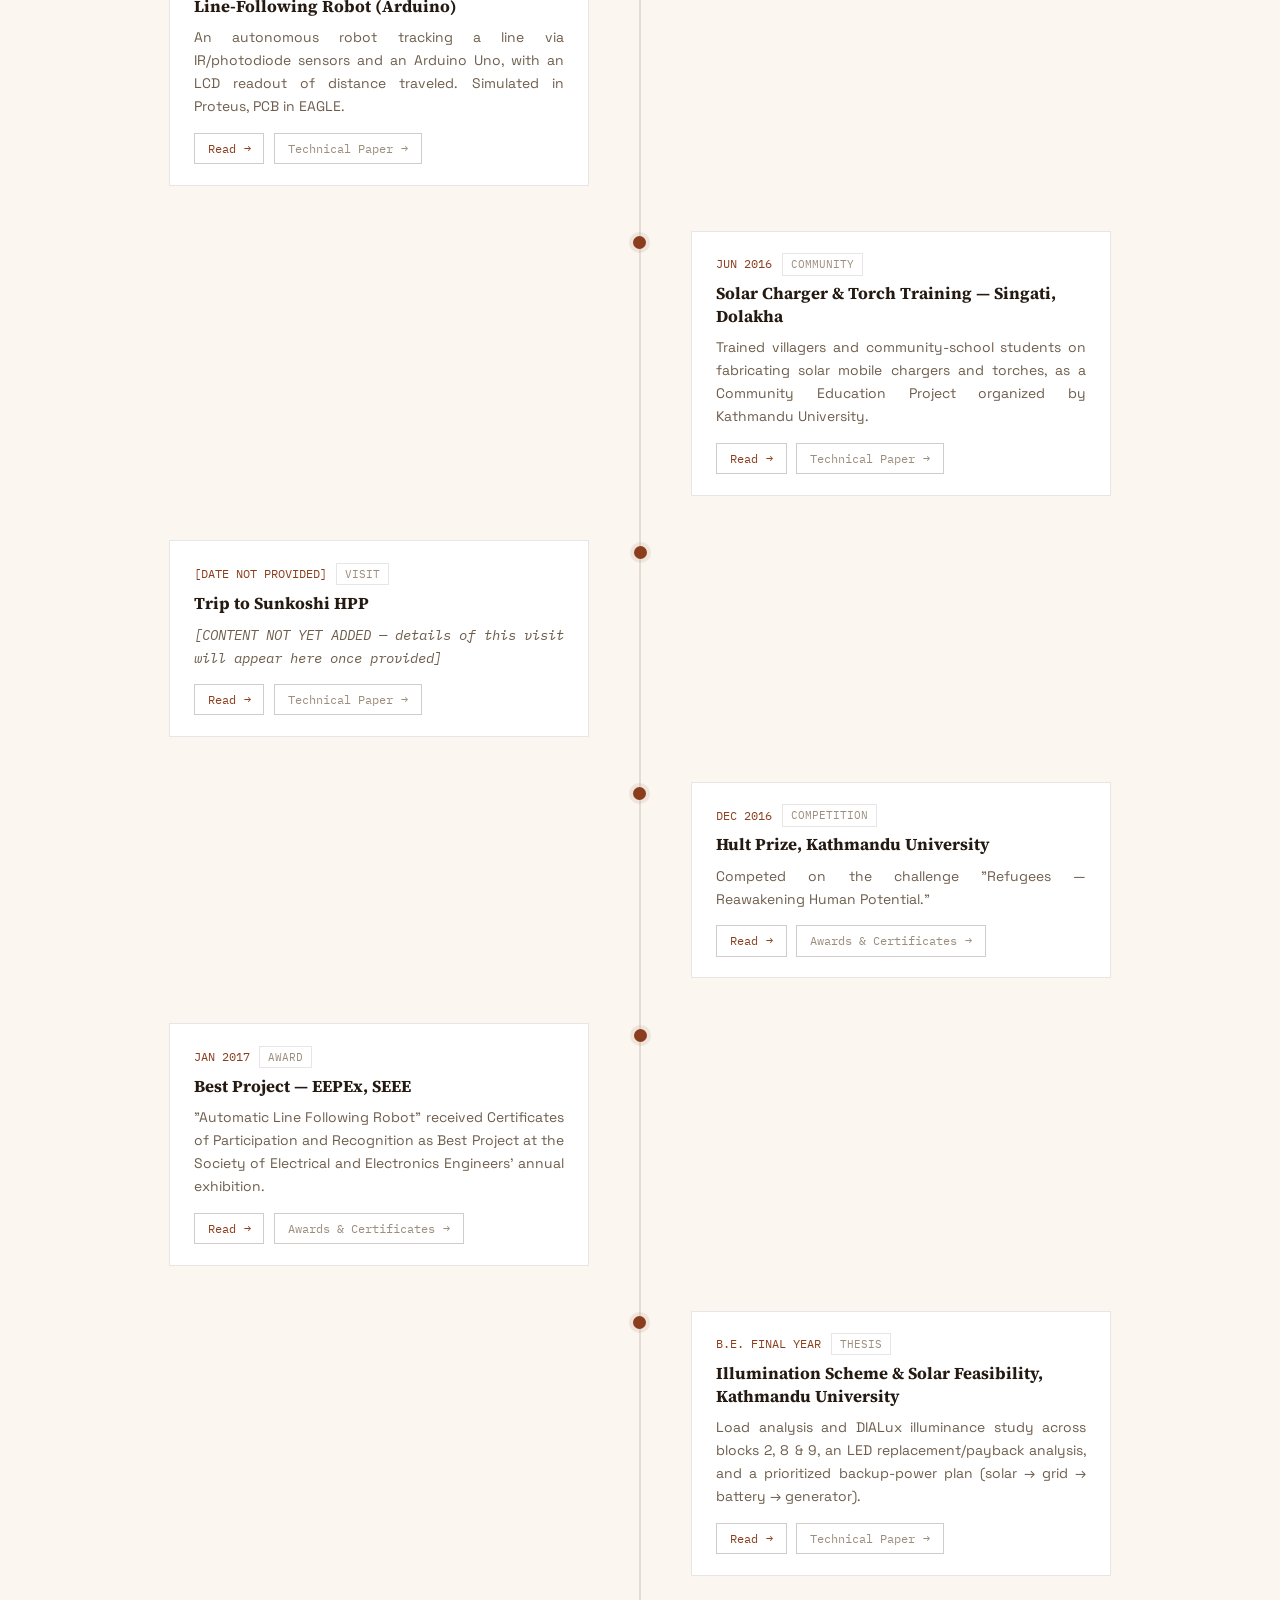
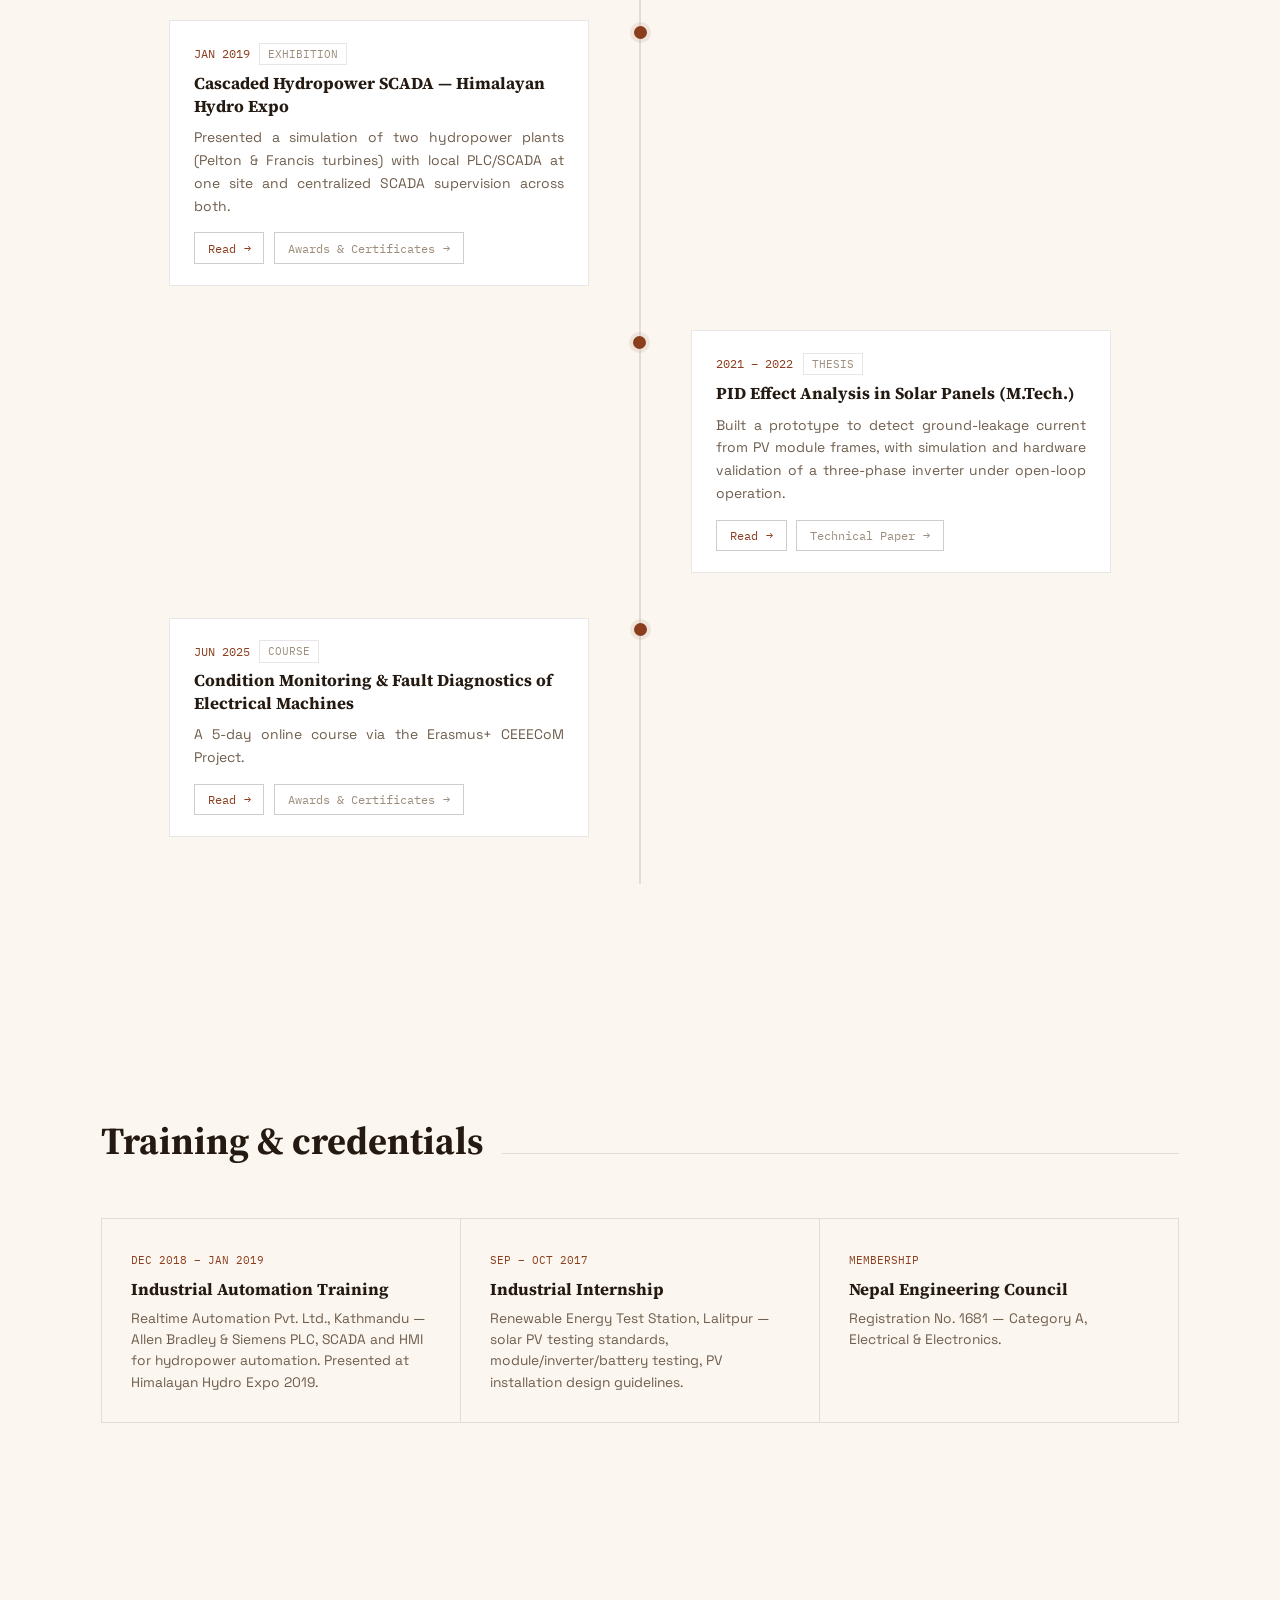
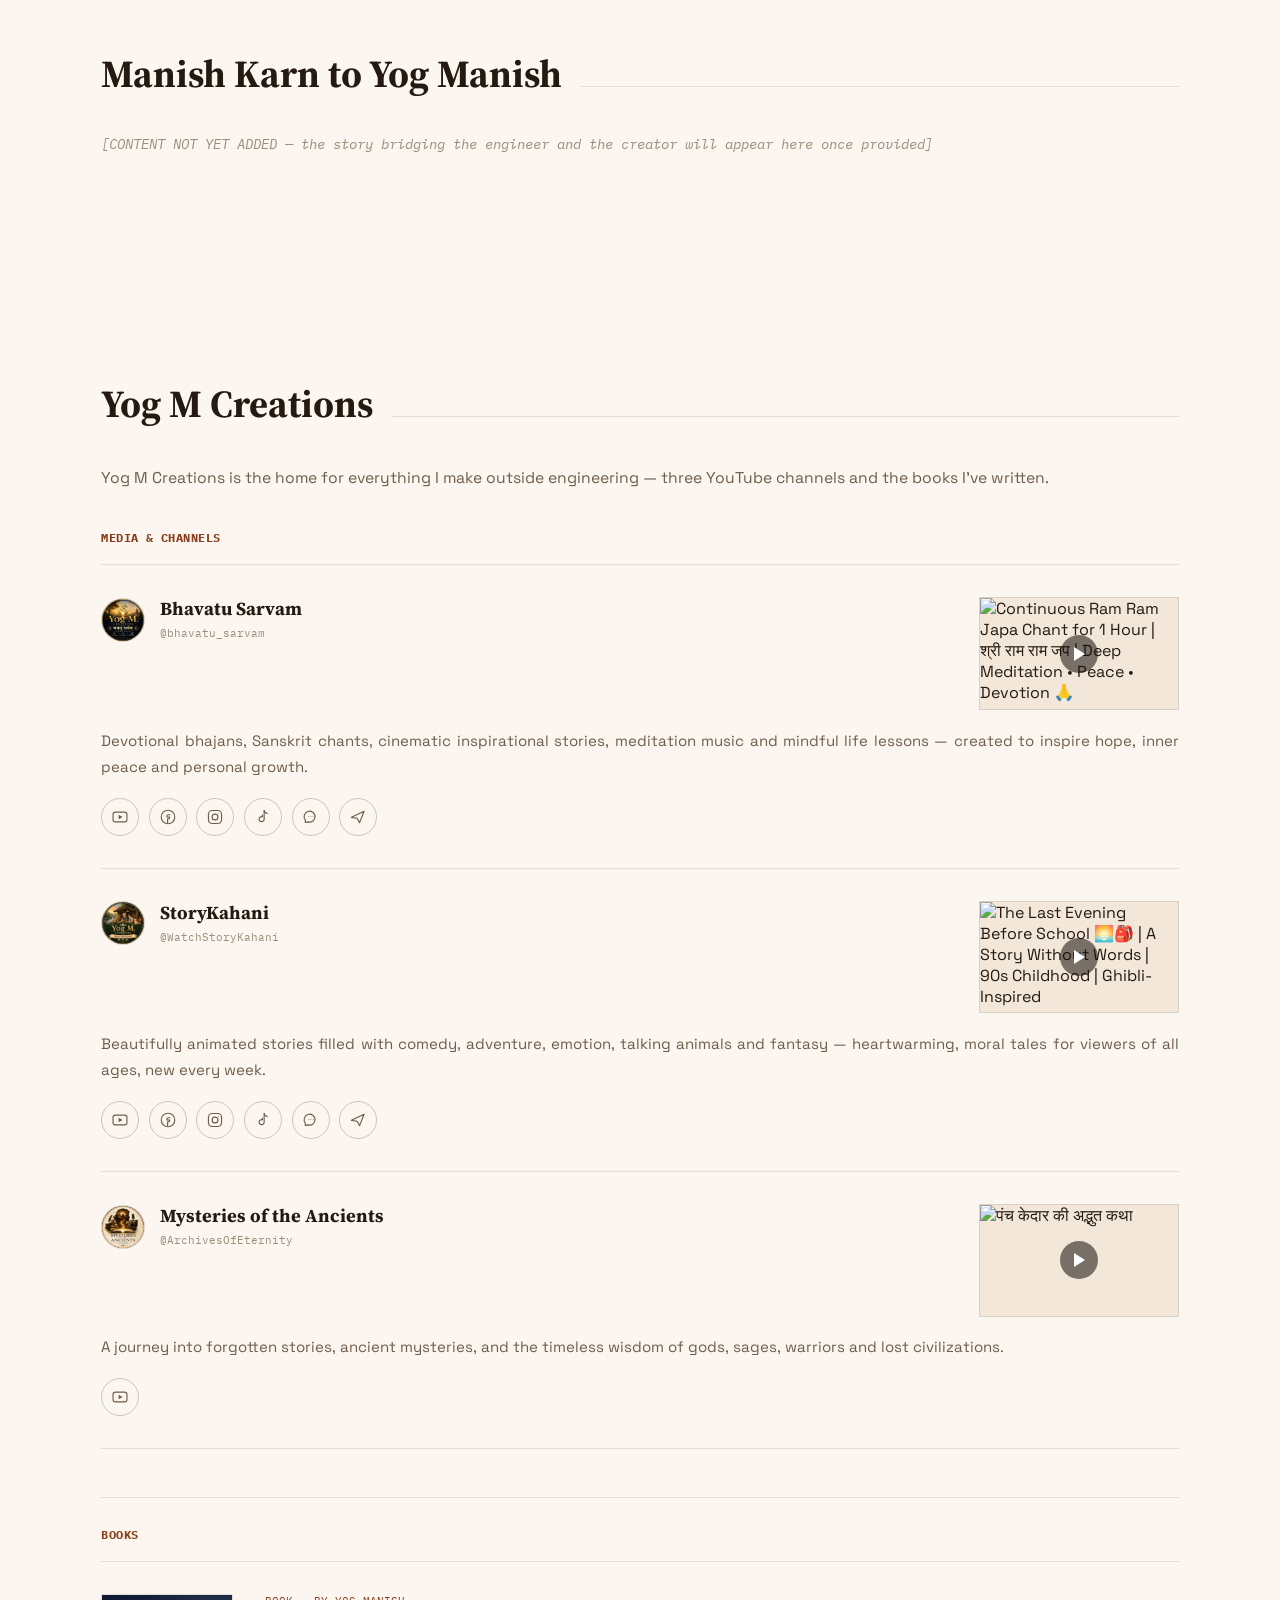
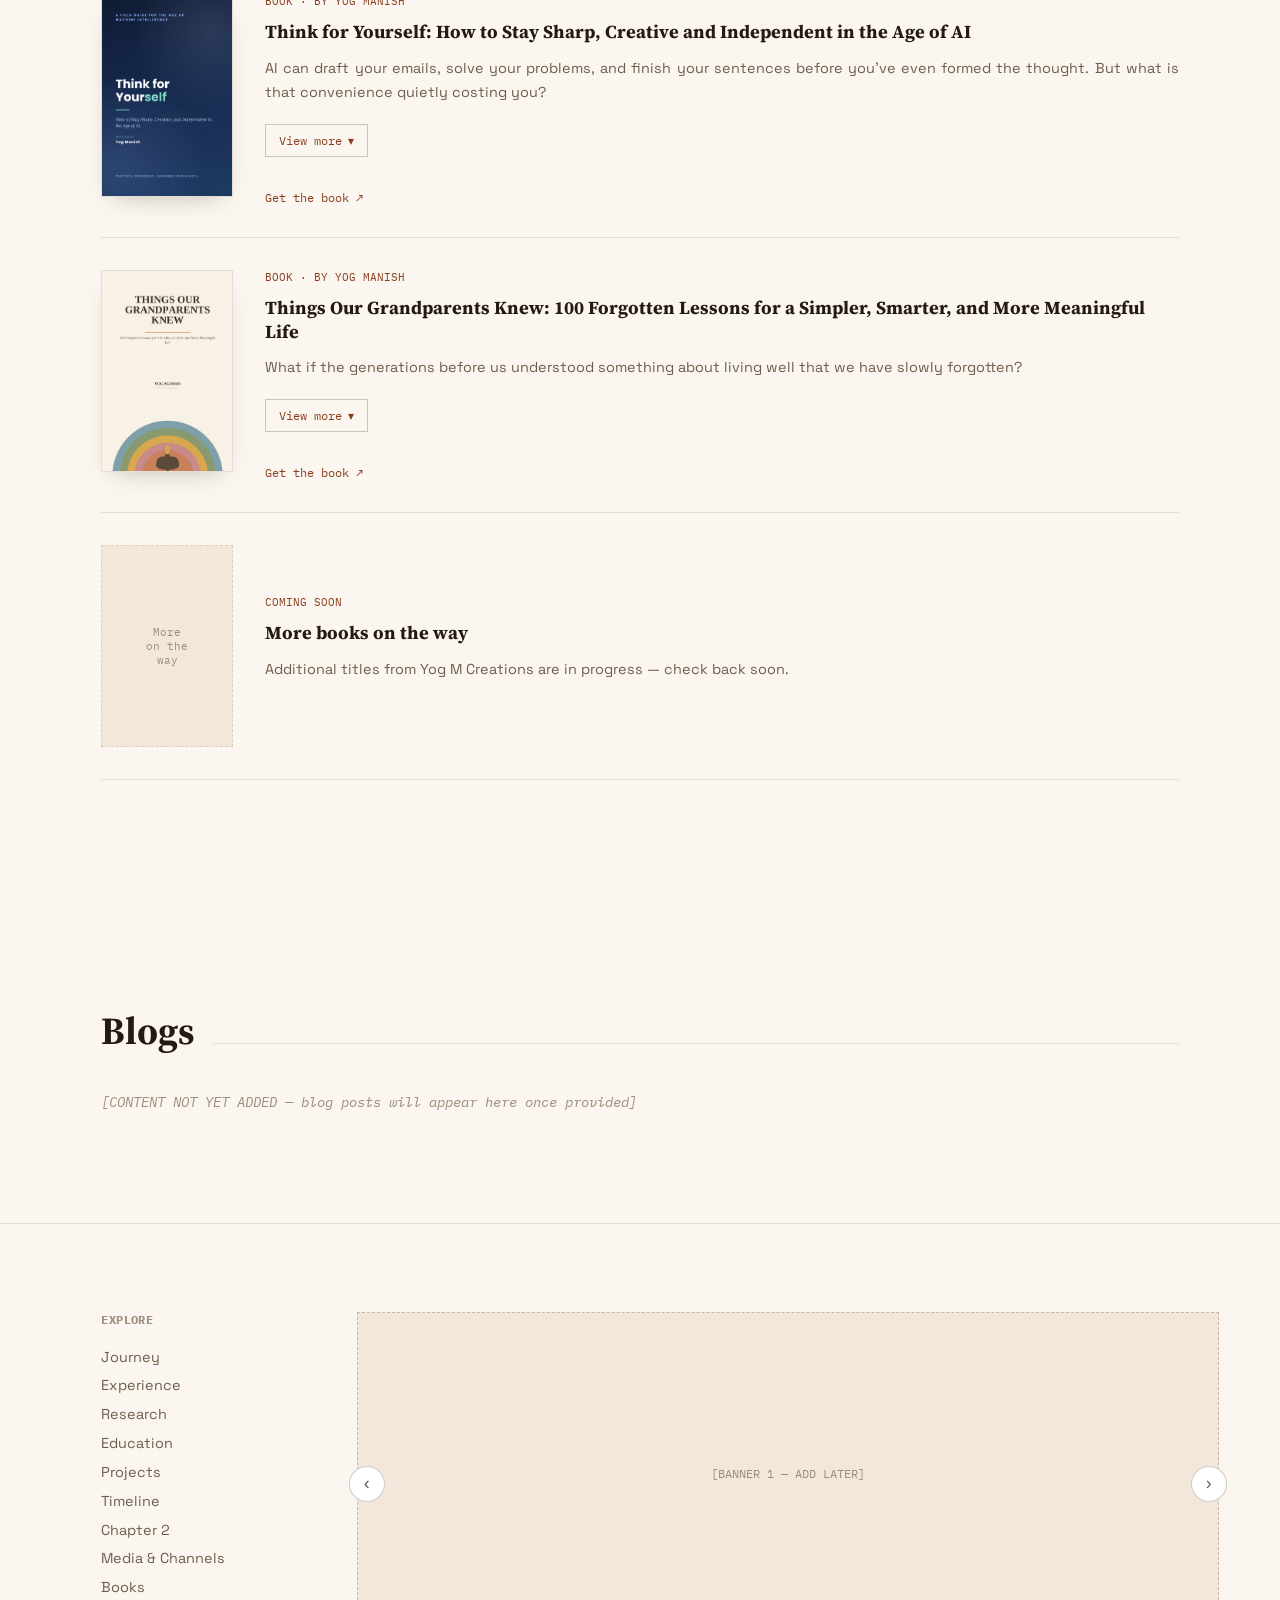
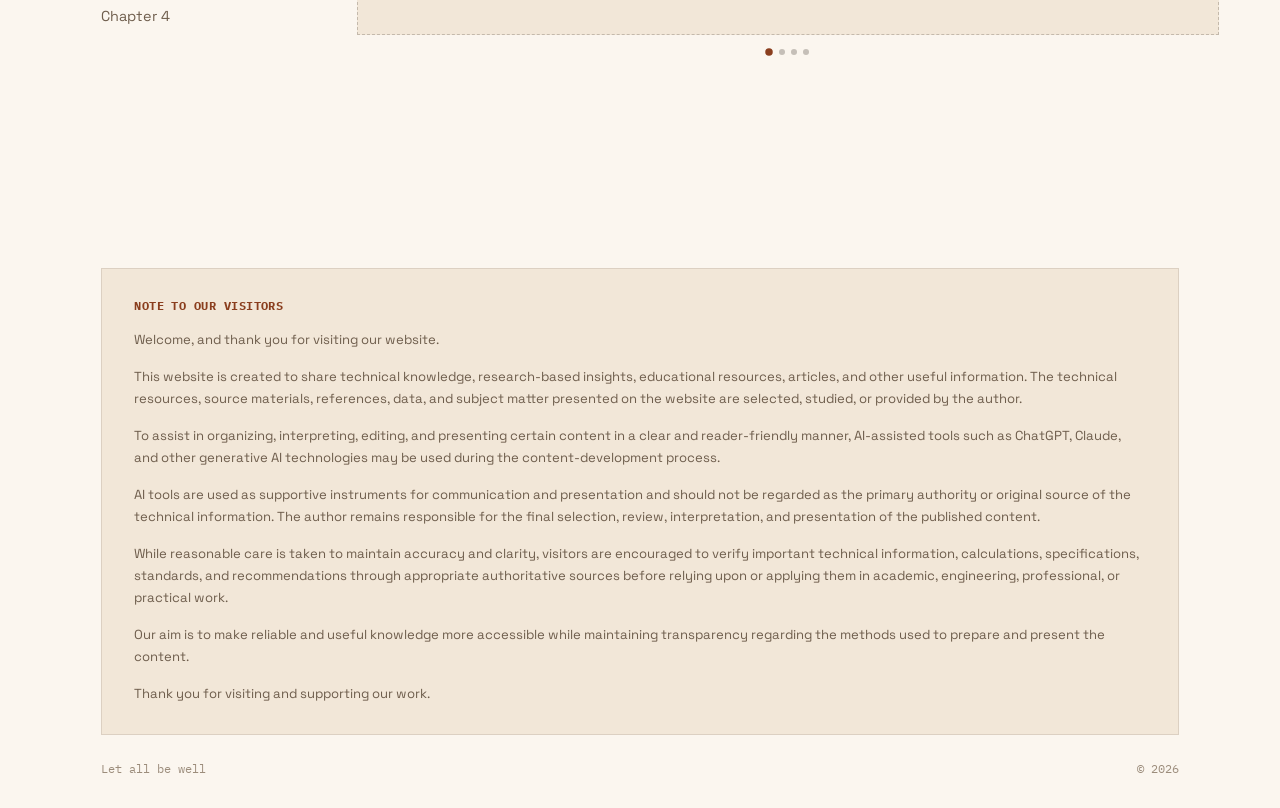
==== commit 94b45230: "Add files via upload" ====
--- a/manish-karn-portfolio.html
+++ b/manish-karn-portfolio.html
@@ -34,7 +34,9 @@
   body{
     margin:0; background: var(--bg); color: var(--ink);
     font-family:'Space Grotesk', sans-serif; -webkit-font-smoothing:antialiased; overflow-x:hidden;
-  }
+    -webkit-user-select:none; -moz-user-select:none; user-select:none;
+  }
+  img{ -webkit-user-drag:none; user-drag:none; -webkit-touch-callout:none; }
   a{ color:inherit; text-decoration:none; }
   .mono{ font-family:'IBM Plex Mono', monospace; }
   .serif{ font-family:'Source Serif 4', serif; }
@@ -96,6 +98,10 @@
   .nav-drop-menu a:hover{ color: var(--brown); background: var(--brown-soft); }
 
   .nav-cta{ display:flex; align-items:center; gap:1.4rem; }
+  .nav-connect{ display:flex; align-items:center; gap:0.5rem; }
+  .nav-connect-details{ display:flex; gap:1.4rem; flex-wrap:wrap; }
+  .nav-connect-details .connect-detail{ margin:0; }
+  .nav-connect-details:has(.connect-detail:not([hidden])){ padding: 0.6rem clamp(1.5rem,4vw,3.5rem) 0.9rem; border-top:1px solid var(--line); }
   .nav-status{ display:flex; align-items:center; gap:0.5rem; font-family:'IBM Plex Mono', monospace; font-size:0.7rem; color: var(--ink-faint); }
   .nav-status .pulse{ width:6px; height:6px; border-radius:50%; background:#4F8A5A; animation: pulse-op 2.4s ease-in-out infinite; }
   @keyframes pulse-op{ 0%,100%{opacity:1;} 50%{opacity:.35;} }
@@ -124,6 +130,22 @@
   @media (min-width:901px){ .mobile-menu{ display:none; } }
 
   /* ---------------- hero ---------------- */
+  /* ---------------- top banner (supports future multi-slide rotation) ---------------- */
+  .site-banner{ position:relative; width:100%; overflow:hidden; background: var(--bg); border-bottom:1px solid var(--line); }
+  .banner-track{ position:relative; width:100%; aspect-ratio: 1800 / 675; }
+  @media (max-width:700px){ .banner-track{ aspect-ratio: 4 / 3; } }
+  .banner-slide{
+    position:absolute; inset:0; width:100%; height:100%; object-fit:contain; object-position:center;
+    background: var(--bg);
+    opacity:0; transition: opacity 1.2s ease;
+  }
+  .banner-slide.active{ opacity:1; position:relative; }
+  .banner-slide.active ~ .banner-slide{ position:absolute; }
+  .banner-dots{ position:absolute; left:50%; bottom:14px; transform:translateX(-50%); display:flex; gap:0.4rem; z-index:2; }
+  .banner-dots span{ width:6px; height:6px; border-radius:50%; background: rgba(36,26,18,0.25); transition: background .2s ease, transform .2s ease; }
+  .banner-dots span.active{ background: var(--brown); transform: scale(1.25); }
+  .site-banner:not(.multi) .banner-dots{ display:none; }
+
   .hero{ position:relative; padding: clamp(3.5rem,8vw,6rem) 0 0; overflow:hidden; }
   .hero-bg{
     position:absolute; inset:0; z-index:-1;
@@ -211,14 +233,15 @@
   @media (max-width:640px){ .tl-panel > .tl-panel-body{ grid-column:1; grid-row:3; } }
   .tl-panel-body h3{ font-family:'Source Serif 4', serif; font-size:1.25rem; margin:0 0 0.35rem; line-height:1.35; }
   .tl-panel-body .tp-org{ color: var(--ink-faint); font-size:0.84rem; margin:0 0 0.8rem; }
-  .tl-panel-body p, .tl-panel-body ul{ color: var(--ink-dim); font-size:0.94rem; line-height:1.6; margin:0; }
+  .tl-panel-body p, .tl-panel-body ul{ color: var(--ink-dim); font-size:0.94rem; line-height:1.7; margin:0; text-align:justify; text-justify:inter-word; }
   .tl-panel-body ul{ padding-left:1.1rem; }
   .tl-panel-body li{ margin-bottom:0.35rem; }
   .tl-panel-body .tp-extra{ margin-top:0.8rem; font-family:'IBM Plex Mono', monospace; font-size:0.72rem; color: var(--ink-faint); }
+  .tl-panel-body .tp-extra a{ color: var(--brown); border-bottom:1px solid var(--brown); padding-bottom:1px; transition: color .2s ease; }
+  .tl-panel-body .tp-extra a:hover{ color: var(--brown-dark); }
 
   section{ position:relative; padding: clamp(4.5rem,9vw,7rem) 0; }
   .sec-head{ display:flex; align-items:baseline; gap:1.2rem; margin-bottom: clamp(2.2rem,5vw,3.2rem); }
-  .sec-index{ font-family:'IBM Plex Mono', monospace; color: var(--brown); font-size:0.85rem; }
   .sec-title{ font-family:'Source Serif 4', serif; font-size: clamp(1.7rem,3vw,2.4rem); font-weight:700; margin:0; }
   .sec-rule{ flex:1; height:1px; background: var(--line); }
 
@@ -227,11 +250,8 @@
 
   /* ---------------- featured ---------------- */
   .featured{ background: var(--surface-warm); border:1px solid var(--line); }
-  .feat-grid{ display:grid; grid-template-columns: 120px 1fr; }
-  @media (max-width:700px){ .feat-grid{ grid-template-columns:1fr; } }
-  .feat-index{ display:flex; align-items:flex-start; justify-content:center; padding: 2.4rem 0; font-family:'IBM Plex Mono', monospace; font-size:0.85rem; color: var(--brown); border-right:1px solid var(--line); }
-  @media (max-width:700px){ .feat-index{ border-right:none; border-bottom:1px solid var(--line); padding:1.2rem 1.6rem; justify-content:flex-start; } }
-  .feat-body{ padding: 2.4rem 2.6rem; }
+  .featured{ padding: 2.4rem 2.6rem; }
+  @media (max-width:700px){ .featured{ padding:1.6rem 1.6rem; } }
   .feat-body .tag{ font-family:'IBM Plex Mono', monospace; font-size:0.72rem; color: var(--brown); letter-spacing:0.03em; }
   .feat-body h3{ font-family:'Source Serif 4', serif; font-size: clamp(1.4rem,2.4vw,1.9rem); margin: 0.7rem 0 0.8rem; line-height:1.3; }
   .feat-body p{ color: var(--ink-dim); font-size:1rem; line-height:1.65; max-width:60ch; margin:0 0 1.2rem; }
@@ -263,6 +283,8 @@
   .r-card .org{ color: var(--ink-faint); font-size:0.84rem; margin:0 0 1rem; }
   .r-card p{ color: var(--ink-dim); font-size:0.94rem; line-height:1.6; margin:0 0 1.1rem; }
   .r-card .tools, .r-card .doi{ font-family:'IBM Plex Mono', monospace; font-size:0.72rem; color: var(--ink-faint); border-top:1px solid var(--line); padding-top:0.9rem; }
+  .r-card .doi a{ color: var(--brown); border-bottom:1px solid var(--brown); padding-bottom:1px; transition: color .2s ease; }
+  .r-card .doi a:hover{ color: var(--brown-dark); }
   .read-link{ display:inline-flex; align-items:center; gap:0.4rem; margin-top:0.9rem; font-family:'IBM Plex Mono', monospace; font-size:0.78rem; color: var(--brown); }
 
   /* ---------------- timeline ---------------- */
@@ -308,91 +330,45 @@
 
   .channel-rows{ display:flex; flex-direction:column; border-bottom:1px solid var(--line); margin-bottom:3rem; }
   .channel-row{
-    display:flex; align-items:flex-start; gap:2rem; padding:2rem 0;
+    display:flex; flex-direction:column; gap:1.1rem; padding:2rem 0;
     border-top:1px solid var(--line);
   }
-  .channel-row-id{ display:flex; align-items:center; gap:0.9rem; flex:0 0 240px; }
-  .channel-mark{ width:44px; height:44px; border-radius:50%; background: var(--surface-warm); border:1px solid var(--line); display:flex; align-items:center; justify-content:center; font-family:'Source Serif 4', serif; font-weight:700; color: var(--brown); flex-shrink:0; }
+  .channel-row-top{ display:flex; align-items:flex-start; justify-content:space-between; gap:1.5rem; flex-wrap:wrap; }
+  .channel-row-id{ display:flex; align-items:center; gap:0.9rem; }
+  .channel-preview{
+    position:relative; display:block; flex:0 0 200px; width:200px; aspect-ratio:16/9; overflow:hidden;
+    border:1px solid var(--line); background: var(--surface-warm);
+  }
+  .channel-preview-thumb{ width:100%; height:100%; object-fit:cover; display:block; transition: transform .35s ease; }
+  .channel-preview:hover .channel-preview-thumb{ transform: scale(1.06); }
+  .channel-preview .play-badge{ position:absolute; inset:0; display:flex; align-items:center; justify-content:center; }
+  .channel-preview .play-circle{
+    width:38px; height:38px; border-radius:50%; background: rgba(20,15,10,0.55);
+    display:flex; align-items:center; justify-content:center; transition: background .2s ease, transform .2s ease;
+  }
+  .channel-preview:hover .play-circle{ background: var(--brown); transform: scale(1.08); }
+  .channel-preview .tri{ width:0; height:0; border-top:7px solid transparent; border-bottom:7px solid transparent; border-left:11px solid #fff; margin-left:2px; }
+  @media (max-width:600px){ .channel-preview{ flex:0 0 100%; width:100%; max-width:320px; } }
+  .channel-mark{ width:44px; height:44px; border-radius:50%; background: var(--surface-warm); border:1px solid var(--line); display:flex; align-items:center; justify-content:center; font-family:'Source Serif 4', serif; font-weight:700; color: var(--brown); flex-shrink:0; overflow:hidden; }
+  .channel-mark img{ width:100%; height:100%; object-fit:cover; display:block; }
   .channel-row h3{ font-family:'Source Serif 4', serif; font-size:1.15rem; margin:0; line-height:1.3; }
   .channel-stat{ font-family:'IBM Plex Mono', monospace; font-size:0.7rem; color: var(--ink-faint); }
-  .channel-desc{ flex:1; color: var(--ink-dim); font-size:0.92rem; line-height:1.6; margin:0; padding-top:0.15rem; min-width:0; }
-  .channel-row-actions{ display:flex; flex-direction:column; align-items:flex-end; gap:0.8rem; flex:0 0 auto; min-width:230px; }
-  .channel-platforms{ display:flex; flex-wrap:wrap; gap:0.45rem; justify-content:flex-end; }
-  .platform-link{ font-family:'IBM Plex Mono', monospace; font-size:0.7rem; color: var(--ink-dim); border:1px solid var(--line); padding:0.4rem 0.65rem; transition: border-color .2s ease, color .2s ease, background .2s ease; }
-  .platform-link:hover{ border-color: var(--brown); color: var(--ink); background: var(--brown-soft); }
+  .channel-desc{
+    color: var(--ink-dim); font-size:0.94rem; line-height:1.75; margin:0; width:100%;
+    text-align:justify; text-justify:inter-word;
+  }
+  .channel-icons{ display:flex; flex-wrap:wrap; gap:0.6rem; }
+  .channel-icon-link{
+    width:38px; height:38px; border-radius:50%; border:1px solid var(--line-strong);
+    display:flex; align-items:center; justify-content:center; color: var(--ink-dim);
+    transition: border-color .2s ease, color .2s ease, background .2s ease;
+  }
+  .channel-icon-link svg{ width:18px; height:18px; }
+  .channel-icon-link:hover{ border-color: var(--brown); color: var(--brown); background: var(--brown-soft); }
   .placeholder-note{ font-family:'IBM Plex Mono', monospace; font-size:0.68rem; color: var(--ink-faint); font-style:italic; }
   @media (max-width:860px){
-    .channel-row{ flex-direction:column; gap:1rem; }
-    .channel-row-id{ flex:none; }
-    .channel-row-actions{ align-items:flex-start; width:100%; }
-    .channel-platforms{ justify-content:flex-start; }
-  }
-
-  /* ---------------- channel content: full view (about + playlists) ---------------- */
-  .watch-toggle{
-    font-family:'IBM Plex Mono', monospace; font-size:0.76rem; color: var(--brown);
-    background:none; border:1px solid var(--line-strong); padding:0.55rem 0.9rem; cursor:pointer;
-    display:inline-flex; align-items:center; gap:0.5rem;
-    transition: border-color .2s ease, background .2s ease;
-  }
-  .watch-toggle:hover{ border-color: var(--brown); background: var(--brown-soft); }
-  .watch-toggle .chev{ transition: transform .25s var(--ease); }
-  .watch-toggle[aria-expanded="true"] .chev{ transform: rotate(180deg); }
-  .channel-content{ padding: 0 0 2rem; }
-  .channel-content[hidden]{ display:none; }
-  .channel-full-header{
-    display:flex; align-items:center; justify-content:space-between; flex-wrap:wrap; gap:0.6rem;
-    padding-bottom:0.9rem; margin-bottom:0.9rem; border-bottom:1px solid var(--line);
-  }
-  .channel-full-yt{ font-family:'IBM Plex Mono', monospace; font-size:0.78rem; color: var(--brown); border-bottom:1px solid var(--brown); padding-bottom:1px; }
-  .channel-full-count{ font-family:'IBM Plex Mono', monospace; font-size:0.7rem; color: var(--ink-faint); }
-  .channel-about{
-    white-space:pre-line; color: var(--ink-dim); font-size:0.9rem; line-height:1.65;
-    margin: 0 0 1.4rem; padding-bottom:1.2rem; border-bottom:1px solid var(--line);
-  }
-
-  .playlist{ border-top:1px solid var(--line); }
-  .playlist:last-child{ border-bottom:1px solid var(--line); }
-  .playlist > summary{
-    list-style:none; cursor:pointer; padding:0.9rem 0.1rem;
-    display:flex; align-items:center; justify-content:space-between; gap:1rem;
-    font-family:'IBM Plex Mono', monospace; font-size:0.82rem; color: var(--ink);
-  }
-  .playlist > summary::-webkit-details-marker{ display:none; }
-  .playlist > summary .pl-title{ flex:1; }
-  .playlist > summary .pl-count{ color: var(--ink-faint); font-size:0.72rem; white-space:nowrap; }
-  .playlist > summary .pl-chev{ color: var(--brown); transition: transform .2s ease; }
-  .playlist[open] > summary .pl-chev{ transform: rotate(90deg); }
-
-  /* horizontal, left-to-right animated video flow */
-  .video-scroll-wrap{
-    overflow-x:auto; overflow-y:hidden; padding: 0.3rem 0 1.2rem;
-    -webkit-overflow-scrolling:touch; scrollbar-width:thin; scrollbar-color: var(--line-strong) transparent;
-  }
-  .video-scroll{ display:flex; gap:1rem; min-width:max-content; }
-  .video-card{
-    flex:0 0 192px; border:1px solid var(--line); background: var(--surface); cursor:pointer;
-    opacity:0; transform: translateX(-28px);
-    transition: opacity .5s ease, transform .5s var(--ease), border-color .2s ease, box-shadow .2s ease;
-  }
-  .video-card.in{ opacity:1; transform:translateX(0); }
-  .video-card:hover{ border-color: var(--brown); box-shadow: 0 14px 28px -18px rgba(36,26,18,0.35); }
-  .video-card .thumb-wrap{ position:relative; aspect-ratio:16/9; overflow:hidden; background: var(--surface-warm); }
-  .video-card .thumb-wrap img{ width:100%; height:100%; object-fit:cover; display:block; transition: transform .35s ease; }
-  .video-card:hover .thumb-wrap img{ transform: scale(1.06); }
-  .video-card .play-badge{ position:absolute; inset:0; display:flex; align-items:center; justify-content:center; }
-  .video-card .play-circle{
-    width:34px; height:34px; border-radius:50%; background: rgba(20,15,10,0.55);
-    display:flex; align-items:center; justify-content:center; transition: background .2s ease, transform .2s ease;
-  }
-  .video-card:hover .play-circle{ background: var(--brown); transform: scale(1.08); }
-  .play-circle .tri{ width:0; height:0; border-top:6px solid transparent; border-bottom:6px solid transparent; border-left:10px solid #fff; margin-left:2px; }
-  .video-card .vcard-body{ padding:0.65rem 0.75rem 0.85rem; }
-  .video-card .vcard-title{
-    font-size:0.78rem; line-height:1.32; color: var(--ink); margin:0 0 0.5rem;
-    display:-webkit-box; -webkit-line-clamp:2; -webkit-box-orient:vertical; overflow:hidden;
-  }
-  .video-card .vcard-yt{ font-family:'IBM Plex Mono', monospace; font-size:0.66rem; color: var(--brown); }
+    .channel-row{ gap:1rem; }
+  }
 
   /* video modal player */
   .video-modal{ position:fixed; inset:0; z-index:500; display:flex; align-items:center; justify-content:center; padding: 2.2rem; }
@@ -406,25 +382,22 @@
     line-height:1; cursor:pointer; font-family:'Space Grotesk', sans-serif;
   }
 
-  /* ---------------- books ---------------- */
-  .book-grid{ display:grid; grid-template-columns: repeat(3,1fr); gap:1.5rem; align-items:start; }
-  @media (max-width:900px){ .book-grid{ grid-template-columns:1fr; } }
-  .book-card{ background: var(--surface); border:1px solid var(--line); display:flex; flex-direction:column; transition: transform .25s var(--ease), box-shadow .25s ease; }
-  .book-card:hover{ transform: translateY(-4px); box-shadow: 0 16px 32px -20px rgba(36,26,18,0.3); }
-  .book-cover{
-    aspect-ratio: 3/4; background: linear-gradient(160deg, var(--brown) 0%, var(--brown-dark) 100%);
-    position:relative; display:flex; flex-direction:column; align-items:center; justify-content:center;
-    text-align:center; padding: 1.8rem 1.3rem; color:#fff; overflow:hidden;
-  }
-  .book-cover::before, .book-cover::after{ content:""; position:absolute; left:14px; right:14px; height:1px; background: rgba(255,255,255,0.35); }
-  .book-cover::before{ top:14px; } .book-cover::after{ bottom:14px; }
-  .book-cover .cover-icon{ width:32px; height:32px; margin-bottom:1.1rem; opacity:0.92; }
-  .book-cover .cover-title{ font-family:'Source Serif 4', serif; font-weight:700; font-size:1.05rem; line-height:1.32; }
-  .book-cover .cover-sub{ font-family:'IBM Plex Mono', monospace; font-size:0.6rem; letter-spacing:0.09em; margin-top:0.9rem; opacity:0.85; text-transform:uppercase; }
-  .book-body{ padding:1.5rem; display:flex; flex-direction:column; gap:0.2rem; }
-  .book-body .tag{ font-family:'IBM Plex Mono', monospace; font-size:0.68rem; color: var(--brown); }
-  .book-body h3{ font-family:'Source Serif 4', serif; font-size:1.08rem; margin:0.6rem 0 0.5rem; line-height:1.3; }
-  .book-body .book-blurb{ color: var(--ink-dim); font-size:0.87rem; line-height:1.55; margin:0 0 1rem; }
+  /* ---------------- books: row layout ---------------- */
+  .book-rows{ display:flex; flex-direction:column; }
+  .book-row{
+    display:flex; align-items:flex-start; gap:2rem; padding:2rem 0; border-top:1px solid var(--line);
+    transition: background .2s ease;
+  }
+  .book-rows{ border-bottom:1px solid var(--line); }
+  .book-thumb{
+    flex:0 0 132px; width:132px; aspect-ratio: 3/4.6; overflow:hidden; border:1px solid var(--line);
+    box-shadow: 0 10px 24px -14px rgba(36,26,18,0.35);
+  }
+  .book-thumb img{ width:100%; height:100%; object-fit:cover; display:block; }
+  .book-row-body{ flex:1; min-width:0; display:flex; flex-direction:column; gap:0.2rem; }
+  .book-row-body .tag{ font-family:'IBM Plex Mono', monospace; font-size:0.68rem; color: var(--brown); }
+  .book-row-body h3{ font-family:'Source Serif 4', serif; font-size:1.15rem; margin:0.55rem 0 0.5rem; line-height:1.32; }
+  .book-row-body .book-blurb{ color: var(--ink-dim); font-size:0.9rem; line-height:1.7; margin:0 0 1rem; text-align:justify; text-justify:inter-word; }
   .book-more-toggle{
     font-family:'IBM Plex Mono', monospace; font-size:0.72rem; color: var(--brown);
     background:none; border:1px solid var(--line-strong); padding:0.5rem 0.8rem; cursor:pointer;
@@ -434,13 +407,101 @@
   .book-more-toggle:hover{ border-color: var(--brown); background: var(--brown-soft); }
   .book-more-toggle .chev{ transition: transform .25s var(--ease); }
   .book-more-toggle[aria-expanded="true"] .chev{ transform: rotate(180deg); }
-  .book-more{ font-size:0.86rem; color: var(--ink-dim); line-height:1.6; margin-bottom:1rem; }
+  .book-more{ font-size:0.9rem; color: var(--ink-dim); line-height:1.7; margin-bottom:1.1rem; text-align:justify; text-justify:inter-word; }
   .book-more[hidden]{ display:none; }
-  .book-more p{ margin:0 0 0.8rem; }
-  .book-more ul{ margin:0 0 0.9rem; padding-left:1.1rem; }
-  .book-more li{ margin-bottom:0.5rem; }
-  .book-card.upcoming{ border-style:dashed; display:flex; align-items:center; justify-content:center; min-height:280px; }
-  .book-card.upcoming p{ color: var(--ink-faint); font-family:'IBM Plex Mono', monospace; font-size:0.82rem; text-align:center; padding:1.5rem; margin:0; }
+  .book-more p{ margin:0 0 0.9rem; }
+  .book-more ul{ margin:0 0 1rem; padding-left:1.1rem; }
+  .book-more li{ margin-bottom:0.55rem; }
+  .book-row.upcoming{ align-items:center; }
+  .book-row.upcoming .book-thumb{ display:flex; align-items:center; justify-content:center; border-style:dashed; box-shadow:none; background:var(--surface-warm); }
+  .book-row.upcoming .book-thumb span{ font-family:'IBM Plex Mono', monospace; font-size:0.68rem; color: var(--ink-faint); text-align:center; padding:0 0.6rem; }
+  @media (max-width:700px){
+    .book-row{ flex-direction:column; gap:1rem; }
+    .book-thumb{ width:110px; flex:0 0 110px; }
+  }
+
+  /* ---------------- projects & activities: alternating animated timeline ---------------- */
+  .proj-timeline{ position:relative; padding:0.5rem 0 0.5rem; }
+  .proj-line{
+    position:absolute; left:50%; top:6px; bottom:6px; width:1px; background: var(--line-strong);
+    transform: translateX(-50%) scaleY(0); transform-origin: top;
+    transition: transform 1.7s var(--ease);
+  }
+  .proj-timeline.grown .proj-line{ transform: translateX(-50%) scaleY(1); }
+  .proj-item{ position:relative; width:50%; padding:0 3.2rem 2.8rem; box-sizing:border-box; }
+  .proj-item[data-side="left"]{ left:0; text-align:right; }
+  .proj-item[data-side="right"]{ left:50%; text-align:left; }
+  .proj-dot{
+    position:absolute; top:0.35rem; width:13px; height:13px; border-radius:50%;
+    background: var(--bg); border:2px solid var(--line-strong);
+    transition: border-color .3s ease, background .3s ease, box-shadow .3s ease;
+  }
+  .proj-item[data-side="left"] .proj-dot{ right:-7px; }
+  .proj-item[data-side="right"] .proj-dot{ left:-7px; }
+  .proj-item.in .proj-dot{ border-color: var(--brown); background: var(--brown); box-shadow: 0 0 0 4px var(--brown-soft); }
+  .proj-card{
+    display:inline-block; text-align:left; background: var(--surface); border:1px solid var(--line);
+    padding:1.3rem 1.5rem; max-width:420px; width:100%;
+    opacity:0; transform: translateX(-24px);
+    transition: opacity .6s ease, transform .6s var(--ease), box-shadow .25s ease, border-color .25s ease;
+  }
+  .proj-item[data-side="right"] .proj-card{ transform: translateX(24px); }
+  .proj-item.in .proj-card{ opacity:1; transform:translateX(0); }
+  .proj-card:hover{ border-color: var(--brown); box-shadow: 0 14px 30px -18px rgba(36,26,18,0.3); }
+  .proj-date{ font-family:'IBM Plex Mono', monospace; font-size:0.72rem; color: var(--brown); }
+  .proj-tag{ font-family:'IBM Plex Mono', monospace; font-size:0.66rem; color: var(--ink-faint); border:1px solid var(--line); padding:0.2rem 0.5rem; margin-left:0.6rem; }
+  .proj-card h3{ font-family:'Source Serif 4', serif; font-size:1.05rem; margin:0.6rem 0 0.5rem; line-height:1.35; }
+  .proj-card p{ color: var(--ink-dim); font-size:0.87rem; line-height:1.65; margin:0 0 0.9rem; text-align:justify; text-justify:inter-word; }
+  .proj-actions{ display:flex; flex-wrap:wrap; gap:0.6rem; }
+  .proj-read-btn{
+    font-family:'IBM Plex Mono', monospace; font-size:0.72rem; color: var(--brown);
+    background:none; border:1px solid var(--line-strong); padding:0.45rem 0.8rem; cursor:pointer;
+    display:inline-flex; align-items:center; gap:0.5rem;
+    transition: border-color .2s ease, background .2s ease, gap .2s ease;
+  }
+  .proj-read-btn:hover{ border-color: var(--brown); background: var(--brown-soft); gap:0.7rem; }
+  .proj-read-btn .rd-arrow{ transition: transform .2s ease; }
+  .proj-read-btn:hover .rd-arrow{ transform: translateX(2px); }
+  .proj-secondary-btn{ color: var(--ink-faint); }
+  .proj-secondary-btn:hover{ color: var(--brown); }
+
+  /* book-style article reader modal */
+  .article-modal{ position:fixed; inset:0; z-index:600; display:flex; align-items:center; justify-content:center; padding: clamp(1rem,4vw,3rem); }
+  .article-modal[hidden]{ display:none; }
+  .article-modal-backdrop{ position:absolute; inset:0; background: rgba(20,14,9,0.72); }
+  .article-modal-box{
+    position:relative; width:min(700px,100%); max-height:88vh; overflow-y:auto;
+    background: var(--surface); border:1px solid var(--line); box-shadow: 0 30px 70px -20px rgba(20,14,9,0.5);
+    padding: clamp(2.2rem,5vw,3.6rem);
+  }
+  .article-modal-close{
+    position:sticky; top:0; float:right; margin-top:-0.5rem;
+    background: var(--surface); border:1px solid var(--line-strong); color: var(--ink);
+    width:34px; height:34px; border-radius:50%; font-size:1.3rem; line-height:1; cursor:pointer;
+    display:flex; align-items:center; justify-content:center;
+  }
+  .article-modal-close:hover{ border-color: var(--brown); color: var(--brown); }
+  .article-tag{ font-family:'IBM Plex Mono', monospace; font-size:0.7rem; color: var(--brown); }
+  .article-date{ font-family:'IBM Plex Mono', monospace; font-size:0.7rem; color: var(--ink-faint); margin-left:0.6rem; }
+  .article-modal-box h2{
+    font-family:'Source Serif 4', serif; font-size: clamp(1.4rem,3.4vw,1.9rem); line-height:1.28;
+    margin: 0.9rem 0 1.6rem; padding-bottom:1.3rem; border-bottom:1px solid var(--line);
+  }
+  .article-body{ font-family:'Source Serif 4', serif; font-size:1.08rem; line-height:1.85; color: var(--ink); max-width:62ch; margin:0 auto; text-align:justify; text-justify:inter-word; }
+  .article-body p{ margin:0 0 1.3rem; }
+  .article-body p:first-of-type::first-letter{
+    font-size:3.1em; float:left; line-height:0.85; padding-right:0.1em; padding-top:0.05em;
+    font-weight:700; color: var(--brown);
+  }
+  .article-body .pm-extra{ font-family:'IBM Plex Mono', monospace; font-size:0.78rem; color: var(--ink-faint); border-top:1px solid var(--line); padding-top:1rem; margin-top:1.6rem; }
+  @media (max-width:600px){ .article-body p:first-of-type::first-letter{ font-size:2.4em; } }
+  @media (max-width:760px){
+    .proj-item, .proj-item[data-side="right"]{ width:100%; left:0; text-align:left; padding:0 0 2.2rem 2.8rem; }
+    .proj-line{ left:6px; }
+    .proj-item .proj-dot, .proj-item[data-side="right"] .proj-dot{ left:0; right:auto; }
+    .proj-card, .proj-item[data-side="right"] .proj-card{ max-width:none; transform: translateX(-16px); }
+    .proj-item.in .proj-card{ transform:translateX(0); }
+  }
 
   /* ---------------- recognition strip ---------------- */
   .recognition{ display:grid; grid-template-columns:repeat(3,1fr); border-top:1px solid var(--line); border-left:1px solid var(--line); }
@@ -450,22 +511,58 @@
   .rec-cell h4{ font-family:'Source Serif 4', serif; font-size:1.05rem; margin:0.6rem 0 0.4rem; }
   .rec-cell p{ font-size:0.86rem; color: var(--ink-dim); line-height:1.55; margin:0; }
 
-  /* ---------------- CTA band ---------------- */
-  .cta-band{ background: var(--brown); color:#fff; text-align:center; padding: clamp(4rem,9vw,6rem) 0; }
-  .cta-band h2{ font-family:'Source Serif 4', serif; font-size: clamp(2rem,5vw,3.2rem); margin:0 0 1.6rem; line-height:1.15; }
-  .cta-band .magnet-btn{ display:inline-flex; align-items:center; gap:0.7rem; font-family:'IBM Plex Mono', monospace; font-size:0.95rem; background:#fff; color: var(--brown-dark); padding:1rem 1.9rem; transition: transform .25s var(--ease); }
-  .cta-band .magnet-btn:hover{ transform: translateY(-2px); }
+  /* ---------------- explore + banner board (80/20) ---------------- */
+  .explore-banner-section{ padding: clamp(3.5rem,7vw,5.5rem) 0; border-top:1px solid var(--line); }
+  .eb-grid{ display:grid; grid-template-columns: 20% 80%; gap:2.5rem; align-items:start; }
+  @media (max-width:860px){ .eb-grid{ grid-template-columns:1fr; } }
+  .eb-explore h4{ font-family:'IBM Plex Mono', monospace; font-size:0.72rem; color: var(--ink-faint); letter-spacing:0.04em; margin:0 0 1rem; }
+  .eb-explore a{ display:block; font-size:0.9rem; color: var(--ink-dim); line-height:2; }
+  .eb-explore a:hover{ color: var(--brown); }
+  .eb-banner-board{ position:relative; }
+  .eb-board-track-wrap{
+    overflow-x:auto; scroll-snap-type:x mandatory; -webkit-overflow-scrolling:touch;
+    scrollbar-width:thin; scrollbar-color: var(--line-strong) transparent;
+  }
+  .eb-board-track{ display:flex; gap:1rem; }
+  .eb-board-slide{
+    flex:0 0 100%; scroll-snap-align:start; aspect-ratio:16/6; border:1px dashed var(--line-strong);
+    background: var(--surface-warm); display:flex; align-items:center; justify-content:center;
+    font-family:'IBM Plex Mono', monospace; font-size:0.75rem; color: var(--ink-faint); overflow:hidden;
+  }
+  .eb-board-slide img{ width:100%; height:100%; object-fit:cover; display:block; }
+  .eb-arrow{
+    position:absolute; top:50%; transform:translateY(-50%); width:36px; height:36px; border-radius:50%;
+    background: var(--surface); border:1px solid var(--line-strong); cursor:pointer; z-index:2;
+    display:flex; align-items:center; justify-content:center; font-size:1.1rem; color: var(--ink-dim);
+    transition: border-color .2s ease, color .2s ease;
+  }
+  .eb-arrow:hover{ border-color: var(--brown); color: var(--brown); }
+  .eb-arrow.prev{ left:-8px; } .eb-arrow.next{ right:-8px; }
+  @media (max-width:600px){ .eb-arrow{ display:none; } }
+  .eb-dots{ display:flex; gap:0.4rem; justify-content:center; margin-top:0.9rem; }
+  .eb-dots span{ width:6px; height:6px; border-radius:50%; background: rgba(36,26,18,0.25); cursor:pointer; transition: background .2s ease, transform .2s ease; }
+  .eb-dots span.active{ background: var(--brown); transform: scale(1.25); }
 
   /* ---------------- footer ---------------- */
   footer{ padding: clamp(3.5rem,7vw,5rem) 0 2rem; }
-  .foot-grid{ display:grid; grid-template-columns: 1.3fr 1fr 1fr 1fr; gap:2.2rem; padding-bottom:2.5rem; border-bottom:1px solid var(--line); }
-  @media (max-width:780px){ .foot-grid{ grid-template-columns:1fr 1fr; } }
-  .foot-brand{ font-family:'IBM Plex Mono', monospace; font-size:0.9rem; }
-  .foot-brand p{ margin-top:0.9rem; color: var(--ink-dim); font-size:0.86rem; line-height:1.6; max-width:26ch; }
-  .foot-col h4{ font-family:'IBM Plex Mono', monospace; font-size:0.7rem; color: var(--ink-faint); letter-spacing:0.04em; margin:0 0 0.9rem; }
-  .foot-col a, .foot-col p{ font-size:0.88rem; color: var(--ink-dim); line-height:1.8; display:block; }
-  .foot-col a:hover{ color: var(--brown); }
+  .connect-icons{ display:flex; gap:0.7rem; margin-bottom:0.2rem; }
+  .connect-icon-btn{
+    width:36px; height:36px; border-radius:50%; border:1px solid var(--line-strong); background:none;
+    color: var(--ink-dim); cursor:pointer; display:flex; align-items:center; justify-content:center;
+    transition: border-color .2s ease, color .2s ease, background .2s ease;
+  }
+  .connect-icon-btn svg{ width:18px; height:18px; }
+  .connect-icon-btn:hover, .connect-icon-btn[aria-expanded="true"]{ border-color: var(--brown); color: var(--brown); background: var(--brown-soft); }
+  .connect-detail{ margin-top:0.5rem; }
+  .connect-detail[hidden]{ display:none; }
+  .connect-detail a{ font-family:'IBM Plex Mono', monospace; font-size:0.8rem; }
   .foot-bottom{ margin-top:1.6rem; display:flex; justify-content:space-between; flex-wrap:wrap; gap:0.8rem; font-family:'IBM Plex Mono', monospace; font-size:0.72rem; color: var(--ink-faint); }
+  .disclosure{
+    margin-top:2.8rem; padding: 1.8rem 2rem; background: var(--surface-warm); border:1px solid var(--line);
+  }
+  .disclosure h4{ font-family:'IBM Plex Mono', monospace; font-size:0.72rem; color: var(--brown); letter-spacing:0.04em; margin:0 0 1rem; }
+  .disclosure p{ color: var(--ink-dim); font-size:0.82rem; line-height:1.7; margin:0 0 0.9rem; }
+  .disclosure p:last-child{ margin-bottom:0; }
 </style>
 </head>
 <body>
@@ -476,47 +573,71 @@
   <div class="wrap nav-inner">
     <a href="#top" class="nav-mark"><span class="dot"></span>MANISH&nbsp;KARN</a>
     <nav class="nav-links" id="navLinks">
-      <div class="nav-drop" id="navDropManish">
-        <button class="nav-drop-btn" aria-expanded="false">Manish Karn <span class="caret">▾</span></button>
+      <a href="#timeline">Timeline</a>
+      <div class="nav-drop" id="navDropCh1">
+        <button class="nav-drop-btn" aria-expanded="false">Chapter 1 <span class="caret">▾</span></button>
         <div class="nav-drop-menu">
           <a href="#journey">Journey</a>
           <a href="#experience">Experience</a>
           <a href="#research">Research</a>
           <a href="#education">Education</a>
-          <a href="#skills">Skills</a>
-        </div>
-      </div>
-      <a href="#timeline">Timeline</a>
-      <div class="nav-drop" id="navDropYogM">
-        <button class="nav-drop-btn" aria-expanded="false">Yog M Creations <span class="caret">▾</span></button>
+          <a href="#projects">Projects</a>
+        </div>
+      </div>
+      <a href="#chapter-2">Chapter 2</a>
+      <div class="nav-drop" id="navDropCh3">
+        <button class="nav-drop-btn" aria-expanded="false">Chapter 3 <span class="caret">▾</span></button>
         <div class="nav-drop-menu">
           <a href="#media-channels">Media &amp; Channels</a>
           <a href="#books-sub">Books</a>
         </div>
       </div>
-      <a href="#contact">Contact</a>
+      <a href="#chapter-4">Chapter 4</a>
     </nav>
     <div class="nav-cta">
       <div class="nav-status"><span class="pulse"></span><span id="localTime">Kathmandu</span></div>
-      <a class="btn-line" href="mailto:manishkrn.mk@gmail.com">Say hello</a>
+      <div class="nav-connect">
+        <button class="connect-icon-btn" data-connect="nav-email" aria-expanded="false" aria-label="Show email address">
+          <svg viewBox="0 0 22 22" fill="none" stroke="currentColor" stroke-width="1.4"><rect x="2.5" y="4.5" width="17" height="13" rx="1.5"/><path d="M3 5.5 11 12l8-6.5" stroke-linecap="round" stroke-linejoin="round"/></svg>
+        </button>
+        <button class="connect-icon-btn" data-connect="nav-phone" aria-expanded="false" aria-label="Show phone number">
+          <svg viewBox="0 0 22 22" fill="none" stroke="currentColor" stroke-width="1.4"><path d="M5 3.5c1 0 2.3 2.1 2.3 3 0 .7-1.4 1.6-1.4 2.3 0 1.6 3 4.6 4.6 4.6.7 0 1.6-1.4 2.3-1.4.9 0 3 1.3 3 2.3 0 1.3-1.4 2.7-2.7 2.7-4 0-10.6-6.6-10.6-10.6C2.3 4.9 3.7 3.5 5 3.5Z" stroke-linecap="round" stroke-linejoin="round"/></svg>
+        </button>
+        <button class="connect-icon-btn" data-connect="nav-linkedin" aria-expanded="false" aria-label="Show LinkedIn profile">
+          <svg viewBox="0 0 22 22" fill="none" stroke="currentColor" stroke-width="1.4"><circle cx="6.5" cy="6.5" r="1.6"/><path d="M6.5 10v7.5M11 17.5V13c0-1.7 1.3-3 3-3s3 1.3 3 3v4.5" stroke-linecap="round" stroke-linejoin="round"/></svg>
+        </button>
+      </div>
       <button class="burger" id="burgerBtn" aria-label="Open menu"><span></span><span></span><span></span></button>
     </div>
   </div>
+  <div class="nav-connect-details wrap">
+    <div class="connect-detail" id="connect-nav-email" hidden><a href="mailto:manishkrn.mk@gmail.com">manishkrn.mk@gmail.com</a></div>
+    <div class="connect-detail" id="connect-nav-phone" hidden><a href="tel:+9779844138539">+977 9844138539</a></div>
+    <div class="connect-detail" id="connect-nav-linkedin" hidden><a href="https://www.linkedin.com/in/manish-karn-3b166b70" target="_blank" rel="noopener">linkedin.com/in/manish-karn-3b166b70</a></div>
+  </div>
 </header>
 
 <div class="mobile-menu" id="mobileMenu">
   <button class="mobile-close" id="mobileClose" aria-label="Close menu">&times;</button>
-  <div class="mm-group-label">MANISH KARN</div>
+  <a href="#timeline">Timeline</a>
+  <div class="mm-group-label">CHAPTER 1</div>
   <a class="mm-sub" href="#journey">Journey</a>
   <a class="mm-sub" href="#experience">Experience</a>
   <a class="mm-sub" href="#research">Research</a>
   <a class="mm-sub" href="#education">Education</a>
-  <a class="mm-sub" href="#skills">Skills</a>
-  <a href="#timeline">Timeline</a>
-  <div class="mm-group-label">YOG M CREATIONS</div>
+  <a class="mm-sub" href="#projects">Projects</a>
+  <a href="#chapter-2">Chapter 2</a>
+  <div class="mm-group-label">CHAPTER 3</div>
   <a class="mm-sub" href="#media-channels">Media &amp; Channels</a>
   <a class="mm-sub" href="#books-sub">Books</a>
-  <a href="#contact">Contact</a>
+  <a href="#chapter-4">Chapter 4</a>
+</div>
+
+<div class="site-banner" id="siteBanner">
+  <div class="banner-track" id="bannerTrack">
+    <img class="banner-slide active" src="[data-uri]" alt="Manish Karn — Engineer, Educator, Learner, Content Creator, Author">
+  </div>
+  <div class="banner-dots" id="bannerDots"></div>
 </div>
 
 <main id="top">
@@ -558,23 +679,18 @@
   <section id="featured">
     <div class="wrap">
       <div class="featured reveal">
-        <div class="feat-grid">
-          <div class="feat-index">01</div>
-          <div class="feat-body">
-            <span class="tag mono">FEATURED RESEARCH</span>
-            <h3>A direct-current MPPT loop for grid-interfaced solar inverters</h3>
-            <p>My M.Tech work analysed ground current to reduce Potential Induced Degradation in PV modules — research that fed directly into a published control method for eliminating the outer loop in grid-tied solar inverter MPPT design.</p>
-            <a class="feat-link" href="#research">Read the publication details ↗</a>
-          </div>
-        </div>
+        <span class="tag mono">FEATURED RESEARCH</span>
+        <h3>A direct-current MPPT loop for grid-interfaced solar inverters</h3>
+        <p>My M.Tech work analysed ground current to reduce Potential Induced Degradation in PV modules — research that fed directly into a published control method for eliminating the outer loop in grid-tied solar inverter MPPT design.</p>
+        <a class="feat-link" href="#research">Read the publication details ↗</a>
       </div>
     </div>
   </section>
 
   <section id="timeline">
     <div class="wrap">
-      <div class="sec-head reveal"><span class="sec-index">02</span><h2 class="sec-title">Timeline</h2><span class="sec-rule"></span></div>
-      <p class="reveal" style="color:var(--ink-dim); font-size:0.98rem; max-width:60ch; margin:-1rem 0 2.4rem; line-height:1.6;">Every milestone from 2008 to now, grown from the ground up — tap a bud to see what happened then.</p>
+      <div class="sec-head reveal"><h2 class="sec-title">Timeline</h2><span class="sec-rule"></span></div>
+      <p class="reveal" style="color:var(--ink-dim); font-size:0.98rem; margin:-1rem 0 2.4rem; line-height:1.7; text-align:justify; text-justify:inter-word;">Every milestone from 2008 to now, grown from the ground up — tap a bud to see what happened then.</p>
 
       <div class="tree-wrap reveal" id="treeWrap">
         <svg class="tree-soil-svg" viewBox="0 0 1200 1500" preserveAspectRatio="none" aria-hidden="true">
@@ -662,12 +778,12 @@
           <template id="tl-2"><span class="tp-date">2011 — 2013</span><span class="tp-tag">EXPERIENCE</span><div class="tl-panel-body"><h3>Part-time Instructor (Tutor)</h3><p class="tp-org">Secondary &amp; higher secondary level, Kathmandu, Nepal</p><p>Tutored Science and Mathematics across CBSE, HSEB and A-levels curricula.</p></div></template>
           <template id="tl-3"><span class="tp-date">2013 — 2017</span><span class="tp-tag">EDUCATION</span><div class="tl-panel-body"><h3>B.E., Electrical &amp; Electronics Engineering</h3><p class="tp-org">Kathmandu University, Nepal · CGPA 2.94 / 4</p><ul><li>B.E. Thesis (Aug 2013 – Oct 2017): performance monitoring &amp; illumination design for blocks 2, 8 &amp; 9, plus a solar power feasibility study for block 9.</li></ul><p class="tp-extra">AutoCAD Electrical · DIALux</p></div></template>
           <template id="tl-4"><span class="tp-date">Sep — Oct 2017</span><span class="tp-tag">TRAINING</span><div class="tl-panel-body"><h3>Industrial Internship</h3><p class="tp-org">Renewable Energy Test Station, Lalitpur, Nepal</p><p>Solar PV testing standards and procedures — modules, charge controllers, batteries, inverters, ICS — plus basic PV installation design guidelines.</p></div></template>
-          <template id="tl-5"><span class="tp-date">2017</span><span class="tp-tag">PUBLICATION</span><div class="tl-panel-body"><h3>Wireless Monitoring of Photovoltaic Panels</h3><p class="tp-org">R. K. Sah, S. Ghising, S. Dulal, M. Karn, S. Sah</p><p>Presented at the International Conference on Networking and Network Applications (NaNA), 2017.</p><p class="tp-extra">DOI 10.1109/NaNA.2017.51</p></div></template>
+          <template id="tl-5"><span class="tp-date">2017</span><span class="tp-tag">PUBLICATION</span><div class="tl-panel-body"><h3>Wireless Monitoring of Photovoltaic Panels</h3><p class="tp-org">R. K. Sah, S. Ghising, S. Dulal, M. Karn, S. Sah</p><p>Presented at the International Conference on Networking and Network Applications (NaNA), 2017.</p><p class="tp-extra">DOI <a href="https://doi.org/10.1109/NaNA.2017.51" target="_blank" rel="noopener">10.1109/NaNA.2017.51</a></p></div></template>
           <template id="tl-6"><span class="tp-date">Dec 2018 — Jan 2019</span><span class="tp-tag">TRAINING</span><div class="tl-panel-body"><h3>Industrial Automation Training</h3><p class="tp-org">Realtime Automation Pvt. Ltd., Kathmandu, Nepal</p><p>Hands-on Allen Bradley &amp; Siemens PLC, SCADA and HMI for hydropower automation. Presented "Remote monitoring and centralized SCADA in cascaded hydropower plant" at Himalayan Hydro Expo 2019.</p></div></template>
           <template id="tl-7"><span class="tp-date">2020 — 2022</span><span class="tp-tag">EDUCATION</span><div class="tl-panel-body"><h3>M.Tech, Electrical Engineering (Power)</h3><p class="tp-org">Indian Institute of Technology (IIT), Ropar, India · CGPA 8.15 / 10</p></div></template>
           <template id="tl-8"><span class="tp-date">Jan 2021 — May 2022</span><span class="tp-tag">EXPERIENCE</span><div class="tl-panel-body"><h3>Teaching Assistant</h3><p class="tp-org">Department of Electrical Engineering, IIT Ropar, India</p><ul><li>Assisted in Power Systems (EE309), Basic Electrical Engineering (GE104), and Power Electronics (EE308).</li><li>Built lesson plans with faculty and supported lab work and assignments.</li></ul></div></template>
           <template id="tl-9"><span class="tp-date">Aug 2021 — May 2022</span><span class="tp-tag">RESEARCH</span><div class="tl-panel-body"><h3>M.Tech Thesis — Ground current analysis to minimise PID effect in solar panels</h3><p class="tp-org">EED, IIT Ropar, India · Supervisor: Dr. K. Ramachandra Sekhar</p><p>Basis for the MPPT publication below.</p><p class="tp-extra">MATLAB · C2000 Delfino LaunchPad · TINA-TI · LTspice · EasyEDA</p></div></template>
-          <template id="tl-10"><span class="tp-date">2022</span><span class="tp-tag">PUBLICATION</span><div class="tl-panel-body"><h3>A Direct Current MPPT Control with Eliminated Outer Loop for Grid-Interfaced Solar Inverter</h3><p class="tp-org">A. Kumar, M. Karn, B. K. Gupta, K. R. Sekhar · IEEE PEDES, Jaipur, India</p><p class="tp-extra">DOI 10.1109/PEDES56012.2022.10080730</p></div></template>
+          <template id="tl-10"><span class="tp-date">2022</span><span class="tp-tag">PUBLICATION</span><div class="tl-panel-body"><h3>A Direct Current MPPT Control with Eliminated Outer Loop for Grid-Interfaced Solar Inverter</h3><p class="tp-org">A. Kumar, M. Karn, B. K. Gupta, K. R. Sekhar · IEEE PEDES, Jaipur, India</p><p class="tp-extra">DOI <a href="https://doi.org/10.1109/PEDES56012.2022.10080730" target="_blank" rel="noopener">10.1109/PEDES56012.2022.10080730</a></p></div></template>
           <template id="tl-11"><span class="tp-date">Oct 2023 — Oct 2025</span><span class="tp-tag">EXPERIENCE</span><div class="tl-panel-body"><h3>Assistant Senior Lecturer</h3><p class="tp-org">Dept. of Computer, IT &amp; Software Engineering, Everest Engineering College (Pokhara University), Lalitpur, Nepal</p><ul><li>Instructor for Basic Electrical &amp; Electronics Engineering, Electronic Devices &amp; Circuits, Signals System &amp; Processing, and Digital Signal Analysis &amp; Processing.</li><li>Support project-based learning and contribute to curriculum development.</li></ul></div></template>
           <template id="tl-12"><span class="tp-date">Present</span><span class="tp-tag">NOW</span><div class="tl-panel-body"><h3>Teaching, creating and writing</h3><p class="tp-org">Nepal Engineering Council — Registration No. 1681, Category A, Electrical &amp; Electronics</p><ul><li>Growing two YouTube channels — Bhavatu Sarvam and StoryKahani — plus Mysteries of Ancient.</li><li>Author of two books, <em>Think for Yourself</em> and <em>Things Our Grandparents Knew</em>, with more on the way.</li></ul></div></template>
     </div>
@@ -675,7 +791,7 @@
 
   <section id="journey">
     <div class="wrap">
-      <div class="sec-head reveal"><span class="sec-index">03</span><h2 class="sec-title">My journey</h2><span class="sec-rule"></span></div>
+      <div class="sec-head reveal"><h2 class="sec-title">My journey</h2><span class="sec-rule"></span></div>
       <div class="journey-grid reveal">
         <div class="journey-copy">
           <p>My path runs from undergraduate work on illumination and solar feasibility at Kathmandu University, through graduate research on grid-tied solar inverters at IIT Ropar, to hands-on industrial automation — PLC, SCADA and HMI systems on live hydropower plants.</p>
@@ -703,7 +819,7 @@
 
   <section id="experience">
     <div class="wrap">
-      <div class="sec-head reveal"><span class="sec-index">04</span><h2 class="sec-title">Experience</h2><span class="sec-rule"></span></div>
+      <div class="sec-head reveal"><h2 class="sec-title">Experience</h2><span class="sec-rule"></span></div>
       <div class="timeline reveal">
         <div class="tl-item current">
           <div class="tl-grid">
@@ -747,14 +863,26 @@
 
   <section id="research">
     <div class="wrap">
-      <div class="sec-head reveal"><span class="sec-index">05</span><h2 class="sec-title">Research &amp; publications</h2><span class="sec-rule"></span></div>
+      <div class="sec-head reveal"><h2 class="sec-title">Research &amp; publications</h2><span class="sec-rule"></span></div>
       <div class="card-grid reveal">
+        <div class="r-card">
+          <span class="tag">IEEE PEDES · 2022</span>
+          <h3>A direct current MPPT control with eliminated outer loop for grid-interfaced solar inverter</h3>
+          <p class="org">A. Kumar, M. Karn, B. K. Gupta, K. R. Sekhar · Jaipur, India</p>
+          <div class="doi">DOI <a href="https://doi.org/10.1109/PEDES56012.2022.10080730" target="_blank" rel="noopener">10.1109/PEDES56012.2022.10080730</a></div>
+        </div>
         <div class="r-card">
           <span class="tag">M.TECH THESIS — AUG 2021 – MAY 2022</span>
           <h3>Ground current analysis to minimise PID effect in solar panels</h3>
           <p class="org">EED, IIT Ropar, India · Supervisor: Dr. K. Ramachandra Sekhar</p>
-          <p>Studied Potential Induced Degradation in PV modules through ground-current analysis — the basis for the MPPT publication below.</p>
+          <p>Studied Potential Induced Degradation in PV modules through ground-current analysis — the basis for the MPPT publication above.</p>
           <div class="tools">MATLAB · C2000 Delfino LaunchPad · TINA-TI · LTspice · EasyEDA</div>
+        </div>
+        <div class="r-card">
+          <span class="tag">NaNA · 2017</span>
+          <h3>Wireless monitoring of photovoltaic panels</h3>
+          <p class="org">R. K. Sah, S. Ghising, S. Dulal, M. Karn, S. Sah</p>
+          <div class="doi">DOI <a href="https://doi.org/10.1109/NaNA.2017.51" target="_blank" rel="noopener">10.1109/NaNA.2017.51</a></div>
         </div>
         <div class="r-card">
           <span class="tag">B.E. THESIS — AUG 2013 – OCT 2017</span>
@@ -763,25 +891,13 @@
           <p>Performance monitoring and illumination design for blocks 2, 8 &amp; 9, plus a solar power feasibility study for block 9.</p>
           <div class="tools">AutoCAD Electrical · DIALux</div>
         </div>
-        <div class="r-card">
-          <span class="tag">IEEE PEDES · 2022</span>
-          <h3>A direct current MPPT control with eliminated outer loop for grid-interfaced solar inverter</h3>
-          <p class="org">A. Kumar, M. Karn, B. K. Gupta, K. R. Sekhar · Jaipur, India</p>
-          <div class="doi">DOI 10.1109/PEDES56012.2022.10080730</div>
-        </div>
-        <div class="r-card">
-          <span class="tag">NaNA · 2017</span>
-          <h3>Wireless monitoring of photovoltaic panels</h3>
-          <p class="org">R. K. Sah, S. Ghising, S. Dulal, M. Karn, S. Sah</p>
-          <div class="doi">DOI 10.1109/NaNA.2017.51</div>
-        </div>
       </div>
     </div>
   </section>
 
   <section id="education">
     <div class="wrap">
-      <div class="sec-head reveal"><span class="sec-index">06</span><h2 class="sec-title">Education</h2><span class="sec-rule"></span></div>
+      <div class="sec-head reveal"><h2 class="sec-title">Education</h2><span class="sec-rule"></span></div>
       <div class="reveal">
         <div class="edu-row"><div class="deg">M.Tech, Electrical Engineering</div><div class="inst">Indian Institute of Technology (IIT), Ropar, India</div><div class="num">8.15 / 10</div><div class="yr">2020–2022</div></div>
         <div class="edu-row"><div class="deg">B.E., Electrical &amp; Electronics</div><div class="inst">Kathmandu University, Nepal</div><div class="num">2.94 / 4</div><div class="yr">2013–2017</div></div>
@@ -791,30 +907,212 @@
     </div>
   </section>
 
-  <section id="skills">
+  <section id="projects">
     <div class="wrap">
-      <div class="sec-head reveal"><span class="sec-index">07</span><h2 class="sec-title">Topics &amp; tools</h2><span class="sec-rule"></span></div>
-      <div class="topics-grid reveal">
-        <div class="topic-col">
-          <h3>SOFTWARE &amp; TOOLS</h3>
-          <div class="chip-row">
-            <span class="chip">MATLAB</span><span class="chip">PSCAD</span><span class="chip">PowerWorld</span>
-            <span class="chip">TINA-TI</span><span class="chip">LTspice</span><span class="chip">EasyEDA</span>
-            <span class="chip">DIALux</span><span class="chip">AutoCAD Electrical</span><span class="chip">Arduino IDE</span>
-            <span class="chip">EagleCAD</span><span class="chip">Multisim</span><span class="chip">Proteus</span>
-            <span class="chip">LaTeX</span><span class="chip">MS Office</span>
-          </div>
-        </div>
-        <div class="topic-col">
-          <h3>PROGRAMMING</h3>
-          <div class="chip-row"><span class="chip">C</span><span class="chip">C++ (basic)</span></div>
-        </div>
-        <div class="topic-col">
-          <h3>HARDWARE</h3>
-          <div class="chip-row">
-            <span class="chip">C2000 Delfino LaunchPad</span>
-            <span class="chip">Allen Bradley PLC</span>
-            <span class="chip">Siemens PLC</span>
+      <div class="sec-head reveal"><h2 class="sec-title">Projects &amp; activities</h2><span class="sec-rule"></span></div>
+      <p class="reveal" style="color:var(--ink-dim); font-size:0.98rem; margin:-1rem 0 2.4rem; line-height:1.7; text-align:justify; text-justify:inter-word;">Extra-curricular work and hands-on projects alongside the degree, from a first-year path detector to a 2025 course on electrical-machine diagnostics.</p>
+
+      <div class="proj-timeline reveal" id="projTimeline">
+        <div class="proj-line"></div>
+
+        <div class="proj-item" data-side="left">
+          <span class="proj-dot"></span>
+          <div class="proj-card">
+            <span class="proj-date">B.E. 1ST YEAR</span><span class="proj-tag">PROJECT</span>
+            <h3>Path Detector</h3>
+            <p>A device sensing black vs. white paths using an NE555 timer, LM324 comparator and AND gate, with LED and buzzer feedback. PCB designed in EAGLE.</p>
+            <div class="proj-actions">
+              <button class="proj-read-btn" data-proj="p1">Read <span class="rd-arrow">→</span></button>
+              <button class="proj-read-btn proj-secondary-btn" data-proj="techpaper-p1">Technical Paper <span class="rd-arrow">→</span></button>
+            </div>
+            <template id="projmore-techpaper-p1"><p class="placeholder-note">[TECHNICAL PAPER NOT YET ADDED]</p><p>The full technical paper for this project will appear here once added.</p></template>
+            <template id="projmore-p1">
+              <p>Design &amp; construction of a path detector (B.E. 1st year project).</p>
+              <p>A path detector is a device that senses the difference between black and white paths. Components used in this project are NE555 timer, LM324 comparator, and AND gate (MC74F08). For this device, a black way will be the correct path. If the device is partially in black and partly in the white direction, then LED blinks according to the track. If a device is entirely in the white path, then LED blinks along with a buzzer that gives an audible voice indicating the device is in the wrong direction.</p>
+              <p>Major components used in this project are the NE555 timer, LM324 comparator, AND gate (MC74F08), LDR, LED, and buzzer.</p>
+              <p class="pm-extra">PCB design was done using EAGLE (Easily Applicable Graphical Layout Editor) software.</p>
+            </template>
+          </div>
+        </div>
+
+        <div class="proj-item" data-side="right">
+          <span class="proj-dot"></span>
+          <div class="proj-card">
+            <span class="proj-date">B.E. 2ND YEAR</span><span class="proj-tag">PROJECT</span>
+            <h3>DC Voltage Supplier with 7-Segment Display</h3>
+            <p>A variable DC power supply built around LM338/LM7805/LM337 regulators with an ICL7107CPLZ ADC readout. Simulated and PCB-designed in NI Multisim &amp; Ultiboard.</p>
+            <div class="proj-actions">
+              <button class="proj-read-btn" data-proj="p2">Read <span class="rd-arrow">→</span></button>
+              <button class="proj-read-btn proj-secondary-btn" data-proj="techpaper-p2">Technical Paper <span class="rd-arrow">→</span></button>
+            </div>
+            <template id="projmore-techpaper-p2"><p class="placeholder-note">[TECHNICAL PAPER NOT YET ADDED]</p><p>The full technical paper for this project will appear here once added.</p></template>
+            <template id="projmore-p2">
+              <p>Design &amp; construction of a DC voltage supplier with a 7-segment display (B.E. 2nd year project).</p>
+              <p>This project highlights the design and operation of a DC voltage supplier with a seven-segment display. A Variable DC Power Supply is a device that supplies electric power to an electrical load. As the name implies, it allows the user to vary or change the DC output voltage within the specified ranges. The most frequently used device in electronic workshops and laboratories is a universal power supply that provides a variable, fluctuation-free output. The circuit is built around an adjustable 3-terminal variable voltage regulator LM338 and LM7805 as a constant voltage regulator. Besides, LM337 function as current regulation. Transformer to deliver a secondary output of 12V-0-12V AC, 3A, steps down the AC mains supply. A full-wave rectifier comprising diodes rectifies the result of the transformer. Capacitors work as a filter to eliminate ripple. Here both negative and positive half cycles facilitate obtaining positive as well as negative DC output. The display section uses CMOS IC ICL7107CPLZ, a typical ADC converter measuring the voltage and current regulation.</p>
+              <p>Major components used in this project are transformer [(12-0-12) V, 3A], diode 1N4007, RC filter, voltage regulator (LM338 &amp; LM7805), current regulator (LM337), A/D Converters (ICL7107CPLZ), and seven-segment display.</p>
+              <p class="pm-extra">NI Multisim &amp; Ultiboard is used for circuit simulation, testing, validation, and PCB design respectively.</p>
+            </template>
+          </div>
+        </div>
+
+        <div class="proj-item" data-side="left">
+          <span class="proj-dot"></span>
+          <div class="proj-card">
+            <span class="proj-date">B.E. 3RD YEAR</span><span class="proj-tag">PROJECT</span>
+            <h3>Line-Following Robot (Arduino)</h3>
+            <p>An autonomous robot tracking a line via IR/photodiode sensors and an Arduino Uno, with an LCD readout of distance traveled. Simulated in Proteus, PCB in EAGLE.</p>
+            <div class="proj-actions">
+              <button class="proj-read-btn" data-proj="p3">Read <span class="rd-arrow">→</span></button>
+              <button class="proj-read-btn proj-secondary-btn" data-proj="techpaper-p3">Technical Paper <span class="rd-arrow">→</span></button>
+            </div>
+            <template id="projmore-techpaper-p3"><p class="placeholder-note">[TECHNICAL PAPER NOT YET ADDED]</p><p>The full technical paper for this project will appear here once added.</p></template>
+            <template id="projmore-p3">
+              <p>Line following robot using Arduino (B.E. 3rd year project).</p>
+              <p>Line Following is one of the essential aspects of robotics. A Line Following Robot is an autonomous robot that can follow either a black line drawn on the surface consisting of a contrasting color. It is designed to move automatically and follow the line. The robot uses arrays of optical sensors to identify the line, thus assisting the robot to stay on track. The collection of four sensor makes its movement precise and flexible. DC gear motors drive the robot to control the direction of the wheels. The Arduino Uno interface is used to perform and implement algorithms to control the speed of the motors, steering the robot to travel along the line smoothly. This project aims to implement the algorithm, control the robot's movement by proper tuning of the control parameters, and thus achieve better performance. Besides, the LCD interface is added to display the distance traveled by the robot.</p>
+              <p>Major components used in this project are IR LED, photodiode sensors, comparator (LM324), Arduino, motor driver (LM293D), DC motor, LCD display.</p>
+              <p class="pm-extra">Proteus is used for circuit simulation, testing, and validation. PCB design was done using EAGLE (Easily Applicable Graphical Layout Editor) software.</p>
+            </template>
+          </div>
+        </div>
+
+        <div class="proj-item" data-side="right">
+          <span class="proj-dot"></span>
+          <div class="proj-card">
+            <span class="proj-date">JUN 2016</span><span class="proj-tag">COMMUNITY</span>
+            <h3>Solar Charger &amp; Torch Training — Singati, Dolakha</h3>
+            <p>Trained villagers and community-school students on fabricating solar mobile chargers and torches, as a Community Education Project organized by Kathmandu University.</p>
+            <div class="proj-actions">
+              <button class="proj-read-btn" data-proj="p4">Read <span class="rd-arrow">→</span></button>
+              <button class="proj-read-btn proj-secondary-btn" data-proj="techpaper-p4">Technical Paper <span class="rd-arrow">→</span></button>
+            </div>
+            <template id="projmore-techpaper-p4"><p class="placeholder-note">[TECHNICAL PAPER NOT YET ADDED]</p><p>The full technical paper for this project will appear here once added.</p></template>
+            <template id="projmore-p4">
+              <p>June 5, 2016 to June 18, 2016: "Fabrication &amp; Training on the solar mobile charger and solar torch" as Community Education Project (CEP) at Singati, Dolakha, Nepal.</p>
+              <p>Visited Singati, Dolakha, Nepal as a trainer on Community Education Project (CEP) organized by Kathmandu University with the purpose of training villagers and community school students.</p>
+            </template>
+          </div>
+        </div>
+
+        <div class="proj-item" data-side="left">
+          <span class="proj-dot"></span>
+          <div class="proj-card">
+            <span class="proj-date">[DATE NOT PROVIDED]</span><span class="proj-tag">VISIT</span>
+            <h3>Trip to Sunkoshi HPP</h3>
+            <p class="placeholder-note">[CONTENT NOT YET ADDED — details of this visit will appear here onc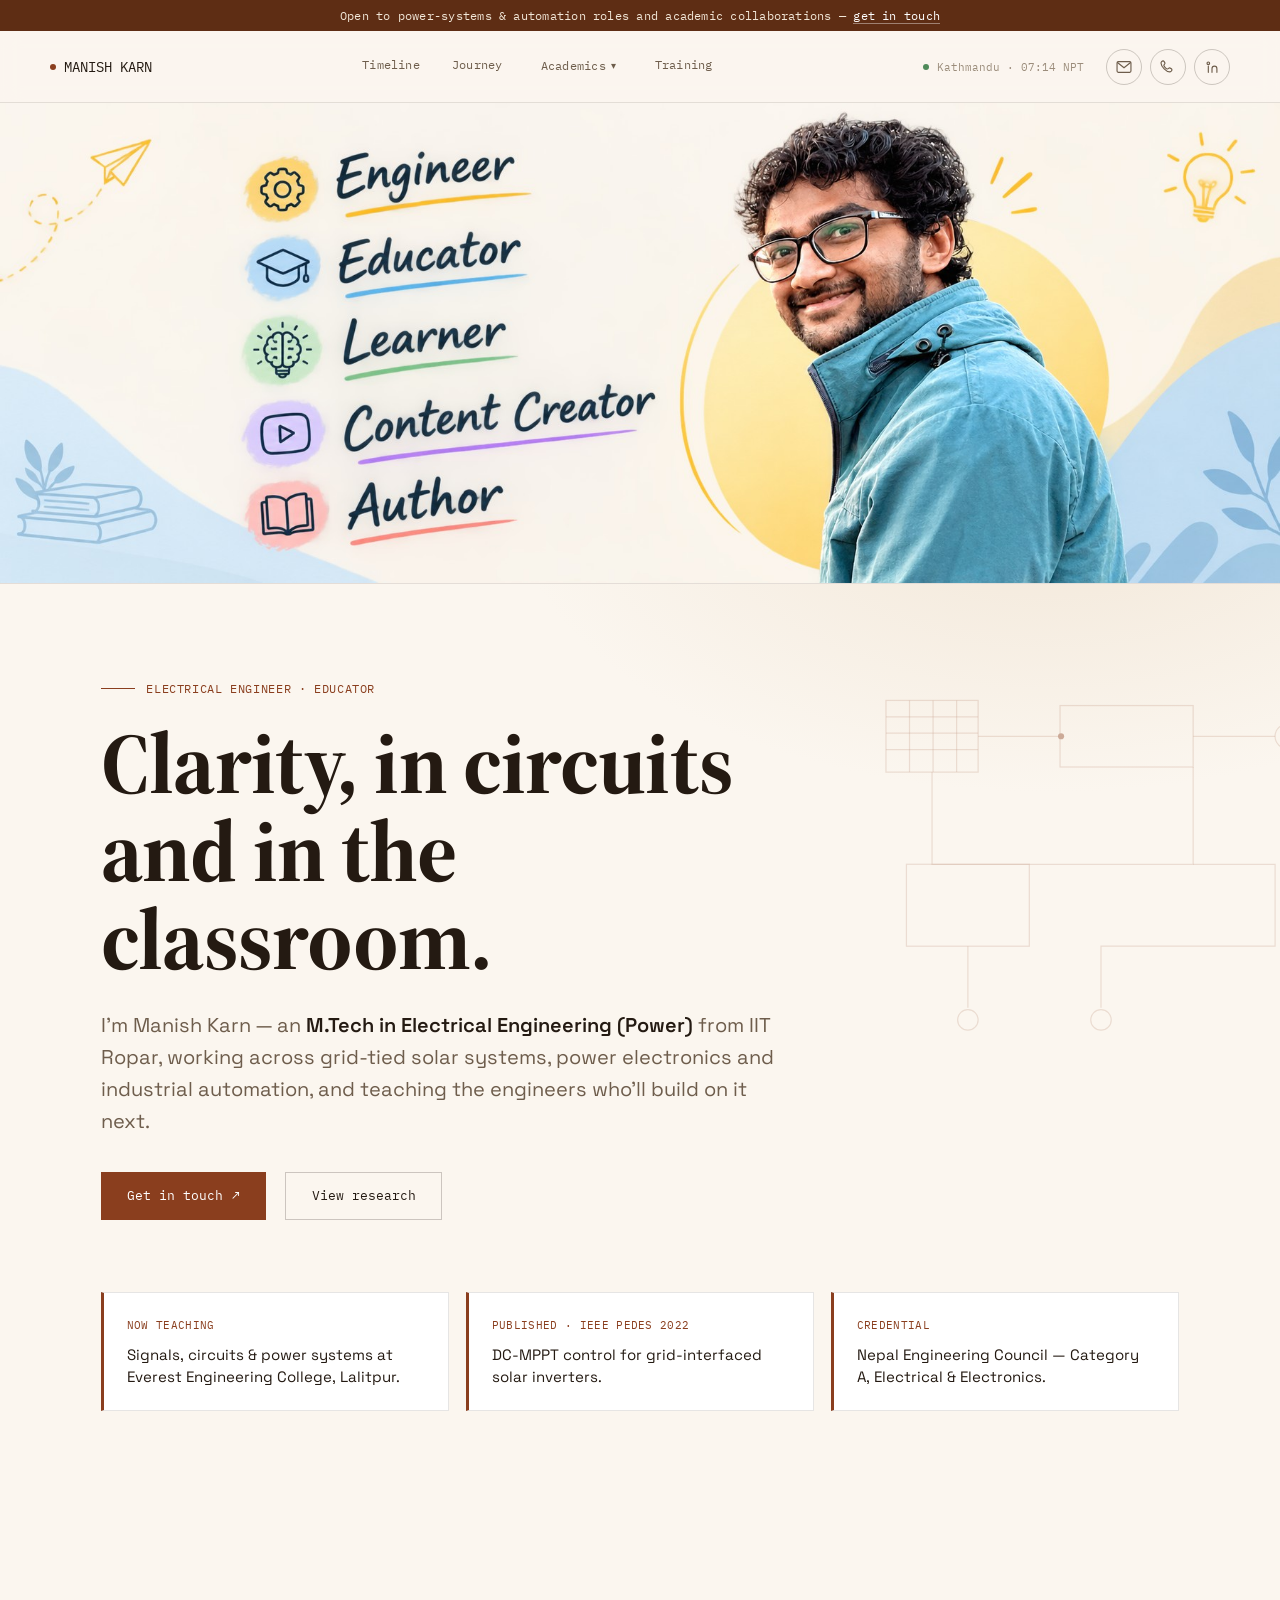
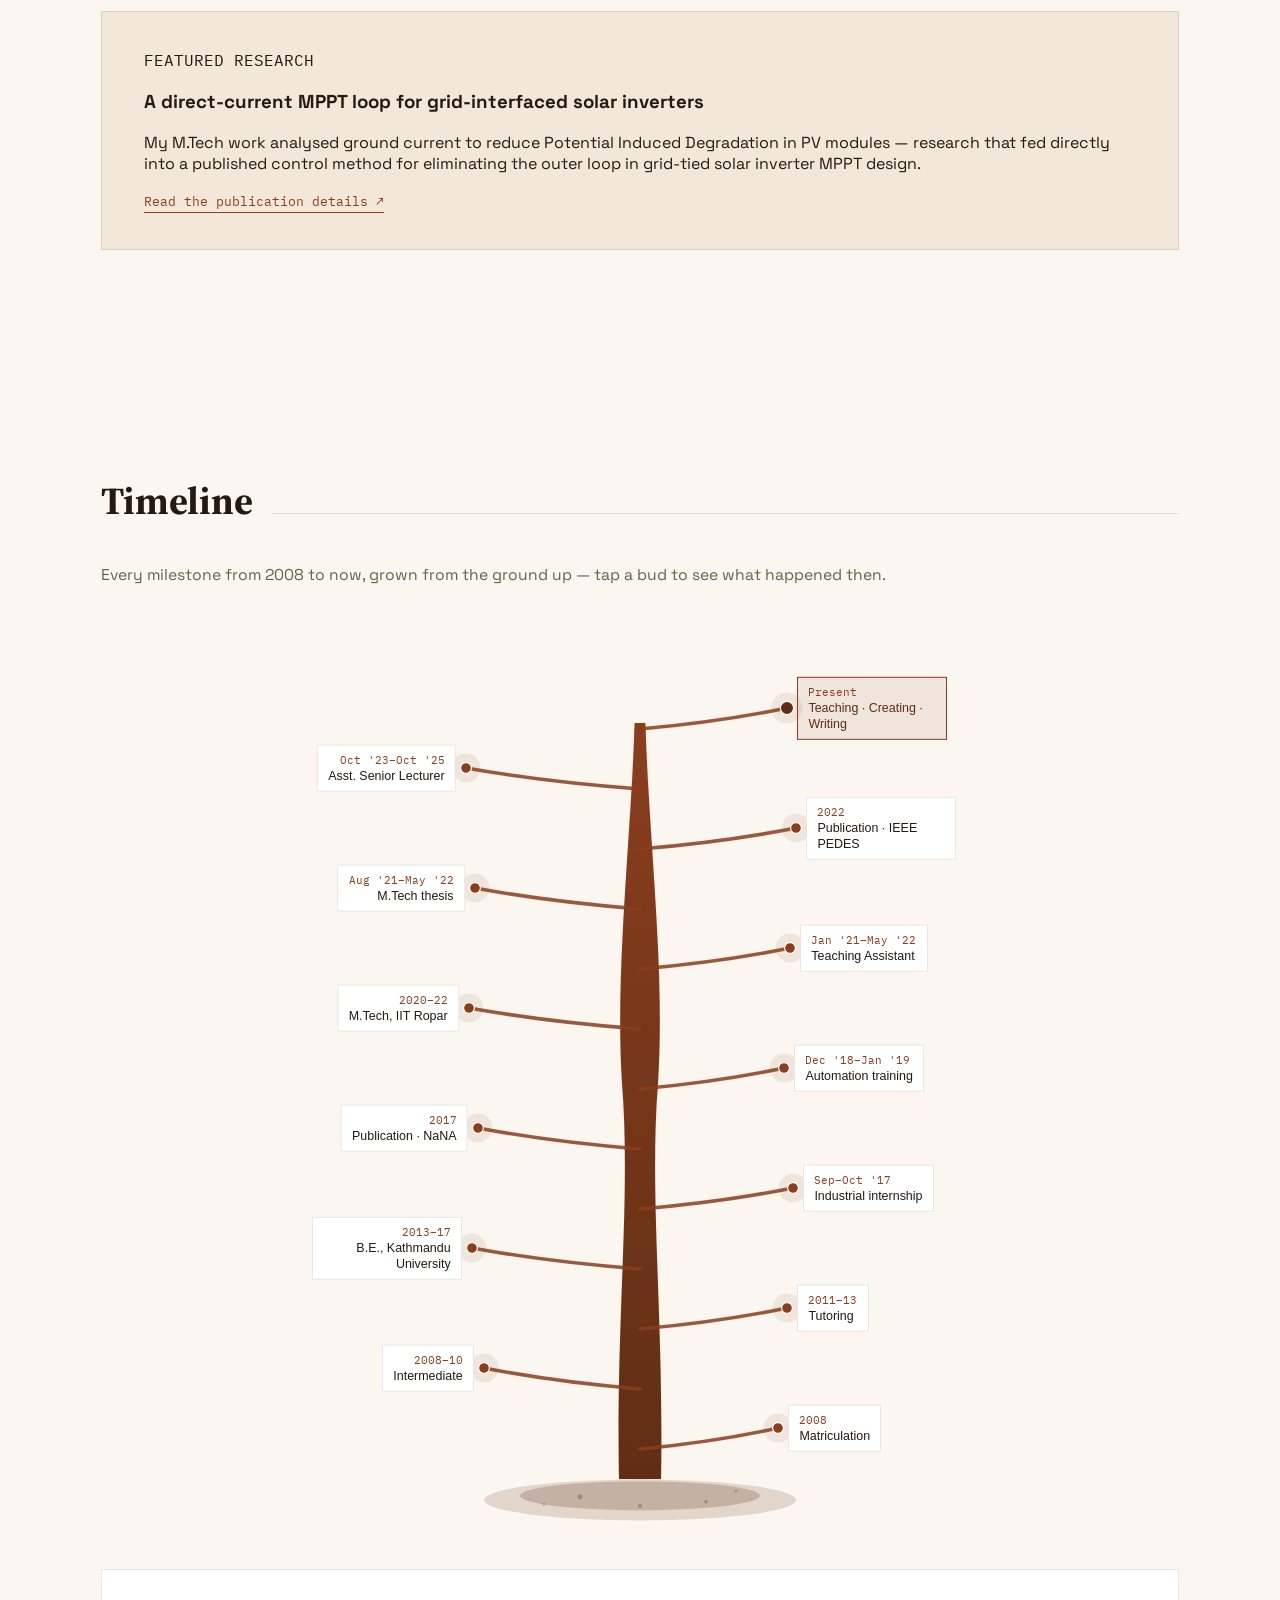
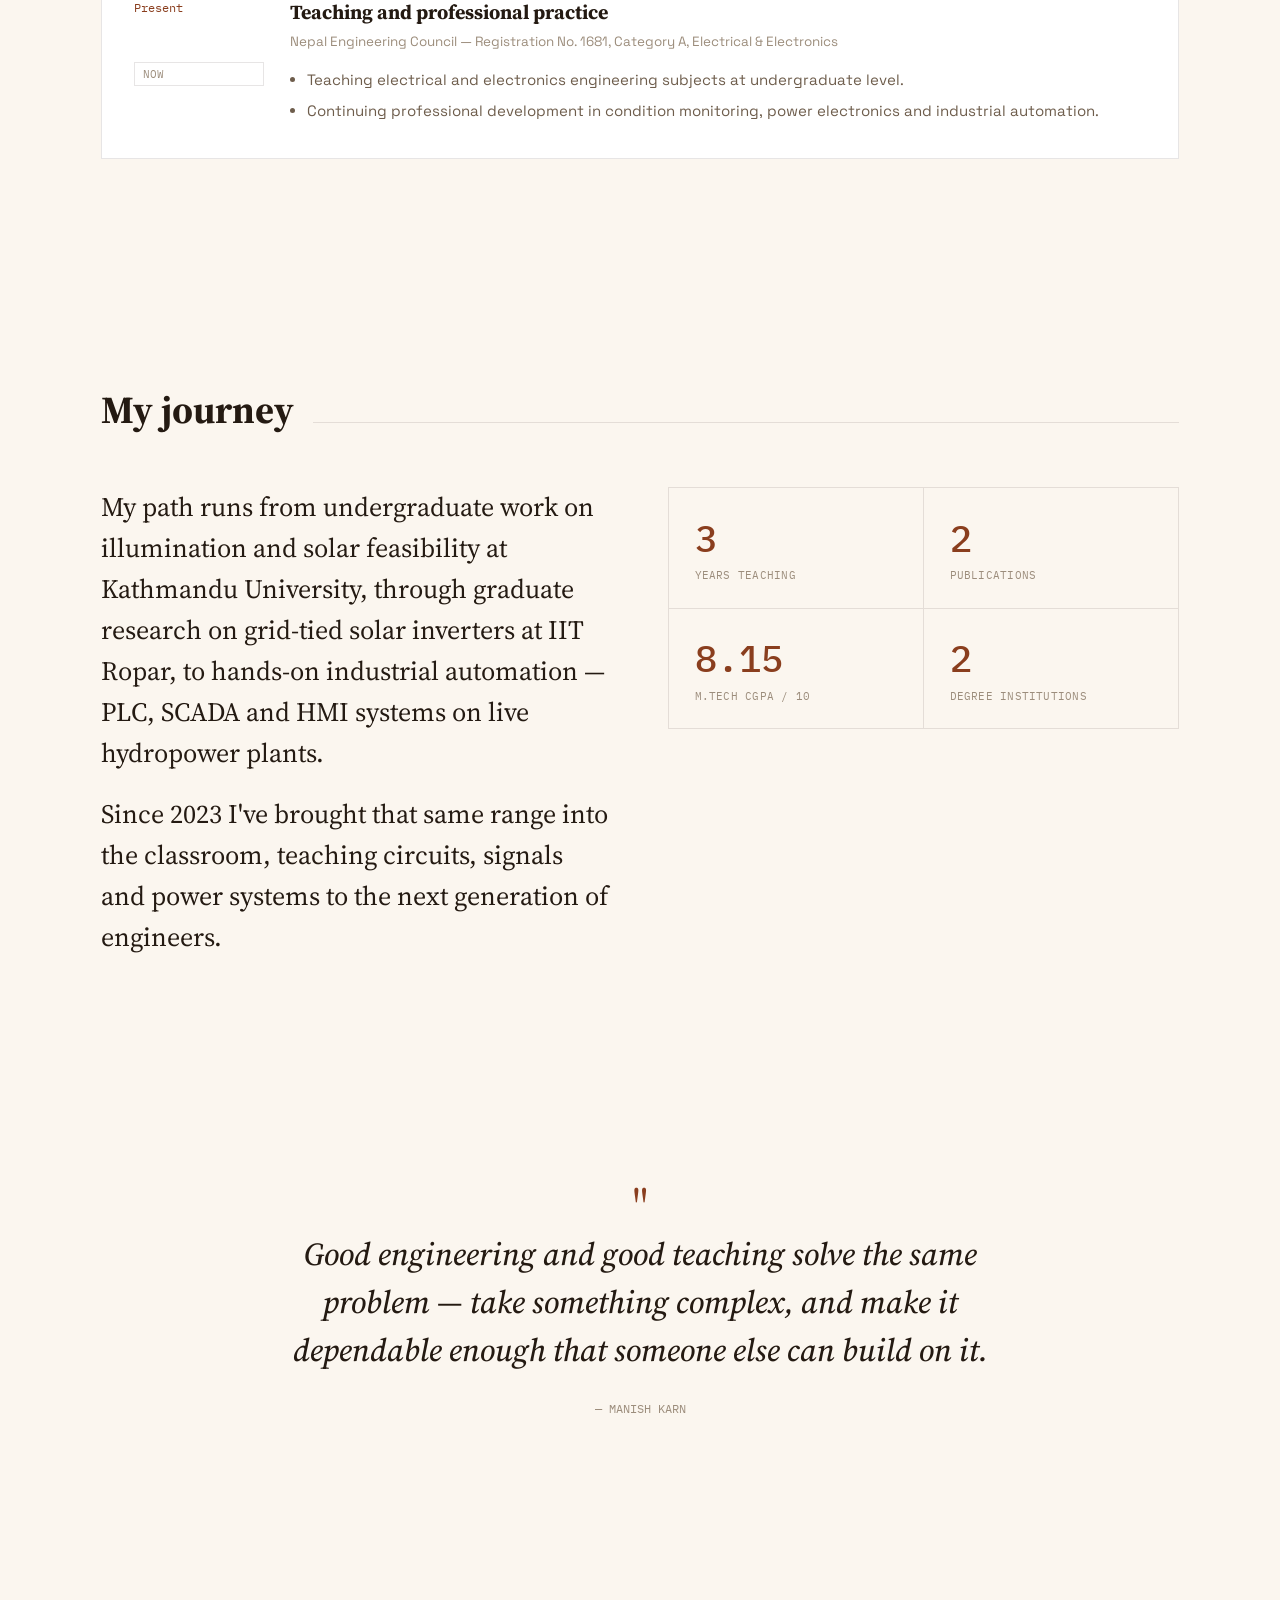
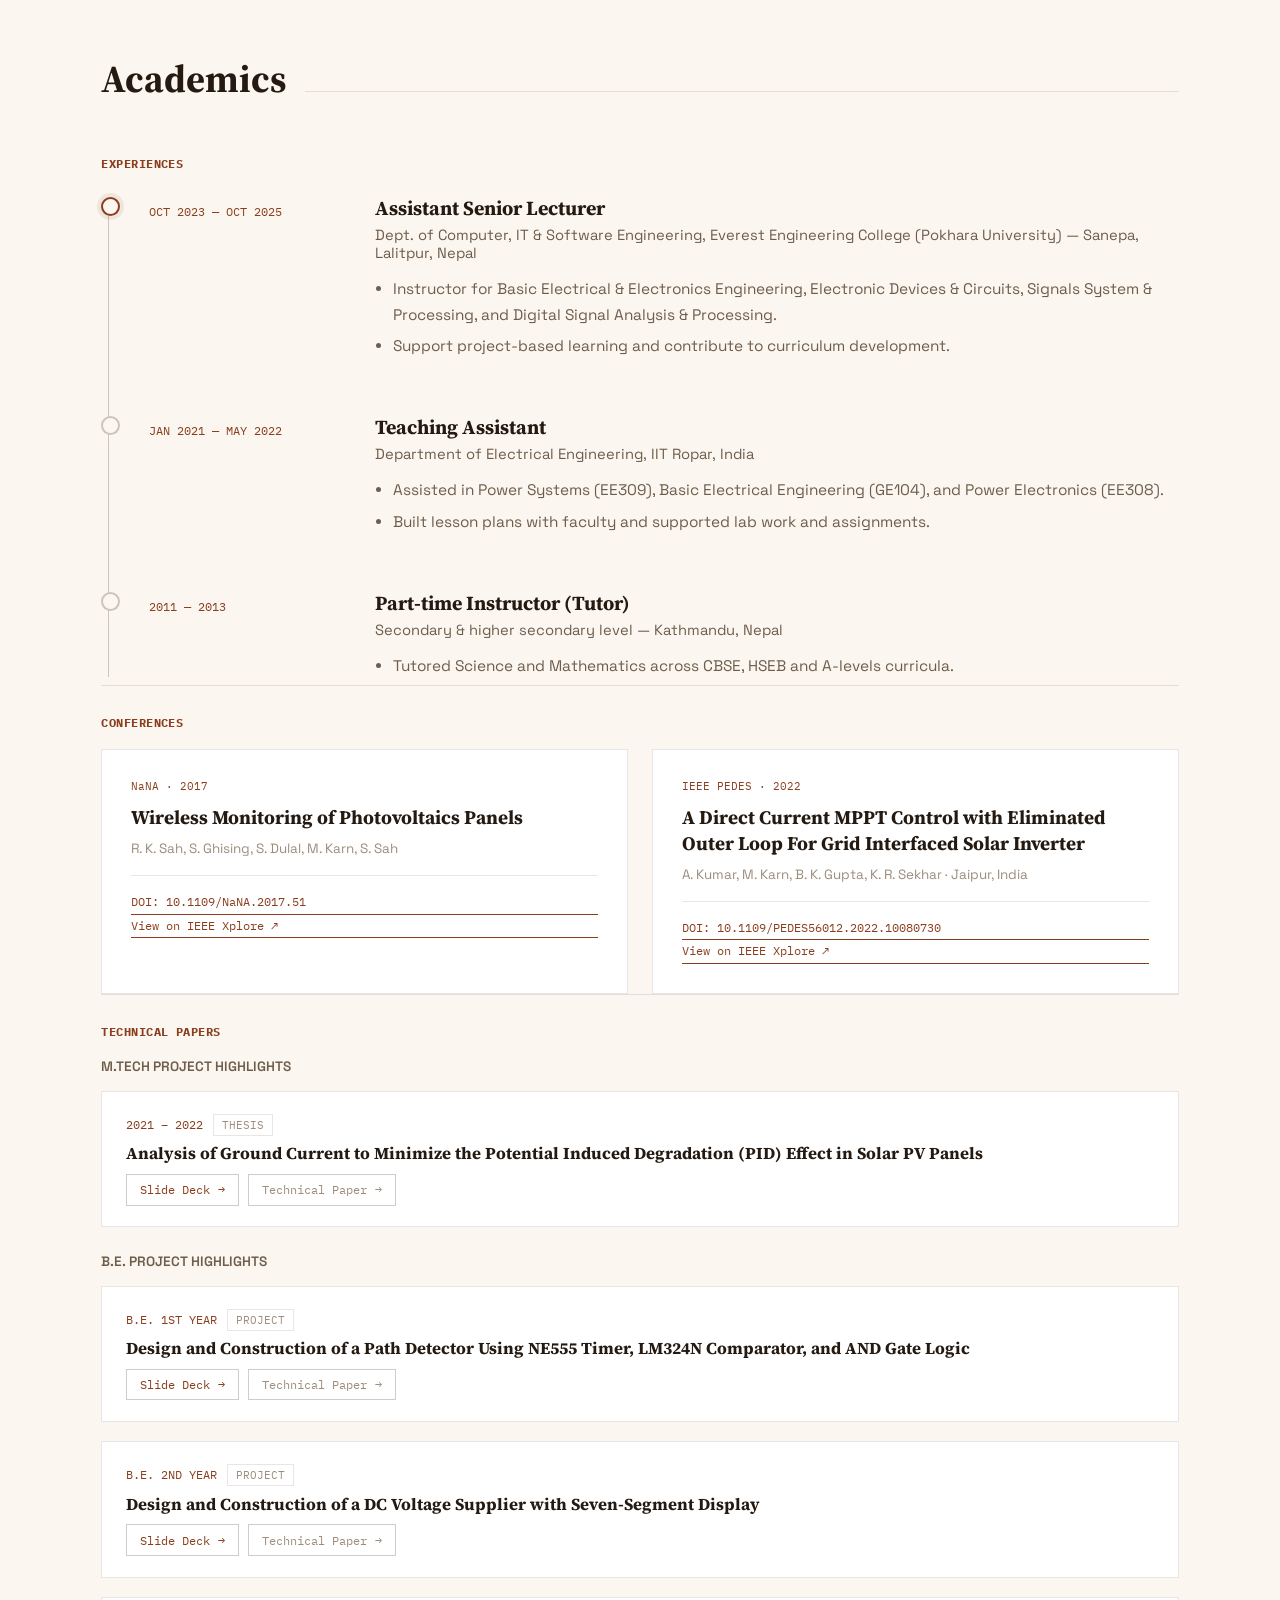
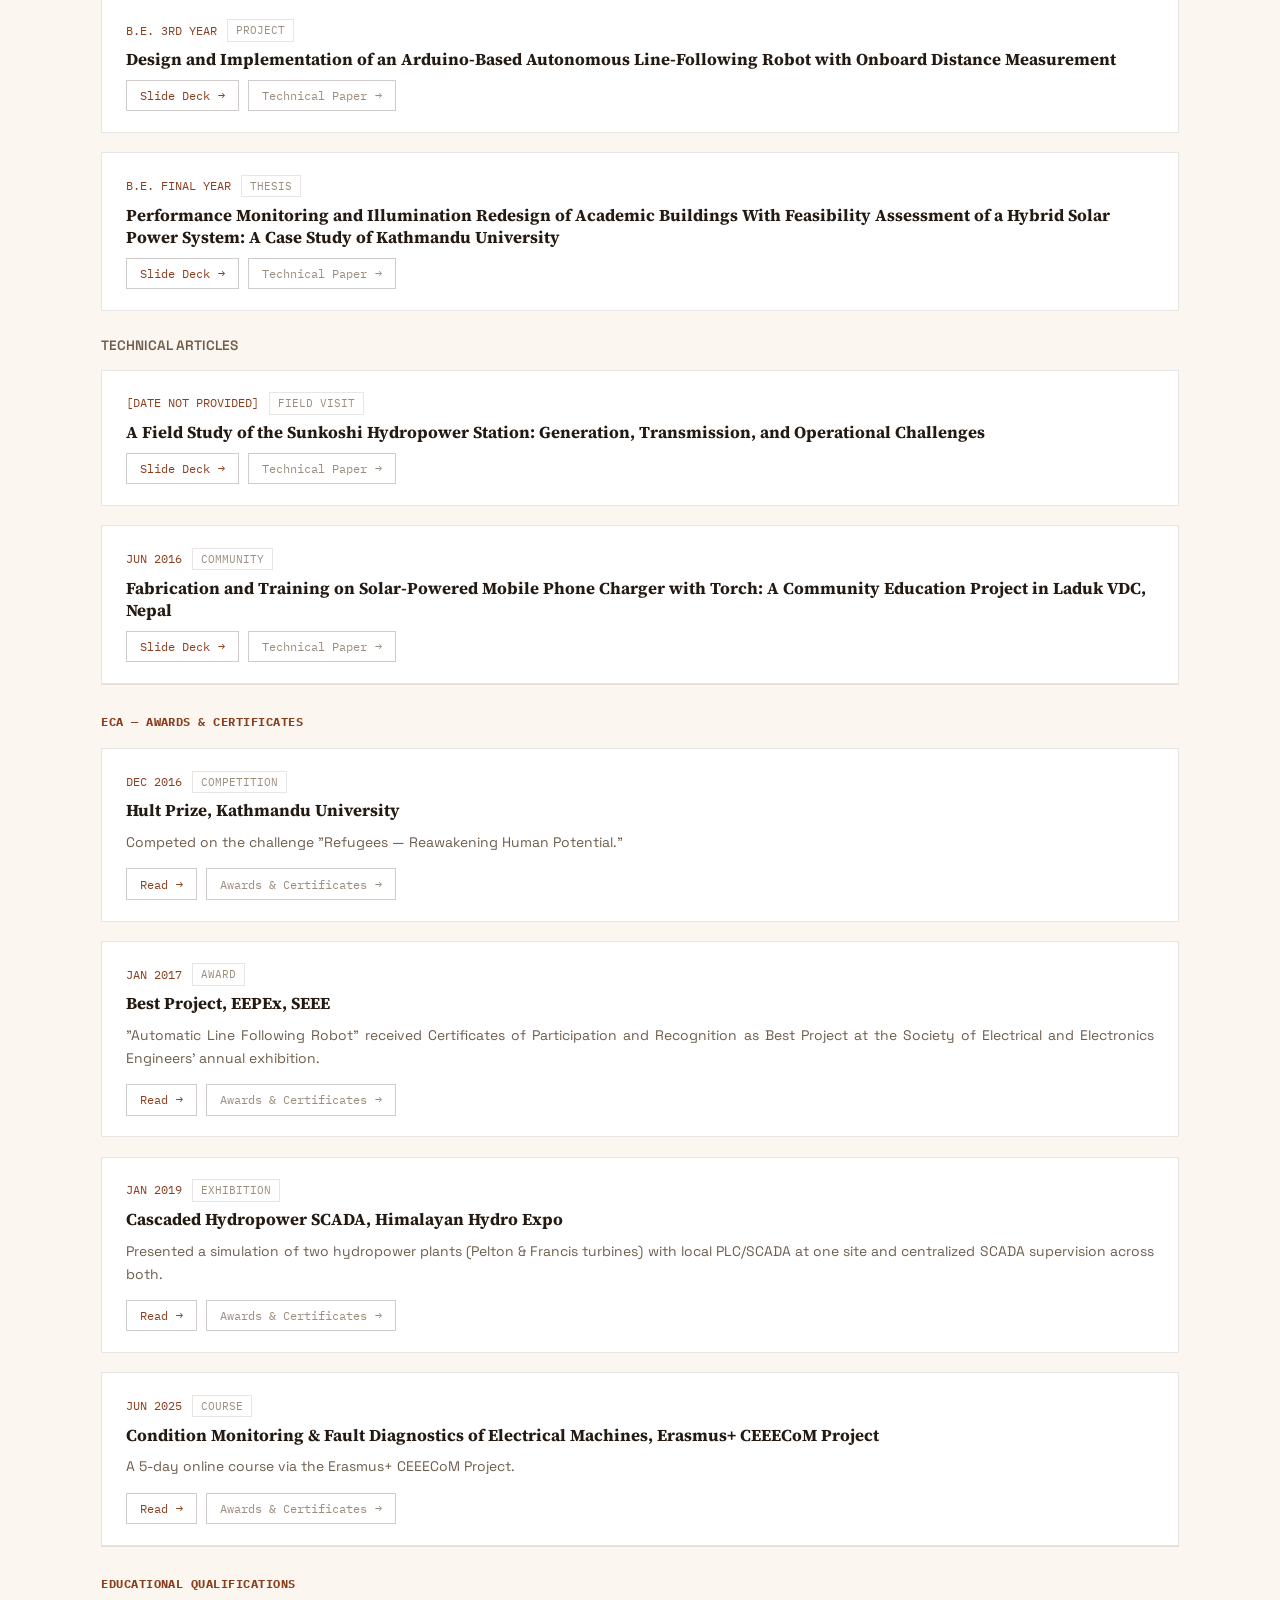
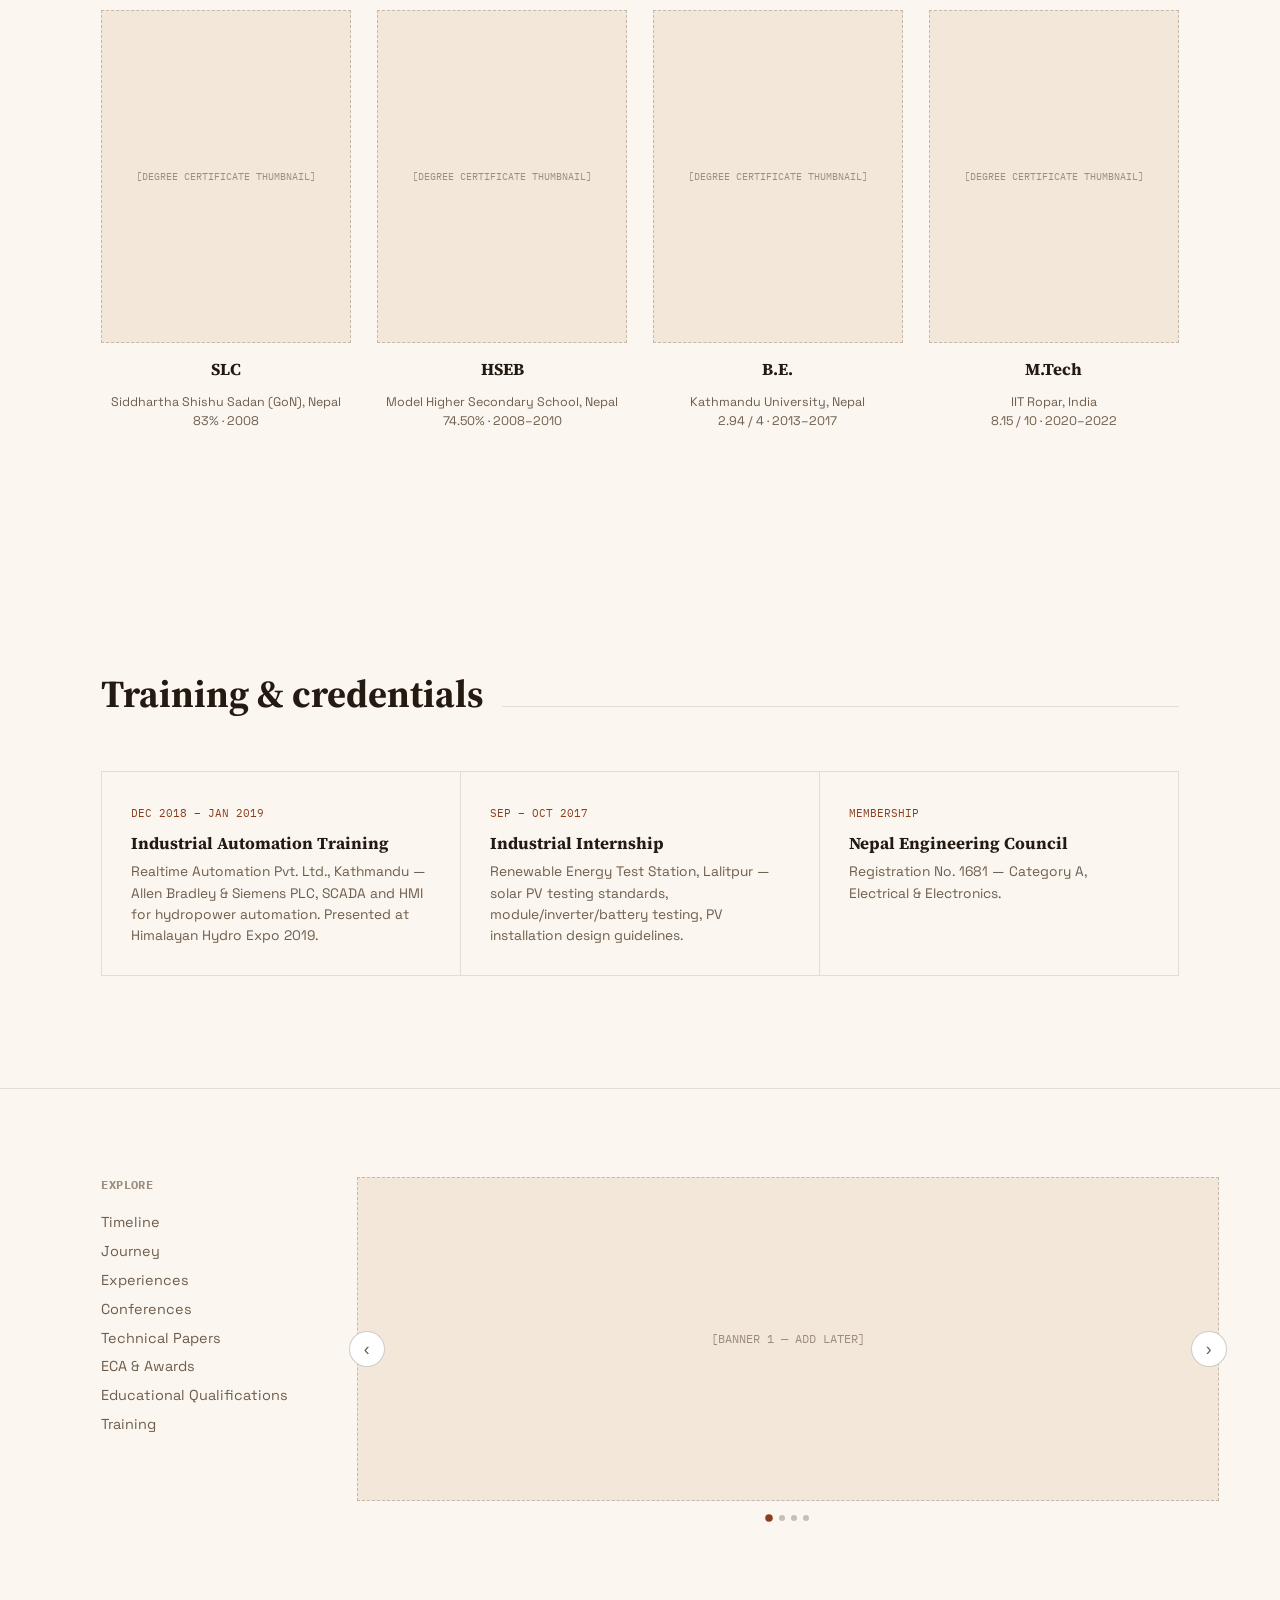
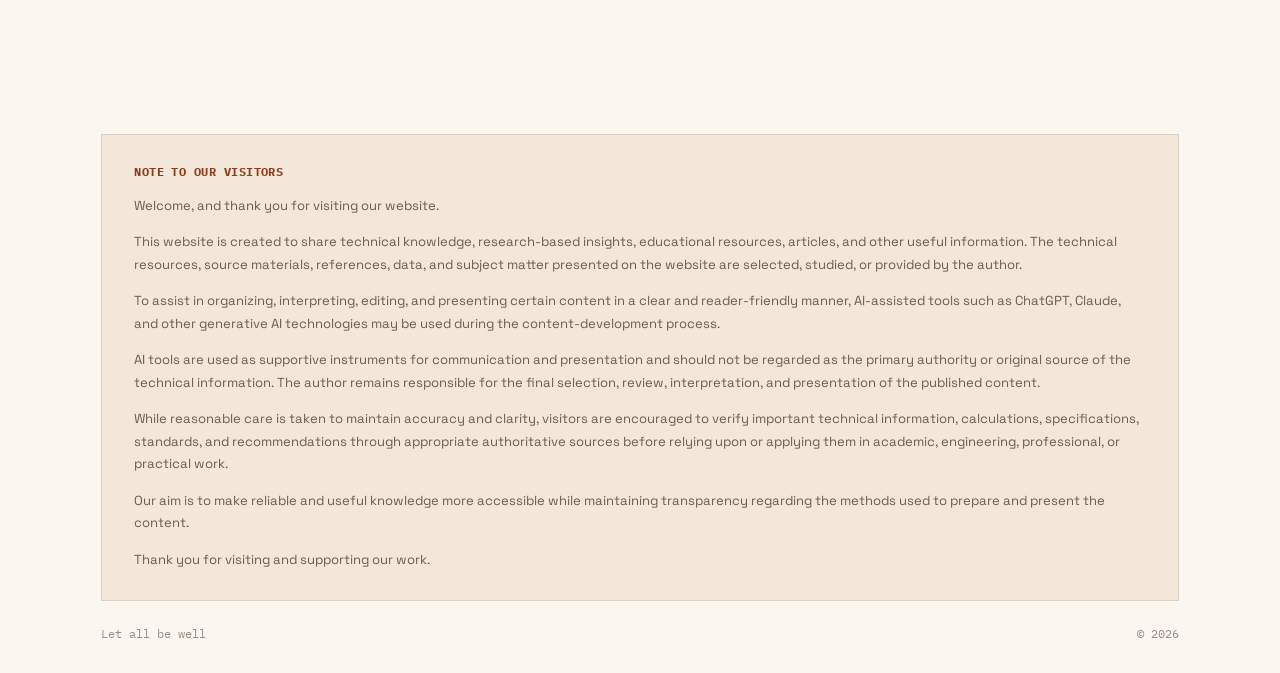
==== commit 3c04e4ce: "Add files via upload" ====
--- a/manish-karn-portfolio.html
+++ b/manish-karn-portfolio.html
@@ -282,7 +282,8 @@
   .r-card h3{ font-family:'Source Serif 4', serif; font-size:1.2rem; margin:0 0 0.4rem; line-height:1.35; }
   .r-card .org{ color: var(--ink-faint); font-size:0.84rem; margin:0 0 1rem; }
   .r-card p{ color: var(--ink-dim); font-size:0.94rem; line-height:1.6; margin:0 0 1.1rem; }
-  .r-card .tools, .r-card .doi{ font-family:'IBM Plex Mono', monospace; font-size:0.72rem; color: var(--ink-faint); border-top:1px solid var(--line); padding-top:0.9rem; }
+  .r-card .tools, .r-card .doi{ font-family:'IBM Plex Mono', monospace; font-size:0.72rem; color: var(--ink-faint); border-top:1px solid var(--line); padding-top:0.9rem; line-height:1.9; }
+  .r-card .doi a{ display:block; }
   .r-card .doi a{ color: var(--brown); border-bottom:1px solid var(--brown); padding-bottom:1px; transition: color .2s ease; }
   .r-card .doi a:hover{ color: var(--brown-dark); }
   .read-link{ display:inline-flex; align-items:center; gap:0.4rem; margin-top:0.9rem; font-family:'IBM Plex Mono', monospace; font-size:0.78rem; color: var(--brown); }
@@ -322,103 +323,63 @@
   .chip:hover{ border-color: var(--brown); color: var(--ink); background: var(--brown-soft); }
 
   /* ---------------- media / channels : row layout ---------------- */
-  .creations-sub{
+  .creations-sub, .section-sub{
     font-family:'IBM Plex Mono', monospace; font-size:0.74rem; color: var(--brown); letter-spacing:0.04em;
     margin: 0 0 1.2rem; padding-top:1.8rem; border-top:1px solid var(--line); scroll-margin-top: 6rem;
   }
-  .creations-sub:first-of-type{ padding-top:0; border-top:none; }
-
-  .channel-rows{ display:flex; flex-direction:column; border-bottom:1px solid var(--line); margin-bottom:3rem; }
-  .channel-row{
-    display:flex; flex-direction:column; gap:1.1rem; padding:2rem 0;
-    border-top:1px solid var(--line);
-  }
-  .channel-row-top{ display:flex; align-items:flex-start; justify-content:space-between; gap:1.5rem; flex-wrap:wrap; }
-  .channel-row-id{ display:flex; align-items:center; gap:0.9rem; }
-  .channel-preview{
-    position:relative; display:block; flex:0 0 200px; width:200px; aspect-ratio:16/9; overflow:hidden;
-    border:1px solid var(--line); background: var(--surface-warm);
-  }
-  .channel-preview-thumb{ width:100%; height:100%; object-fit:cover; display:block; transition: transform .35s ease; }
-  .channel-preview:hover .channel-preview-thumb{ transform: scale(1.06); }
-  .channel-preview .play-badge{ position:absolute; inset:0; display:flex; align-items:center; justify-content:center; }
-  .channel-preview .play-circle{
-    width:38px; height:38px; border-radius:50%; background: rgba(20,15,10,0.55);
-    display:flex; align-items:center; justify-content:center; transition: background .2s ease, transform .2s ease;
-  }
-  .channel-preview:hover .play-circle{ background: var(--brown); transform: scale(1.08); }
-  .channel-preview .tri{ width:0; height:0; border-top:7px solid transparent; border-bottom:7px solid transparent; border-left:11px solid #fff; margin-left:2px; }
-  @media (max-width:600px){ .channel-preview{ flex:0 0 100%; width:100%; max-width:320px; } }
-  .channel-mark{ width:44px; height:44px; border-radius:50%; background: var(--surface-warm); border:1px solid var(--line); display:flex; align-items:center; justify-content:center; font-family:'Source Serif 4', serif; font-weight:700; color: var(--brown); flex-shrink:0; overflow:hidden; }
-  .channel-mark img{ width:100%; height:100%; object-fit:cover; display:block; }
-  .channel-row h3{ font-family:'Source Serif 4', serif; font-size:1.15rem; margin:0; line-height:1.3; }
-  .channel-stat{ font-family:'IBM Plex Mono', monospace; font-size:0.7rem; color: var(--ink-faint); }
-  .channel-desc{
-    color: var(--ink-dim); font-size:0.94rem; line-height:1.75; margin:0; width:100%;
-    text-align:justify; text-justify:inter-word;
-  }
-  .channel-icons{ display:flex; flex-wrap:wrap; gap:0.6rem; }
-  .channel-icon-link{
-    width:38px; height:38px; border-radius:50%; border:1px solid var(--line-strong);
-    display:flex; align-items:center; justify-content:center; color: var(--ink-dim);
-    transition: border-color .2s ease, color .2s ease, background .2s ease;
-  }
-  .channel-icon-link svg{ width:18px; height:18px; }
-  .channel-icon-link:hover{ border-color: var(--brown); color: var(--brown); background: var(--brown-soft); }
-  .placeholder-note{ font-family:'IBM Plex Mono', monospace; font-size:0.68rem; color: var(--ink-faint); font-style:italic; }
-  @media (max-width:860px){
-    .channel-row{ gap:1rem; }
-  }
-
-  /* video modal player */
-  .video-modal{ position:fixed; inset:0; z-index:500; display:flex; align-items:center; justify-content:center; padding: 2.2rem; }
-  .video-modal[hidden]{ display:none; }
-  .video-modal-backdrop{ position:absolute; inset:0; background: rgba(20,14,9,0.8); }
-  .video-modal-box{ position:relative; width:min(920px,94vw); }
-  .video-modal-player{ position:relative; aspect-ratio:16/9; background:#000; border:1px solid rgba(255,255,255,0.15); }
-  .video-modal-player iframe{ width:100%; height:100%; border:0; display:block; }
-  .video-modal-close{
-    position:absolute; top:-42px; right:0; background:none; border:none; color:#fff; font-size:2rem;
-    line-height:1; cursor:pointer; font-family:'Space Grotesk', sans-serif;
-  }
-
-  /* ---------------- books: row layout ---------------- */
-  .book-rows{ display:flex; flex-direction:column; }
-  .book-row{
-    display:flex; align-items:flex-start; gap:2rem; padding:2rem 0; border-top:1px solid var(--line);
-    transition: background .2s ease;
-  }
-  .book-rows{ border-bottom:1px solid var(--line); }
-  .book-thumb{
-    flex:0 0 132px; width:132px; aspect-ratio: 3/4.6; overflow:hidden; border:1px solid var(--line);
-    box-shadow: 0 10px 24px -14px rgba(36,26,18,0.35);
-  }
-  .book-thumb img{ width:100%; height:100%; object-fit:cover; display:block; }
-  .book-row-body{ flex:1; min-width:0; display:flex; flex-direction:column; gap:0.2rem; }
-  .book-row-body .tag{ font-family:'IBM Plex Mono', monospace; font-size:0.68rem; color: var(--brown); }
-  .book-row-body h3{ font-family:'Source Serif 4', serif; font-size:1.15rem; margin:0.55rem 0 0.5rem; line-height:1.32; }
-  .book-row-body .book-blurb{ color: var(--ink-dim); font-size:0.9rem; line-height:1.7; margin:0 0 1rem; text-align:justify; text-justify:inter-word; }
-  .book-more-toggle{
-    font-family:'IBM Plex Mono', monospace; font-size:0.72rem; color: var(--brown);
-    background:none; border:1px solid var(--line-strong); padding:0.5rem 0.8rem; cursor:pointer;
-    display:inline-flex; align-items:center; gap:0.4rem; align-self:flex-start; margin-bottom:0.9rem;
-    transition: border-color .2s ease, background .2s ease;
-  }
-  .book-more-toggle:hover{ border-color: var(--brown); background: var(--brown-soft); }
-  .book-more-toggle .chev{ transition: transform .25s var(--ease); }
-  .book-more-toggle[aria-expanded="true"] .chev{ transform: rotate(180deg); }
-  .book-more{ font-size:0.9rem; color: var(--ink-dim); line-height:1.7; margin-bottom:1.1rem; text-align:justify; text-justify:inter-word; }
-  .book-more[hidden]{ display:none; }
-  .book-more p{ margin:0 0 0.9rem; }
-  .book-more ul{ margin:0 0 1rem; padding-left:1.1rem; }
-  .book-more li{ margin-bottom:0.55rem; }
-  .book-row.upcoming{ align-items:center; }
-  .book-row.upcoming .book-thumb{ display:flex; align-items:center; justify-content:center; border-style:dashed; box-shadow:none; background:var(--surface-warm); }
-  .book-row.upcoming .book-thumb span{ font-family:'IBM Plex Mono', monospace; font-size:0.68rem; color: var(--ink-faint); text-align:center; padding:0 0.6rem; }
-  @media (max-width:700px){
-    .book-row{ flex-direction:column; gap:1rem; }
-    .book-thumb{ width:110px; flex:0 0 110px; }
-  }
+  .creations-sub:first-of-type, .section-sub:first-of-type{ padding-top:0; border-top:none; }
+  .section-subgroup{
+    font-family:'Space Grotesk', sans-serif; font-size:0.85rem; font-weight:600; color: var(--ink-dim);
+    margin: 1.6rem 0 1rem;
+  }
+  .section-subgroup:first-of-type{ margin-top:0.4rem; }
+
+  /* single-column project/paper stack (no alternating sides) */
+  .proj-stack{ display:flex; flex-direction:column; gap:1.2rem; }
+  .proj-stack .proj-card{ max-width:none; width:100%; opacity:1; transform:none; }
+
+  /* slide-deck viewer (in the book-reader modal) */
+  .deck-viewer{ text-align:center; }
+  .deck-slide-img{ display:none; width:100%; border:1px solid var(--line); background: var(--surface-warm); }
+  .deck-slide-img.active{ display:block; }
+  .deck-nav{
+    display:flex; align-items:center; justify-content:space-between; gap:1rem;
+    margin-top:1rem; font-family:'IBM Plex Mono', monospace; font-size:0.75rem; color: var(--ink-dim);
+  }
+  .deck-nav button{
+    border:1px solid var(--line-strong); background:none; padding:0.5rem 1.1rem; cursor:pointer;
+    color: var(--ink-dim); transition: border-color .2s ease, color .2s ease, background .2s ease;
+  }
+  .deck-nav button:hover:not(:disabled){ border-color: var(--brown); color: var(--brown); background: var(--brown-soft); }
+  .deck-nav button:disabled{ opacity:0.35; cursor:default; }
+  .deck-counter{ white-space:nowrap; }
+
+  /* native PDF viewer (technical paper, embedded as uploaded) */
+  .pdf-viewer{ text-align:left; }
+  .pdf-frame{ width:100%; height:75vh; border:1px solid var(--line); background: var(--surface-warm); display:block; }
+  .pdf-fallback{
+    display:flex; align-items:center; justify-content:space-between; gap:1rem; flex-wrap:wrap;
+    margin-top:0.8rem; font-family:'IBM Plex Mono', monospace; font-size:0.75rem; color: var(--ink-faint);
+  }
+  .pdf-fallback a{ color: var(--brown); border-bottom:1px solid var(--brown); padding-bottom:1px; }
+  @media (max-width:700px){ .pdf-frame{ height:65vh; } }
+
+  /* ECA / awards compact list */
+  .eca-list{ display:flex; flex-direction:column; border-bottom:1px solid var(--line); }
+  .eca-row{ display:flex; align-items:center; justify-content:space-between; gap:1rem; padding:1rem 0; border-top:1px solid var(--line); flex-wrap:wrap; }
+  .eca-title{ font-family:'Source Serif 4', serif; font-size:0.98rem; color: var(--ink); }
+
+  /* educational qualifications stage row */
+  .edu-stages{ display:grid; grid-template-columns: repeat(4,1fr); gap:1.6rem; }
+  @media (max-width:780px){ .edu-stages{ grid-template-columns: repeat(2,1fr); } }
+  .edu-stage{ text-align:center; }
+  .stage-thumb{
+    aspect-ratio: 3/4; border:1px dashed var(--line-strong); background: var(--surface-warm);
+    display:flex; align-items:center; justify-content:center; margin-bottom:0.9rem; padding:0.6rem;
+    font-family:'IBM Plex Mono', monospace; font-size:0.62rem; color: var(--ink-faint); text-align:center;
+  }
+  .edu-stage h4{ font-family:'Source Serif 4', serif; font-size:1.05rem; margin:0 0 0.4rem; }
+  .stage-detail{ font-size:0.78rem; color: var(--ink-dim); line-height:1.5; }
 
   /* ---------------- projects & activities: alternating animated timeline ---------------- */
   .proj-timeline{ position:relative; padding:0.5rem 0 0.5rem; }
@@ -488,6 +449,35 @@
     margin: 0.9rem 0 1.6rem; padding-bottom:1.3rem; border-bottom:1px solid var(--line);
   }
   .article-body{ font-family:'Source Serif 4', serif; font-size:1.08rem; line-height:1.85; color: var(--ink); max-width:62ch; margin:0 auto; text-align:justify; text-justify:inter-word; }
+  .article-modal-box.wide .article-body{ max-width:none; }
+  .article-body h4{ font-family:'Space Grotesk', sans-serif; font-size:1.02rem; font-weight:700; margin:1.8rem 0 0.8rem; text-align:left; }
+  .article-body h5{ font-family:'Space Grotesk', sans-serif; font-size:0.92rem; font-weight:700; color: var(--brown); margin:1.4rem 0 0.6rem; text-align:left; }
+  .paper-authors{ font-family:'Space Grotesk', sans-serif; font-size:0.9rem; color: var(--ink-dim); text-align:center; margin:0 0 1.6rem; }
+  .paper-abstract{ font-size:0.96rem; background: var(--surface-warm); padding:1.2rem 1.4rem; border:1px solid var(--line); margin-bottom:1.6rem; }
+  .paper-abstract p:first-of-type::first-letter{ font-size:1em; float:none; }
+  .paper-index-terms{ font-family:'IBM Plex Mono', monospace; font-size:0.78rem; color: var(--ink-faint); text-align:left; margin:0 0 1.8rem; }
+  .article-body figure{ margin:1.6rem 0; text-align:center; }
+  .article-body figure img{ max-width:100%; border:1px solid var(--line); }
+  .article-body figcaption{ font-family:'IBM Plex Mono', monospace; font-size:0.74rem; color: var(--ink-faint); margin-top:0.6rem; text-align:left; }
+  .article-body table{ width:100%; border-collapse:collapse; margin:1.2rem 0; font-family:'IBM Plex Mono', monospace; font-size:0.78rem; text-align:left; }
+  .article-body table caption{ font-size:0.74rem; color: var(--ink-faint); text-align:left; margin-bottom:0.5rem; caption-side:top; }
+  .article-body th, .article-body td{ border:1px solid var(--line); padding:0.5rem 0.6rem; text-align:left; }
+  .article-body th{ background: var(--surface-warm); }
+  .article-body ol.refs{ font-size:0.85rem; padding-left:1.3rem; }
+  .article-body ol.refs li{ margin-bottom:0.5rem; }
+
+  .reader-controls{ display:flex; justify-content:flex-end; gap:0.5rem; margin-bottom:1rem; }
+  .reader-toggle-btn{
+    font-family:'IBM Plex Mono', monospace; font-size:0.68rem; color: var(--ink-dim);
+    background:none; border:1px solid var(--line-strong); padding:0.35rem 0.65rem; cursor:pointer;
+    transition: border-color .2s ease, color .2s ease, background .2s ease;
+  }
+  .reader-toggle-btn.active, .reader-toggle-btn:hover{ border-color: var(--brown); color: var(--brown); background: var(--brown-soft); }
+  .article-body.h-mode{
+    column-width: 46ch; column-gap: 3.2rem; height: 62vh; overflow-x:auto; overflow-y:hidden;
+    text-align:left;
+  }
+  .article-body.h-mode figure, .article-body.h-mode table{ break-inside: avoid; }
   .article-body p{ margin:0 0 1.3rem; }
   .article-body p:first-of-type::first-letter{
     font-size:3.1em; float:left; line-height:0.85; padding-right:0.1em; padding-top:0.05em;
@@ -574,25 +564,18 @@
     <a href="#top" class="nav-mark"><span class="dot"></span>MANISH&nbsp;KARN</a>
     <nav class="nav-links" id="navLinks">
       <a href="#timeline">Timeline</a>
-      <div class="nav-drop" id="navDropCh1">
-        <button class="nav-drop-btn" aria-expanded="false">Chapter 1 <span class="caret">▾</span></button>
+      <a href="#journey">Journey</a>
+      <div class="nav-drop" id="navDropAcademics">
+        <button class="nav-drop-btn" aria-expanded="false">Academics <span class="caret">▾</span></button>
         <div class="nav-drop-menu">
-          <a href="#journey">Journey</a>
-          <a href="#experience">Experience</a>
-          <a href="#research">Research</a>
-          <a href="#education">Education</a>
-          <a href="#projects">Projects</a>
-        </div>
-      </div>
-      <a href="#chapter-2">Chapter 2</a>
-      <div class="nav-drop" id="navDropCh3">
-        <button class="nav-drop-btn" aria-expanded="false">Chapter 3 <span class="caret">▾</span></button>
-        <div class="nav-drop-menu">
-          <a href="#media-channels">Media &amp; Channels</a>
-          <a href="#books-sub">Books</a>
-        </div>
-      </div>
-      <a href="#chapter-4">Chapter 4</a>
+          <a href="#academics-experiences">Experiences</a>
+          <a href="#academics-conferences">Conferences</a>
+          <a href="#academics-technical-papers">Technical Papers</a>
+          <a href="#academics-eca">ECA &amp; Awards</a>
+          <a href="#academics-education">Educational Qualifications</a>
+        </div>
+      </div>
+      <a href="#recognition-sec">Training</a>
     </nav>
     <div class="nav-cta">
       <div class="nav-status"><span class="pulse"></span><span id="localTime">Kathmandu</span></div>
@@ -620,17 +603,14 @@
 <div class="mobile-menu" id="mobileMenu">
   <button class="mobile-close" id="mobileClose" aria-label="Close menu">&times;</button>
   <a href="#timeline">Timeline</a>
-  <div class="mm-group-label">CHAPTER 1</div>
-  <a class="mm-sub" href="#journey">Journey</a>
-  <a class="mm-sub" href="#experience">Experience</a>
-  <a class="mm-sub" href="#research">Research</a>
-  <a class="mm-sub" href="#education">Education</a>
-  <a class="mm-sub" href="#projects">Projects</a>
-  <a href="#chapter-2">Chapter 2</a>
-  <div class="mm-group-label">CHAPTER 3</div>
-  <a class="mm-sub" href="#media-channels">Media &amp; Channels</a>
-  <a class="mm-sub" href="#books-sub">Books</a>
-  <a href="#chapter-4">Chapter 4</a>
+  <a href="#journey">Journey</a>
+  <div class="mm-group-label">ACADEMICS</div>
+  <a class="mm-sub" href="#academics-experiences">Experiences</a>
+  <a class="mm-sub" href="#academics-conferences">Conferences</a>
+  <a class="mm-sub" href="#academics-technical-papers">Technical Papers</a>
+  <a class="mm-sub" href="#academics-eca">ECA &amp; Awards</a>
+  <a class="mm-sub" href="#academics-education">Educational Qualifications</a>
+  <a href="#recognition-sec">Training</a>
 </div>
 
 <div class="site-banner" id="siteBanner">
@@ -665,7 +645,7 @@
       <p class="hero-sub">I'm Manish Karn — an <strong>M.Tech in Electrical Engineering (Power)</strong> from IIT Ropar, working across grid-tied solar systems, power electronics and industrial automation, and teaching the engineers who'll build on it next.</p>
       <div class="hero-actions">
         <a class="btn-primary" href="#contact">Get in touch <span aria-hidden="true">↗</span></a>
-        <a class="btn-secondary" href="#research">View research</a>
+        <a class="btn-secondary" href="#academics-conferences">View research</a>
       </div>
 
       <div class="ticker reveal">
@@ -682,7 +662,7 @@
         <span class="tag mono">FEATURED RESEARCH</span>
         <h3>A direct-current MPPT loop for grid-interfaced solar inverters</h3>
         <p>My M.Tech work analysed ground current to reduce Potential Induced Degradation in PV modules — research that fed directly into a published control method for eliminating the outer loop in grid-tied solar inverter MPPT design.</p>
-        <a class="feat-link" href="#research">Read the publication details ↗</a>
+        <a class="feat-link" href="#academics-conferences">Read the publication details ↗</a>
       </div>
     </div>
   </section>
@@ -785,7 +765,7 @@
           <template id="tl-9"><span class="tp-date">Aug 2021 — May 2022</span><span class="tp-tag">RESEARCH</span><div class="tl-panel-body"><h3>M.Tech Thesis — Ground current analysis to minimise PID effect in solar panels</h3><p class="tp-org">EED, IIT Ropar, India · Supervisor: Dr. K. Ramachandra Sekhar</p><p>Basis for the MPPT publication below.</p><p class="tp-extra">MATLAB · C2000 Delfino LaunchPad · TINA-TI · LTspice · EasyEDA</p></div></template>
           <template id="tl-10"><span class="tp-date">2022</span><span class="tp-tag">PUBLICATION</span><div class="tl-panel-body"><h3>A Direct Current MPPT Control with Eliminated Outer Loop for Grid-Interfaced Solar Inverter</h3><p class="tp-org">A. Kumar, M. Karn, B. K. Gupta, K. R. Sekhar · IEEE PEDES, Jaipur, India</p><p class="tp-extra">DOI <a href="https://doi.org/10.1109/PEDES56012.2022.10080730" target="_blank" rel="noopener">10.1109/PEDES56012.2022.10080730</a></p></div></template>
           <template id="tl-11"><span class="tp-date">Oct 2023 — Oct 2025</span><span class="tp-tag">EXPERIENCE</span><div class="tl-panel-body"><h3>Assistant Senior Lecturer</h3><p class="tp-org">Dept. of Computer, IT &amp; Software Engineering, Everest Engineering College (Pokhara University), Lalitpur, Nepal</p><ul><li>Instructor for Basic Electrical &amp; Electronics Engineering, Electronic Devices &amp; Circuits, Signals System &amp; Processing, and Digital Signal Analysis &amp; Processing.</li><li>Support project-based learning and contribute to curriculum development.</li></ul></div></template>
-          <template id="tl-12"><span class="tp-date">Present</span><span class="tp-tag">NOW</span><div class="tl-panel-body"><h3>Teaching, creating and writing</h3><p class="tp-org">Nepal Engineering Council — Registration No. 1681, Category A, Electrical &amp; Electronics</p><ul><li>Growing two YouTube channels — Bhavatu Sarvam and StoryKahani — plus Mysteries of Ancient.</li><li>Author of two books, <em>Think for Yourself</em> and <em>Things Our Grandparents Knew</em>, with more on the way.</li></ul></div></template>
+          <template id="tl-12"><span class="tp-date">Present</span><span class="tp-tag">NOW</span><div class="tl-panel-body"><h3>Teaching and professional practice</h3><p class="tp-org">Nepal Engineering Council — Registration No. 1681, Category A, Electrical &amp; Electronics</p><ul><li>Teaching electrical and electronics engineering subjects at undergraduate level.</li><li>Continuing professional development in condition monitoring, power electronics and industrial automation.</li></ul></div></template>
     </div>
   </section>
 
@@ -817,9 +797,11 @@
     </div>
   </section>
 
-  <section id="experience">
+  <section id="academics">
     <div class="wrap">
-      <div class="sec-head reveal"><h2 class="sec-title">Experience</h2><span class="sec-rule"></span></div>
+      <div class="sec-head reveal"><h2 class="sec-title">Academics</h2><span class="sec-rule"></span></div>
+
+      <h3 id="academics-experiences" class="section-sub reveal">EXPERIENCES</h3>
       <div class="timeline reveal">
         <div class="tl-item current">
           <div class="tl-grid">
@@ -858,268 +840,232 @@
           </div>
         </div>
       </div>
+
+      <h3 id="academics-conferences" class="section-sub reveal">CONFERENCES</h3>
+      <div class="card-grid reveal">
+        <div class="r-card">
+          <span class="tag">NaNA · 2017</span>
+          <h3>Wireless Monitoring of Photovoltaics Panels</h3>
+          <p class="org">R. K. Sah, S. Ghising, S. Dulal, M. Karn, S. Sah</p>
+          <div class="doi"><a href="https://doi.org/10.1109/NaNA.2017.51" target="_blank" rel="noopener">DOI: 10.1109/NaNA.2017.51</a><a href="https://ieeexplore.ieee.org/document/8247135" target="_blank" rel="noopener">View on IEEE Xplore ↗</a></div>
+        </div>
+        <div class="r-card">
+          <span class="tag">IEEE PEDES · 2022</span>
+          <h3>A Direct Current MPPT Control with Eliminated Outer Loop For Grid Interfaced Solar Inverter</h3>
+          <p class="org">A. Kumar, M. Karn, B. K. Gupta, K. R. Sekhar · Jaipur, India</p>
+          <div class="doi"><a href="https://doi.org/10.1109/PEDES56012.2022.10080730" target="_blank" rel="noopener">DOI: 10.1109/PEDES56012.2022.10080730</a><a href="https://ieeexplore.ieee.org/document/10080730" target="_blank" rel="noopener">View on IEEE Xplore ↗</a></div>
+        </div>
+      </div>
+
+      <h3 id="academics-technical-papers" class="section-sub reveal">TECHNICAL PAPERS</h3>
+
+      <h4 class="section-subgroup reveal">M.TECH PROJECT HIGHLIGHTS</h4>
+      <div class="proj-stack reveal">
+        <div class="proj-card">
+          <span class="proj-date">2021 – 2022</span><span class="proj-tag">THESIS</span>
+          <h3>Analysis of Ground Current to Minimize the Potential Induced Degradation (PID) Effect in Solar PV Panels</h3>
+          <div class="proj-actions">
+            <button class="proj-read-btn" data-proj="slidedeck-p9" data-deck="true">Slide Deck <span class="rd-arrow">→</span></button>
+            <template id="projmore-slidedeck-p9"><div class="deck-viewer"><img class="deck-slide-img active" src="[data-uri]" alt="PID diagnostics slide 1"><img class="deck-slide-img" src="[data-uri]